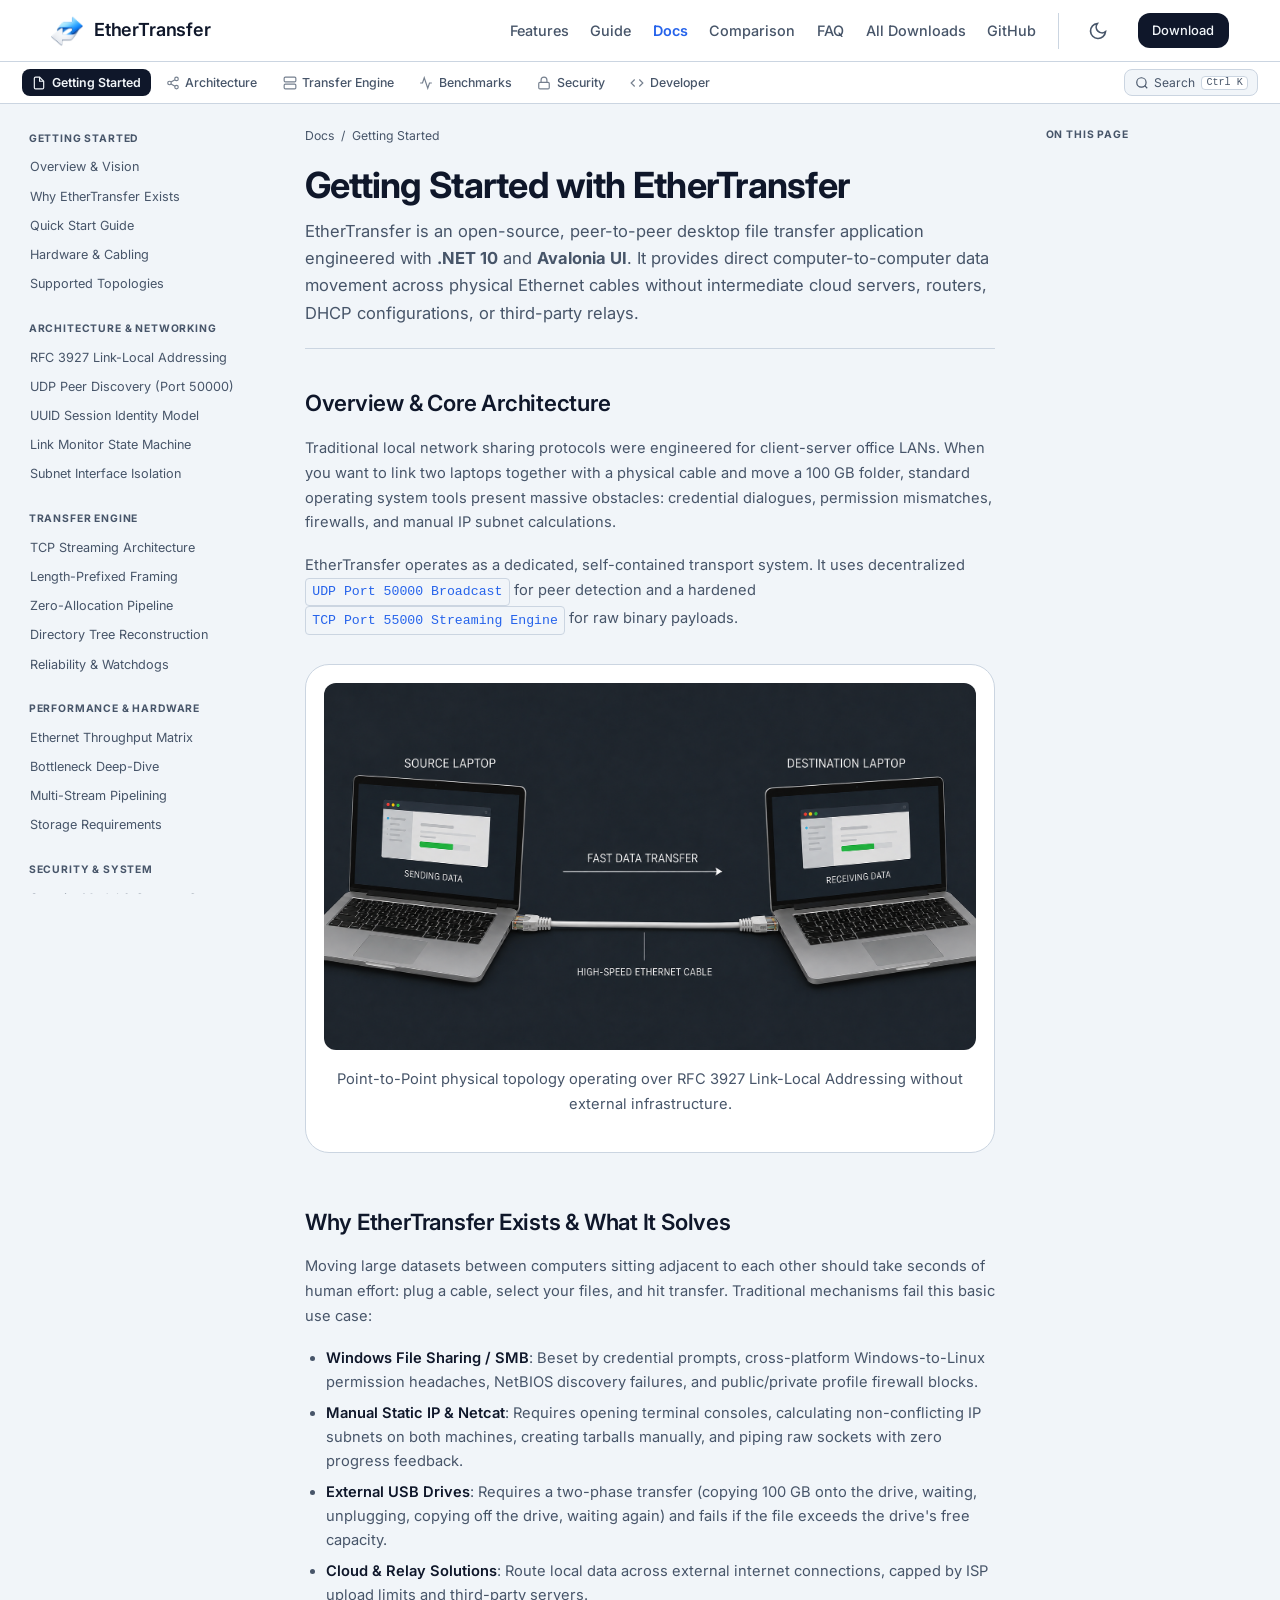
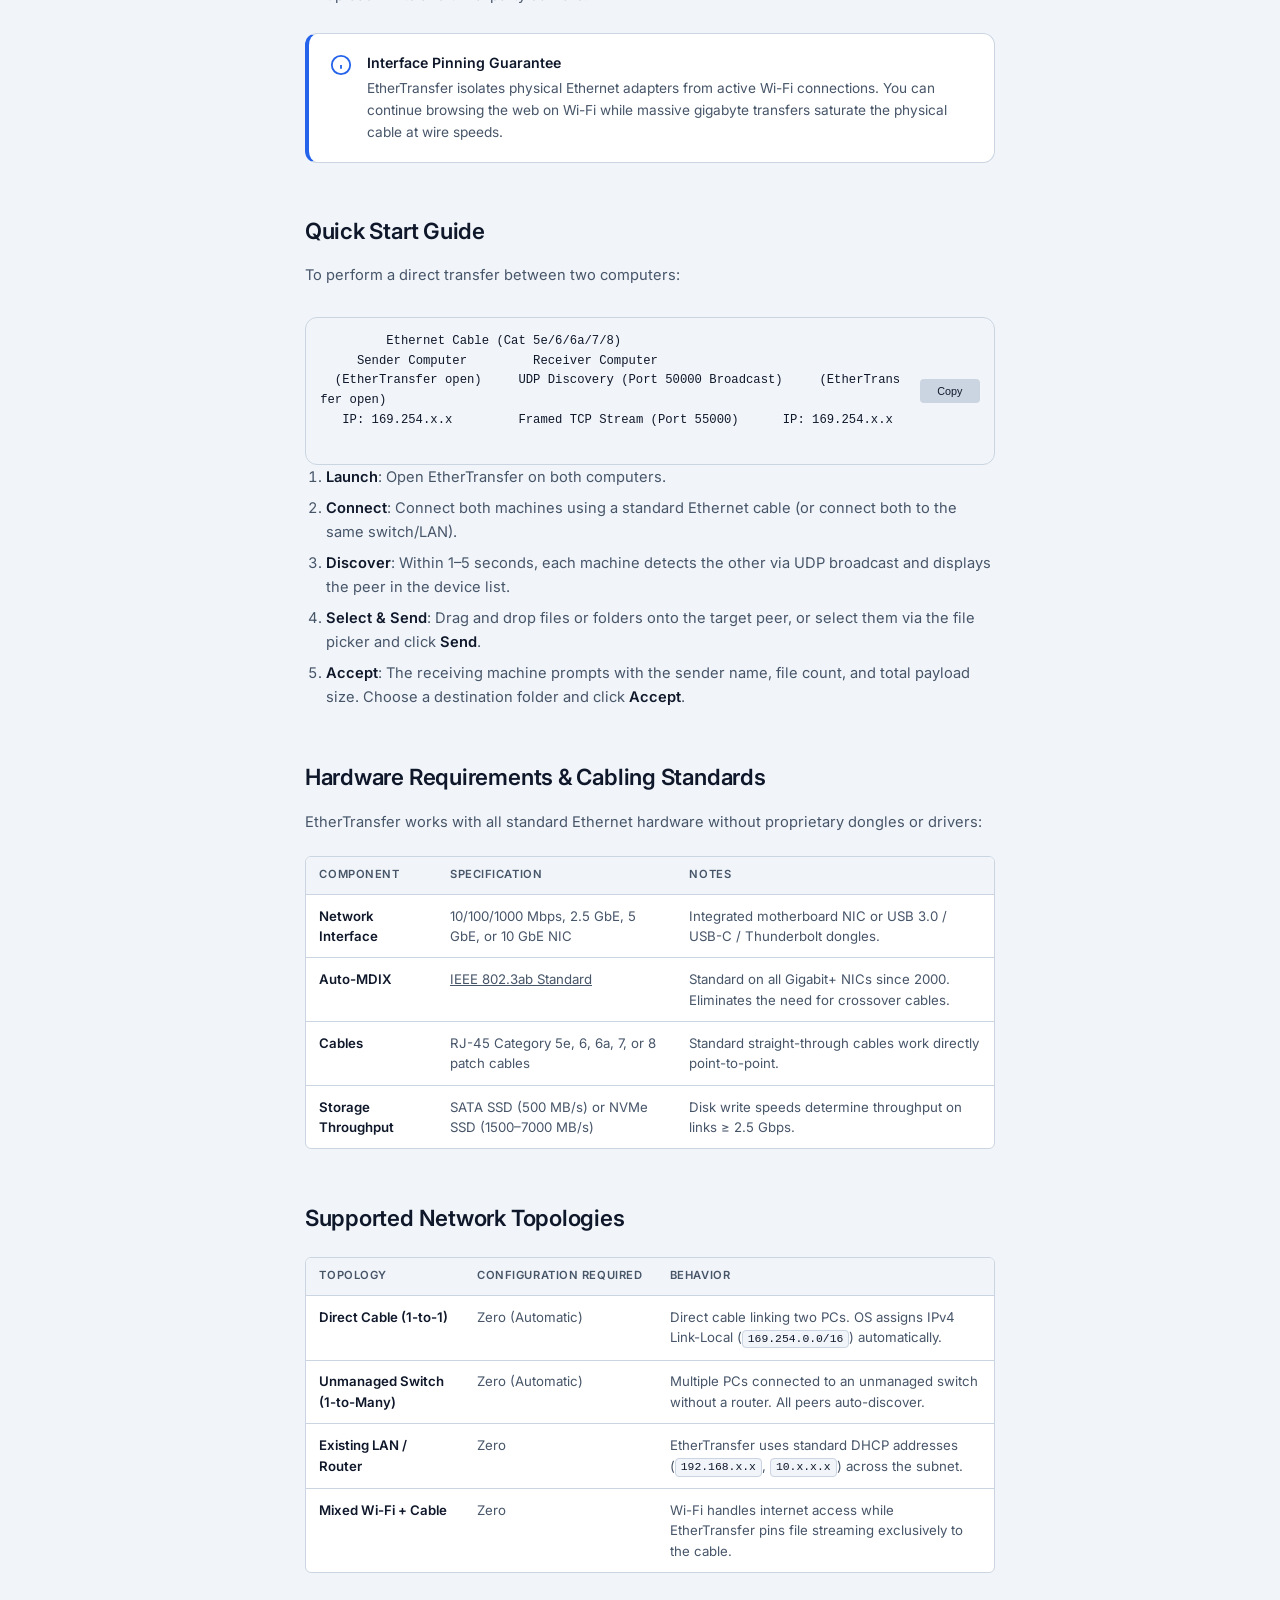
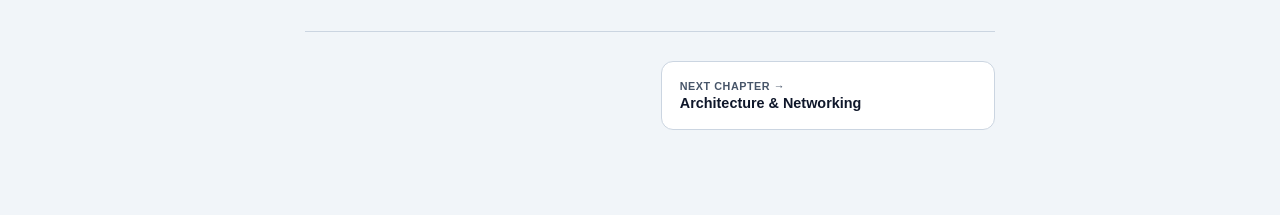
==== website/docs.html @ 1d21db15 "docs migration" ====
<!DOCTYPE html>
<html lang="en" data-theme="light">
<head>
    <meta charset="UTF-8">
    <meta name="viewport" content="width=device-width, initial-scale=1.0">
    <title>EtherTransfer Documentation | Direct Ethernet File Transfer Architecture & Guides</title>
    <meta name="description" content="Technical documentation for EtherTransfer: RFC 3927 link-local networking, UDP discovery protocol, TCP framing engine, performance benchmarks, and developer guides.">
    <meta name="keywords" content="EtherTransfer docs, ethernet transfer protocol, RFC 3927 link-local, udp discovery port 50000, tcp streaming port 55000, 10GbE transfer benchmarks, C# network programming">
    <meta name="author" content="Divy Viradiya (DS Labs)">
    <link rel="canonical" href="https://divyviradiya2.github.io/ethertransfer/docs.html">

    <meta property="og:type" content="article">
    <meta property="og:url" content="https://divyviradiya2.github.io/ethertransfer/docs.html">
    <meta property="og:title" content="EtherTransfer Technical Documentation">
    <meta property="og:description" content="In-depth technical architecture, protocol framing, hardware requirements, and developer specifications for direct peer-to-peer Ethernet file transfer.">
    <meta property="og:image" content="https://divyviradiya2.github.io/ethertransfer/assets/logo.png">

    <link rel="icon" type="image/png" href="assets/logo.png">
    <link rel="preconnect" href="https://fonts.googleapis.com">
    <link rel="preconnect" href="https://fonts.gstatic.com" crossorigin>
    <link href="https://fonts.googleapis.com/css2?family=Inter:wght@400;500;600;700&display=swap" rel="stylesheet">
    <link rel="stylesheet" href="styles.css">
    <link rel="stylesheet" href="docs.css">
</head>
<body>

    <!-- Main Navigation Bar (Identical to Website) -->
    <header class="top-nav">
        <div class="nav-container">
            <div class="brand">
                <a href="index.html" style="display: flex; align-items: center; gap: 0.75rem; text-decoration: none; color: var(--text-main);">
                    <img src="assets/logo.png" alt="Logo" class="logo">
                    <span class="brand-name">EtherTransfer</span>
                </a>
            </div>
            <div class="nav-controls">
                <div class="nav-links">
                    <a href="index.html#features" class="nav-link">Features</a>
                    <a href="index.html#guide" class="nav-link">Guide</a>
                    <a href="docs.html" class="nav-link" style="color: var(--accent); font-weight: 600;">Docs</a>
                    <a href="index.html#comparison" class="nav-link">Comparison</a>
                    <a href="index.html#faq" class="nav-link">FAQ</a>
                    <a href="index.html#downloads" class="nav-link">All Downloads</a>
                    <a href="https://github.com/divyviradiya2/ethertransfer" target="_blank" rel="noopener noreferrer" class="nav-link">GitHub</a>
                </div>
                <div class="nav-actions">
                    <button id="theme-toggle" class="theme-toggle" aria-label="Toggle Theme">
                        <svg class="sun-icon" viewBox="0 0 24 24" width="20" height="20" stroke="currentColor" stroke-width="2" fill="none"><circle cx="12" cy="12" r="5"></circle><line x1="12" y1="1" x2="12" y2="3"></line><line x1="12" y1="21" x2="12" y2="23"></line><line x1="4.22" y1="4.22" x2="5.64" y2="5.64"></line><line x1="18.36" y1="18.36" x2="19.78" y2="19.78"></line><line x1="1" y1="12" x2="3" y2="12"></line><line x1="21" y1="12" x2="23" y2="12"></line><line x1="4.22" y1="19.78" x2="5.64" y2="18.36"></line><line x1="18.36" y1="5.64" x2="19.78" y2="4.22"></line></svg>
                        <svg class="moon-icon" viewBox="0 0 24 24" width="20" height="20" stroke="currentColor" stroke-width="2" fill="none"><path d="M21 12.79A9 9 0 1 1 11.21 3 7 7 0 0 0 21 12.79z"></path></svg>
                    </button>
                    <a href="index.html#downloads" class="btn-primary small-btn">Download</a>
                    <button id="mobile-menu-btn" class="mobile-menu-btn" aria-label="Toggle navigation menu" aria-expanded="false">
                        <span class="hamburger-bar"></span>
                        <span class="hamburger-bar"></span>
                        <span class="hamburger-bar"></span>
                    </button>
                </div>
            </div>
        </div>
    </header>

    <!-- Mobile Navigation Drawer -->
    <div id="mobile-nav-drawer" class="mobile-nav-drawer" aria-hidden="true">
        <div class="mobile-nav-backdrop" id="mobile-nav-backdrop"></div>
        <div class="mobile-nav-panel">
            <nav class="mobile-nav-links">
                <a href="index.html#features" class="mobile-nav-link">
                    <span>Features</span>
                    <svg viewBox="0 0 24 24" width="18" height="18" stroke="currentColor" stroke-width="2" fill="none"><polyline points="9 18 15 12 9 6"></polyline></svg>
                </a>
                <a href="index.html#guide" class="mobile-nav-link">
                    <span>Guide</span>
                    <svg viewBox="0 0 24 24" width="18" height="18" stroke="currentColor" stroke-width="2" fill="none"><polyline points="9 18 15 12 9 6"></polyline></svg>
                </a>
                <a href="docs.html" class="mobile-nav-link" style="color: var(--accent); font-weight: 600;">
                    <span>Documentation</span>
                    <svg viewBox="0 0 24 24" width="18" height="18" stroke="currentColor" stroke-width="2" fill="none"><polyline points="9 18 15 12 9 6"></polyline></svg>
                </a>
                <a href="index.html#comparison" class="mobile-nav-link">
                    <span>Speed Comparison</span>
                    <svg viewBox="0 0 24 24" width="18" height="18" stroke="currentColor" stroke-width="2" fill="none"><polyline points="9 18 15 12 9 6"></polyline></svg>
                </a>
                <a href="index.html#faq" class="mobile-nav-link">
                    <span>FAQ</span>
                    <svg viewBox="0 0 24 24" width="18" height="18" stroke="currentColor" stroke-width="2" fill="none"><polyline points="9 18 15 12 9 6"></polyline></svg>
                </a>
                <a href="index.html#downloads" class="mobile-nav-link">
                    <span>All Downloads</span>
                    <svg viewBox="0 0 24 24" width="18" height="18" stroke="currentColor" stroke-width="2" fill="none"><polyline points="9 18 15 12 9 6"></polyline></svg>
                </a>
                <a href="https://github.com/divyviradiya2/ethertransfer" target="_blank" rel="noopener noreferrer" class="mobile-nav-link external">
                    <span>GitHub Repository</span>
                    <svg viewBox="0 0 24 24" width="18" height="18" stroke="currentColor" stroke-width="2" fill="none"><path d="M18 13v6a2 2 0 0 1-2 2H5a2 2 0 0 1-2-2V8a2 2 0 0 1 2-2h6"></path><polyline points="15 3 21 3 21 9"></polyline><line x1="10" y1="14" x2="21" y2="3"></line></svg>
                </a>
            </nav>
            <div class="mobile-nav-actions">
                <a href="index.html#downloads" class="btn-primary mobile-cta-btn">Get EtherTransfer</a>
            </div>
        </div>
    </div>

    <!-- Documentation Sub-Navigation / Category Tabs -->
    <nav class="docs-subnav" aria-label="Documentation Categories">
        <div class="docs-subnav-container">
            <div class="docs-category-tabs-wrapper">
                <div class="docs-category-tabs">
                    <button class="docs-cat-tab active" data-category="getting-started">
                        <svg viewBox="0 0 24 24" stroke="currentColor" stroke-width="2" fill="none"><path d="M13 2H6a2 2 0 0 0-2 2v16a2 2 0 0 0 2 2h12a2 2 0 0 0 2-2V9z"></path><polyline points="13 2 13 9 20 9"></polyline></svg>
                        <span>Getting Started</span>
                    </button>
                    <button class="docs-cat-tab" data-category="architecture-networking">
                        <svg viewBox="0 0 24 24" stroke="currentColor" stroke-width="2" fill="none"><circle cx="18" cy="5" r="3"></circle><circle cx="6" cy="12" r="3"></circle><circle cx="18" cy="19" r="3"></circle><line x1="8.59" y1="13.51" x2="15.42" y2="17.49"></line><line x1="15.41" y1="6.51" x2="8.59" y2="10.49"></line></svg>
                        <span>Architecture</span>
                    </button>
                    <button class="docs-cat-tab" data-category="transfer-engine">
                        <svg viewBox="0 0 24 24" stroke="currentColor" stroke-width="2" fill="none"><rect x="2" y="2" width="20" height="8" rx="2" ry="2"></rect><rect x="2" y="14" width="20" height="8" rx="2" ry="2"></rect><line x1="6" y1="6" x2="6.01" y2="6"></line><line x1="6" y1="18" x2="6.01" y2="18"></line></svg>
                        <span>Transfer Engine</span>
                    </button>
                    <button class="docs-cat-tab" data-category="performance-benchmarks">
                        <svg viewBox="0 0 24 24" stroke="currentColor" stroke-width="2" fill="none"><polyline points="22 12 18 12 15 21 9 3 6 12 2 12"></polyline></svg>
                        <span>Benchmarks</span>
                    </button>
                    <button class="docs-cat-tab" data-category="security-sandboxing">
                        <svg viewBox="0 0 24 24" stroke="currentColor" stroke-width="2" fill="none"><rect x="3" y="11" width="18" height="11" rx="2" ry="2"></rect><path d="M7 11V7a5 5 0 0 1 10 0v4"></path></svg>
                        <span>Security</span>
                    </button>
                    <button class="docs-cat-tab" data-category="developer-guide">
                        <svg viewBox="0 0 24 24" stroke="currentColor" stroke-width="2" fill="none"><polyline points="16 18 22 12 16 6"></polyline><polyline points="8 6 2 12 8 18"></polyline></svg>
                        <span>Developer</span>
                    </button>
                </div>
            </div>
            <button class="docs-subnav-search-btn" id="subnavSearchBtn" aria-label="Search documentation">
                <svg viewBox="0 0 24 24" width="14" height="14" stroke="currentColor" stroke-width="2" fill="none"><circle cx="11" cy="11" r="8"></circle><line x1="21" y1="21" x2="16.65" y2="16.65"></line></svg>
                <span class="search-btn-label">Search</span>
                <kbd class="search-btn-kbd">Ctrl K</kbd>
            </button>
        </div>
    </nav>

    <!-- Documentation Main Layout -->
    <div class="docs-layout-wrapper">

        <!-- Left Sticky Sidebar Navigation -->
        <aside class="docs-sidebar-nav" id="docsSidebarNav" aria-label="Table of Contents">
            
            <div class="sidebar-category-block" data-category="getting-started">
                <div class="sidebar-category-title">Getting Started</div>
                <a href="#overview" class="sidebar-doc-link">Overview & Vision</a>
                <a href="#why-ethertransfer" class="sidebar-doc-link">Why EtherTransfer Exists</a>
                <a href="#quickstart" class="sidebar-doc-link">Quick Start Guide</a>
                <a href="#hardware-requirements" class="sidebar-doc-link">Hardware & Cabling</a>
                <a href="#supported-topologies" class="sidebar-doc-link">Supported Topologies</a>
            </div>

            <div class="sidebar-category-block" data-category="architecture-networking">
                <div class="sidebar-category-title">Architecture & Networking</div>
                <a href="#link-local-negotiation" class="sidebar-doc-link">RFC 3927 Link-Local Addressing</a>
                <a href="#udp-discovery" class="sidebar-doc-link">UDP Peer Discovery (Port 50000)</a>
                <a href="#session-identity" class="sidebar-doc-link">UUID Session Identity Model</a>
                <a href="#link-monitor" class="sidebar-doc-link">Link Monitor State Machine</a>
                <a href="#interface-isolation" class="sidebar-doc-link">Subnet Interface Isolation</a>
            </div>

            <div class="sidebar-category-block" data-category="transfer-engine">
                <div class="sidebar-category-title">Transfer Engine</div>
                <a href="#tcp-streaming-protocol" class="sidebar-doc-link">TCP Streaming Architecture</a>
                <a href="#framing-serialization" class="sidebar-doc-link">Length-Prefixed Framing</a>
                <a href="#memory-pipeline" class="sidebar-doc-link">Zero-Allocation Pipeline</a>
                <a href="#directory-serialization" class="sidebar-doc-link">Directory Tree Reconstruction</a>
                <a href="#reliability-watchdogs" class="sidebar-doc-link">Reliability & Watchdogs</a>
            </div>

            <div class="sidebar-category-block" data-category="performance-benchmarks">
                <div class="sidebar-category-title">Performance & Hardware</div>
                <a href="#speed-matrix" class="sidebar-doc-link">Ethernet Throughput Matrix</a>
                <a href="#bottlenecks-analysis" class="sidebar-doc-link">Bottleneck Deep-Dive</a>
                <a href="#multi-stream-pipelining" class="sidebar-doc-link">Multi-Stream Pipelining</a>
                <a href="#storage-prerequisites" class="sidebar-doc-link">Storage Requirements</a>
            </div>

            <div class="sidebar-category-block" data-category="security-sandboxing">
                <div class="sidebar-category-title">Security & System</div>
                <a href="#security-model" class="sidebar-doc-link">Security Model & Consent Gate</a>
                <a href="#path-sanitizer" class="sidebar-doc-link">Sandboxing & Path Sanitization</a>
                <a href="#firewall-configuration" class="sidebar-doc-link">Firewall Rules & Sockets</a>
                <a href="#system-modifications-transparency" class="sidebar-doc-link">OS Modifications Audit</a>
                <a href="#portable-mode" class="sidebar-doc-link">Portable Mode & Settings</a>
            </div>

            <div class="sidebar-category-block" data-category="developer-guide">
                <div class="sidebar-category-title">Developer Guide</div>
                <a href="#solution-architecture" class="sidebar-doc-link">Solution Architecture (6 Projects)</a>
                <a href="#building-running" class="sidebar-doc-link">Building from Source</a>
                <a href="#running-tests" class="sidebar-doc-link">Running Test Suites</a>
                <a href="#packaging-publishing" class="sidebar-doc-link">Publishing Single-File Builds</a>
                <a href="#code-standards" class="sidebar-doc-link">Code Guidelines & Standards</a>
                <a href="#troubleshooting-matrix" class="sidebar-doc-link">Troubleshooting Matrix</a>
            </div>

        </aside>

        <!-- Main Article Content Area -->
        <main class="docs-article">

            <!-- ================= PANE 1: GETTING STARTED ================= -->
            <div class="docs-category-pane active" id="pane-getting-started" data-category-title="Getting Started">
                
                <div class="docs-breadcrumb-trail">
                    <a href="index.html">Docs</a>
                    <span>/</span>
                    <span>Getting Started</span>
                </div>

                <h1>Getting Started with EtherTransfer</h1>
                <p class="docs-article-lead">
                    EtherTransfer is an open-source, peer-to-peer desktop file transfer application engineered with <strong>.NET 10</strong> and <strong>Avalonia UI</strong>. It provides direct computer-to-computer data movement across physical Ethernet cables without intermediate cloud servers, routers, DHCP configurations, or third-party relays.
                </p>

                <!-- 1.1 Overview & Vision -->
                <section class="docs-chapter-section">
                    <h2 id="overview">Overview & Core Architecture</h2>
                    <p>
                        Traditional local network sharing protocols were engineered for client-server office LANs. When you want to link two laptops together with a physical cable and move a 100 GB folder, standard operating system tools present massive obstacles: credential dialogues, permission mismatches, firewalls, and manual IP subnet calculations.
                    </p>
                    <p>
                        EtherTransfer operates as a dedicated, self-contained transport system. It uses decentralized <a href="#udp-discovery" class="source-route-link">UDP Port 50000 Broadcast</a> for peer detection and a hardened <a href="#tcp-streaming-protocol" class="source-route-link">TCP Port 55000 Streaming Engine</a> for raw binary payloads.
                    </p>

                    <div class="docs-diagram-box">
                        <img src="assets/network_diagram.jpg" alt="EtherTransfer Direct Point-to-Point Topology">
                        <p class="docs-diagram-caption">Point-to-Point physical topology operating over RFC 3927 Link-Local Addressing without external infrastructure.</p>
                    </div>
                </section>

                <!-- 1.2 Why EtherTransfer Exists -->
                <section class="docs-chapter-section">
                    <h2 id="why-ethertransfer">Why EtherTransfer Exists & What It Solves</h2>
                    <p>
                        Moving large datasets between computers sitting adjacent to each other should take seconds of human effort: plug a cable, select your files, and hit transfer. Traditional mechanisms fail this basic use case:
                    </p>

                    <ul>
                        <li><strong>Windows File Sharing / SMB</strong>: Beset by credential prompts, cross-platform Windows-to-Linux permission headaches, NetBIOS discovery failures, and public/private profile firewall blocks.</li>
                        <li><strong>Manual Static IP & Netcat</strong>: Requires opening terminal consoles, calculating non-conflicting IP subnets on both machines, creating tarballs manually, and piping raw sockets with zero progress feedback.</li>
                        <li><strong>External USB Drives</strong>: Requires a two-phase transfer (copying 100 GB onto the drive, waiting, unplugging, copying off the drive, waiting again) and fails if the file exceeds the drive's free capacity.</li>
                        <li><strong>Cloud & Relay Solutions</strong>: Route local data across external internet connections, capped by ISP upload limits and third-party servers.</li>
                    </ul>

                    <div class="docs-callout">
                        <div class="docs-callout-icon">
                            <svg viewBox="0 0 24 24" width="22" height="22" stroke="currentColor" stroke-width="2" fill="none"><circle cx="12" cy="12" r="10"></circle><line x1="12" y1="16" x2="12" y2="12"></line><line x1="12" y1="8" x2="12.01" y2="8"></line></svg>
                        </div>
                        <div class="docs-callout-content">
                            <div class="docs-callout-title">Interface Pinning Guarantee</div>
                            <p>EtherTransfer isolates physical Ethernet adapters from active Wi-Fi connections. You can continue browsing the web on Wi-Fi while massive gigabyte transfers saturate the physical cable at wire speeds.</p>
                        </div>
                    </div>
                </section>

                <!-- 1.3 Quick Start Guide -->
                <section class="docs-chapter-section">
                    <h2 id="quickstart">Quick Start Guide</h2>
                    <p>
                        To perform a direct transfer between two computers:
                    </p>

                    <div class="code-box">
                        <pre><code>         Ethernet Cable (Cat 5e/6/6a/7/8)        
     Sender Computer         Receiver Computer    
  (EtherTransfer open)     UDP Discovery (Port 50000 Broadcast)     (EtherTransfer open)   
   IP: 169.254.x.x         Framed TCP Stream (Port 55000)      IP: 169.254.x.x       
                                                 </code></pre>
                        <button class="copy-btn" type="button">Copy</button>
                    </div>

                    <ol>
                        <li><strong>Launch</strong>: Open EtherTransfer on both computers.</li>
                        <li><strong>Connect</strong>: Connect both machines using a standard Ethernet cable (or connect both to the same switch/LAN).</li>
                        <li><strong>Discover</strong>: Within 1–5 seconds, each machine detects the other via UDP broadcast and displays the peer in the device list.</li>
                        <li><strong>Select & Send</strong>: Drag and drop files or folders onto the target peer, or select them via the file picker and click <strong>Send</strong>.</li>
                        <li><strong>Accept</strong>: The receiving machine prompts with the sender name, file count, and total payload size. Choose a destination folder and click <strong>Accept</strong>.</li>
                    </ol>
                </section>

                <!-- 1.4 Hardware & Cabling -->
                <section class="docs-chapter-section">
                    <h2 id="hardware-requirements">Hardware Requirements & Cabling Standards</h2>
                    <p>
                        EtherTransfer works with all standard Ethernet hardware without proprietary dongles or drivers:
                    </p>

                    <div class="docs-table-container">
                        <table class="docs-matrix-table">
                            <thead>
                                <tr>
                                    <th>Component</th>
                                    <th>Specification</th>
                                    <th>Notes</th>
                                </tr>
                            </thead>
                            <tbody>
                                <tr>
                                    <td><strong>Network Interface</strong></td>
                                    <td>10/100/1000 Mbps, 2.5 GbE, 5 GbE, or 10 GbE NIC</td>
                                    <td>Integrated motherboard NIC or USB 3.0 / USB-C / Thunderbolt dongles.</td>
                                </tr>
                                <tr>
                                    <td><strong>Auto-MDIX</strong></td>
                                    <td><a href="https://standards.ieee.org/" target="_blank" class="text-link">IEEE 802.3ab Standard</a></td>
                                    <td>Standard on all Gigabit+ NICs since 2000. Eliminates the need for crossover cables.</td>
                                </tr>
                                <tr>
                                    <td><strong>Cables</strong></td>
                                    <td>RJ-45 Category 5e, 6, 6a, 7, or 8 patch cables</td>
                                    <td>Standard straight-through cables work directly point-to-point.</td>
                                </tr>
                                <tr>
                                    <td><strong>Storage Throughput</strong></td>
                                    <td>SATA SSD (500 MB/s) or NVMe SSD (1500–7000 MB/s)</td>
                                    <td>Disk write speeds determine throughput on links &ge; 2.5 Gbps.</td>
                                </tr>
                            </tbody>
                        </table>
                    </div>
                </section>

                <!-- 1.5 Supported Topologies -->
                <section class="docs-chapter-section">
                    <h2 id="supported-topologies">Supported Network Topologies</h2>
                    
                    <div class="docs-table-container">
                        <table class="docs-matrix-table">
                            <thead>
                                <tr>
                                    <th>Topology</th>
                                    <th>Configuration Required</th>
                                    <th>Behavior</th>
                                </tr>
                            </thead>
                            <tbody>
                                <tr>
                                    <td><strong>Direct Cable (1-to-1)</strong></td>
                                    <td>Zero (Automatic)</td>
                                    <td>Direct cable linking two PCs. OS assigns IPv4 Link-Local (<code>169.254.0.0/16</code>) automatically.</td>
                                </tr>
                                <tr>
                                    <td><strong>Unmanaged Switch (1-to-Many)</strong></td>
                                    <td>Zero (Automatic)</td>
                                    <td>Multiple PCs connected to an unmanaged switch without a router. All peers auto-discover.</td>
                                </tr>
                                <tr>
                                    <td><strong>Existing LAN / Router</strong></td>
                                    <td>Zero</td>
                                    <td>EtherTransfer uses standard DHCP addresses (<code>192.168.x.x</code>, <code>10.x.x.x</code>) across the subnet.</td>
                                </tr>
                                <tr>
                                    <td><strong>Mixed Wi-Fi + Cable</strong></td>
                                    <td>Zero</td>
                                    <td>Wi-Fi handles internet access while EtherTransfer pins file streaming exclusively to the cable.</td>
                                </tr>
                            </tbody>
                        </table>
                    </div>
                </section>

                <div class="docs-page-stepper">
                    <div></div>
                    <button class="docs-stepper-btn next" data-target-category="architecture-networking">
                        <span class="stepper-label">Next Chapter &rarr;</span>
                        <span class="stepper-title">Architecture & Networking</span>
                    </button>
                </div>

            </div>

            <!-- ================= PANE 2: ARCHITECTURE & NETWORKING ================= -->
            <div class="docs-category-pane" id="pane-architecture-networking" data-category-title="Architecture & Networking">
                
                <div class="docs-breadcrumb-trail">
                    <a href="index.html">Docs</a>
                    <span>/</span>
                    <span>Architecture & Networking</span>
                </div>

                <h1>Architecture & Networking</h1>
                <p class="docs-article-lead">
                    EtherTransfer combines zero-configuration link-local addressing, subnet-isolated UDP broadcast discovery, and an active physical link state machine to deliver seamless connectivity.
                </p>

                <!-- 2.1 RFC 3927 Link-Local Addressing -->
                <section class="docs-chapter-section">
                    <h2 id="link-local-negotiation">RFC 3927 Link-Local IPv4 Negotiation</h2>
                    <p>
                        When two computers connect directly with an Ethernet cable without a DHCP server, they negotiate addresses in the IPv4 Link-Local range <code>169.254.1.0</code> through <code>169.254.254.255</code> with subnet mask <code>255.255.0.0</code> as defined in <a href="https://datatracker.ietf.org/doc/html/rfc3927" target="_blank" class="text-link">RFC 3927</a>.
                    </p>
                    <ul>
                        <li><strong>Windows</strong>: Native Automatic Private IP Addressing (APIPA) assigns an IP address within 2–6 seconds.</li>
                        <li><strong>Linux</strong>: NetworkManager historically does not enable link-local negotiation automatically on unmanaged ports. EtherTransfer includes an active state machine in <a href="https://github.com/divyviradiya2/ethertransfer/blob/main/EtherTransfer.Network/NetworkInterfaces/EthernetLinkMonitor.cs" target="_blank" class="source-route-link">EthernetLinkMonitor.cs</a> that automatically executes <code>nmcli device modify &lt;iface&gt; ipv4.method link-local</code> when a physical carrier is detected, and restores prior settings on exit.</li>
                    </ul>
                </section>

                <!-- 2.2 UDP Discovery Protocol -->
                <section class="docs-chapter-section">
                    <h2 id="udp-discovery">UDP Peer Discovery Protocol (Port 50000)</h2>
                    <p>
                        Decentralized peer discovery is managed by <a href="https://github.com/divyviradiya2/ethertransfer/blob/main/EtherTransfer.Network/UdpDiscovery/DiscoveryService.cs" target="_blank" class="source-route-link">DiscoveryService.cs</a> using UDP broadcasts on port <strong>50000</strong>:
                    </p>

                    <div class="code-box">
                        <pre><code>{
  "Type": "HELLO",
  "Id": "EtherTransferApp-V1",
  "SessionId": "c4b8e21a-7b3f-4e89-9a12-8f6a91d2345e",
  "ComputerName": "Workstation-Desktop",
  "TcpPort": 55000,
  "OS": "Windows",
  "SequenceNumber": 42
}</code></pre>
                        <button class="copy-btn" type="button">Copy</button>
                    </div>

                    <h3>Discovery Dynamics & Lifecycle</h3>
                    <ul>
                        <li><strong>Startup Burst</strong>: On launch, the client transmits discovery packets at staggered intervals: 250ms, 500ms, and 1000ms.</li>
                        <li><strong>Steady-State Heartbeat</strong>: Transmits a <code>HELLO</code> packet every <strong>2000ms</strong>.</li>
                        <li><strong>Stale Peer Eviction</strong>: Peers silent for <strong>45 seconds</strong> or whose IP address disappears from active Ethernet subnets are purged from memory.</li>
                        <li><strong>Graceful Teardown</strong>: Upon application closure, a burst of 3 <code>BYE</code> packets is broadcast to immediately unregister from peer lists.</li>
                    </ul>
                </section>

                <!-- 2.3 UUID Session Identity Model -->
                <section class="docs-chapter-section">
                    <h2 id="session-identity">UUID Session Identity Model</h2>
                    <p>
                        Devices are tracked by a dynamic UUID <code>SessionId</code> generated at startup, rather than a physical IP address.
                    </p>
                    <p>
                        <strong>Rationale:</strong> During link-local negotiation, an operating system may assign a temporary IP and renegotiate seconds later. By indexing peers by <code>SessionId</code>, IP shifts update the existing peer record in-place without generating duplicate "ghost devices" in the user interface.
                    </p>
                </section>

                <!-- 2.4 Link Monitor State Machine -->
                <section class="docs-chapter-section">
                    <h2 id="link-monitor">Physical Link Monitor State Machine</h2>
                    <p>
                        The network layer runs a deterministic state machine defined in <a href="https://github.com/divyviradiya2/ethertransfer/blob/main/EtherTransfer.Network/NetworkInterfaces/EthernetLinkMonitor.cs" target="_blank" class="source-route-link">EthernetLinkMonitor.cs</a>:
                    </p>

                    <div class="docs-table-container">
                        <table class="docs-matrix-table">
                            <thead>
                                <tr>
                                    <th>State</th>
                                    <th>Condition</th>
                                    <th>System Actions</th>
                                </tr>
                            </thead>
                            <tbody>
                                <tr>
                                    <td><code>NoCable</code></td>
                                    <td>No physical Ethernet carrier detected.</td>
                                    <td>Discovery paused; status bar displays disconnected state.</td>
                                </tr>
                                <tr>
                                    <td><code>Configuring</code></td>
                                    <td>Carrier UP, but no IPv4 address assigned yet.</td>
                                    <td>On Linux, triggers <code>nmcli device modify</code> to invoke link-local mode.</td>
                                </tr>
                                <tr>
                                    <td><code>Ready</code></td>
                                    <td>Carrier UP and valid IPv4 address assigned.</td>
                                    <td>Spawns UDP broadcast loops and starts TCP listeners.</td>
                                </tr>
                                <tr>
                                    <td><code>ConfigError</code></td>
                                    <td>IPv4 assignment timed out or failed.</td>
                                    <td>Prompts user to verify interface state or click Retry.</td>
                                </tr>
                            </tbody>
                        </table>
                    </div>
                </section>

                <!-- 2.5 Subnet Interface Isolation -->
                <section class="docs-chapter-section">
                    <h2 id="interface-isolation">Subnet Interface Isolation</h2>
                    <p>
                        To prevent file transfer traffic from accidentally routing across slower Wi-Fi networks, <a href="https://github.com/divyviradiya2/ethertransfer/blob/main/EtherTransfer.Network/NetworkInterfaces/NetworkHelper.cs" target="_blank" class="source-route-link">NetworkHelper.cs</a> inspects network interfaces and enforces active subnet matching:
                    </p>
                    <div class="code-box">
                        <pre><code>public static bool IsIpInActiveSubnets(string ipAddress)
{
    var activeSubnets = GetActiveEthernetSubnets();
    return activeSubnets.Any(subnet => subnet.Contains(IPAddress.Parse(ipAddress)));
}</code></pre>
                        <button class="copy-btn" type="button">Copy</button>
                    </div>
                </section>

                <div class="docs-page-stepper">
                    <button class="docs-stepper-btn" data-target-category="getting-started">
                        <span class="stepper-label">&larr; Previous</span>
                        <span class="stepper-title">Getting Started</span>
                    </button>
                    <button class="docs-stepper-btn next" data-target-category="transfer-engine">
                        <span class="stepper-label">Next Chapter &rarr;</span>
                        <span class="stepper-title">Transfer Engine</span>
                    </button>
                </div>

            </div>

            <!-- ================= PANE 3: TRANSFER ENGINE & PROTOCOLS ================= -->
            <div class="docs-category-pane" id="pane-transfer-engine" data-category-title="Transfer Engine & Protocols">
                
                <div class="docs-breadcrumb-trail">
                    <a href="index.html">Docs</a>
                    <span>/</span>
                    <span>Transfer Engine & Protocols</span>
                </div>

                <h1>Transfer Engine & Streaming Architecture</h1>
                <p class="docs-article-lead">
                    EtherTransfer implements a high-throughput length-prefixed TCP streaming protocol on port 55000 utilizing zero-allocation buffer pooling and deterministic watchdog timeouts.
                </p>

                <!-- 3.1 TCP Streaming Protocol -->
                <section class="docs-chapter-section">
                    <h2 id="tcp-streaming-protocol">TCP Streaming Architecture (Port 55000)</h2>
                    <p>
                        Transfer sessions operate over a dedicated TCP stream with socket keep-alives enabled. The transfer handshake and execution sequence:
                    </p>

                    <div class="code-box">
                        <pre><code>Sender                                                                Receiver
                                                                        
   1. TCP Handshake (Port 55000) 
   2. TRANSFER_REQUEST [TotalFiles, TotalSize, RootElements] 
                                                                         [Prompt User]
   3. TRANSFER_RESPONSE [Accepted: true/false, Reason] 
                                                                        
      === For each file in payload ===                                  
   4. FILE_BEGIN 
   5. FileItemMetadata [RelativePath, RootName, Size] 
   6. Binary Payload Stream (1 MB sequential chunks)  [Write to Disk]
                                                                        
      === End of transmission ===                                       
   7. TRANSFER_END  [Finalize Result]
                                                                        </code></pre>
                        <button class="copy-btn" type="button">Copy</button>
                    </div>
                </section>

                <!-- 3.2 Framing & Serialization -->
                <section class="docs-chapter-section">
                    <h2 id="framing-serialization">Length-Prefixed Framing & DoS Protection</h2>
                    <p>
                        All metadata messages in <a href="https://github.com/divyviradiya2/ethertransfer/blob/main/EtherTransfer.Transfer/ProtocolHelper.cs" target="_blank" class="source-route-link">ProtocolHelper.cs</a> are serialized with a <strong>4-byte little-endian length prefix</strong> (Int32) followed by UTF-8 encoded JSON:
                    </p>
                    <div class="code-box">
                        <pre><code>[ 4-Byte Payload Length (LE Int32) ] [ UTF-8 JSON Metadata Body ] [ Binary File Data Chunks... ]</code></pre>
                        <button class="copy-btn" type="button">Copy</button>
                    </div>
                    <div class="docs-callout security">
                        <div class="docs-callout-icon">
                            <svg viewBox="0 0 24 24" width="22" height="22" stroke="currentColor" stroke-width="2" fill="none"><rect x="3" y="11" width="18" height="11" rx="2" ry="2"></rect><path d="M7 11V7a5 5 0 0 1 10 0v4"></path></svg>
                        </div>
                        <div class="docs-callout-content">
                            <div class="docs-callout-title">10 MB Sanity Allocation Guard</div>
                            <p>To prevent memory exhaustion denial-of-service attacks, the receiver strictly enforces a 10 MB maximum header size. Any length prefix exceeding 10 MB causes immediate socket termination.</p>
                        </div>
                    </div>
                </section>

                <!-- 3.3 Zero-Allocation Pipeline -->
                <section class="docs-chapter-section">
                    <h2 id="memory-pipeline">Zero-Allocation Memory Pipeline (ArrayPool)</h2>
                    <p>
                        Instead of allocating new <code>byte[]</code> arrays per chunk, <a href="https://github.com/divyviradiya2/ethertransfer/blob/main/EtherTransfer.Transfer/TransferSender.cs" target="_blank" class="source-route-link">TransferSender.cs</a> and <a href="https://github.com/divyviradiya2/ethertransfer/blob/main/EtherTransfer.Transfer/TransferReceiver.cs" target="_blank" class="source-route-link">TransferReceiver.cs</a> rent <strong>1 MB buffers</strong> from <code>System.Buffers.ArrayPool&lt;byte&gt;.Shared</code>:
                    </p>
                    <div class="code-box">
                        <pre><code>byte[] buffer = ArrayPool&lt;byte&gt;.Shared.Rent(1024 * 1024); // 1 MB buffer
try
{
    while (remainingBytes > 0)
    {
        int bytesToRead = (int)Math.Min(buffer.Length, remainingBytes);
        int bytesRead = await fileStream.ReadAsync(buffer.AsMemory(0, bytesToRead), cancellationToken);
        await networkStream.WriteAsync(buffer.AsMemory(0, bytesRead), cancellationToken);
        remainingBytes -= bytesRead;
    }
}
finally
{
    ArrayPool&lt;byte&gt;.Shared.Return(buffer);
}</code></pre>
                        <button class="copy-btn" type="button">Copy</button>
                    </div>
                    <p>
                        This ensures process working set memory remains under <strong>100 MB</strong> even when streaming 500 GB+ datasets.
                    </p>
                </section>

                <!-- 3.4 Directory Serialization -->
                <section class="docs-chapter-section">
                    <h2 id="directory-serialization">Deep Directory Hierarchy Reconstruction</h2>
                    <p>
                        EtherTransfer recursively traverses folders using <code>Directory.EnumerateFiles</code> with <code>IgnoreInaccessible = true</code>.
                    </p>
                    <ul>
                        <li><strong>No Archive Overhead</strong>: Folders are streamed natively on-the-fly without requiring intermediate <code>.zip</code> or <code>.tar</code> creation.</li>
                        <li><strong>Path Normalization</strong>: Relative directory paths are transmitted with forward-slash delimiters and sanitized on the receiving platform to maintain cross-platform structure integrity.</li>
                    </ul>
                </section>

                <!-- 3.5 Reliability & Watchdogs -->
                <section class="docs-chapter-section">
                    <h2 id="reliability-watchdogs">Reliability & Watchdog Timeouts</h2>
                    <p>
                        Direct point-to-point links do not always trigger an OS socket abort when a cable is severed. EtherTransfer protects against hangs using active timeouts:
                    </p>
                    <ul>
                        <li><strong>Metadata Operations</strong>: Strict 2-second timeout watchdog.</li>
                        <li><strong>Payload Chunks</strong>: 5-second watchdog per 1 MB chunk. If a chunk fails to transfer within 5 seconds over a physical cable, the connection is aborted cleanly.</li>
                        <li><strong>Atomic Rollback</strong>: Incomplete files are deleted upon transfer cancellation or network disconnect. Completely transferred items in multi-file sessions are preserved.</li>
                    </ul>
                </section>

                <div class="docs-page-stepper">
                    <button class="docs-stepper-btn" data-target-category="architecture-networking">
                        <span class="stepper-label">&larr; Previous</span>
                        <span class="stepper-title">Architecture & Networking</span>
                    </button>
                    <button class="docs-stepper-btn next" data-target-category="performance-benchmarks">
                        <span class="stepper-label">Next Chapter &rarr;</span>
                        <span class="stepper-title">Performance & Hardware</span>
                    </button>
                </div>

            </div>

            <!-- ================= PANE 4: PERFORMANCE & HARDWARE ================= -->
            <div class="docs-category-pane" id="pane-performance-benchmarks" data-category-title="Performance & Hardware">
                
                <div class="docs-breadcrumb-trail">
                    <a href="index.html">Docs</a>
                    <span>/</span>
                    <span>Performance & Hardware</span>
                </div>

                <h1>Performance & Link Speed Benchmarks</h1>
                <p class="docs-article-lead">
                    Detailed technical throughput matrices, multi-gigabit bottleneck analysis, and storage hardware prerequisites across all Ethernet tiers.
                </p>

                <!-- 4.1 Speed Matrix -->
                <section class="docs-chapter-section">
                    <h2 id="speed-matrix">Comprehensive Ethernet Throughput Matrix</h2>
                    
                    <div class="docs-table-container">
                        <table class="docs-matrix-table">
                            <thead>
                                <tr>
                                    <th>Ethernet Tier</th>
                                    <th>Line Rate</th>
                                    <th>TCP Theoretical Max</th>
                                    <th>Single-Stream Speed</th>
                                    <th>Multi-Stream / Pipeline</th>
                                    <th>Storage Requirement</th>
                                </tr>
                            </thead>
                            <tbody>
                                <tr>
                                    <td><strong>1 GbE (Gigabit)</strong></td>
                                    <td>125.0 MB/s</td>
                                    <td>~118.5 MB/s</td>
                                    <td><strong>110 – 115 MB/s</strong></td>
                                    <td><strong>115 MB/s</strong> (Line Saturated)</td>
                                    <td>Fast HDD / SATA SSD</td>
                                </tr>
                                <tr>
                                    <td><strong>2.5 GbE</strong></td>
                                    <td>312.5 MB/s</td>
                                    <td>~296.0 MB/s</td>
                                    <td><strong>270 – 285 MB/s</strong></td>
                                    <td><strong>285 – 295 MB/s</strong></td>
                                    <td>SATA III SSD (&ge;500 MB/s)</td>
                                </tr>
                                <tr>
                                    <td><strong>5 GbE</strong></td>
                                    <td>625.0 MB/s</td>
                                    <td>~592.0 MB/s</td>
                                    <td><strong>450 – 540 MB/s</strong></td>
                                    <td><strong>560 – 590 MB/s</strong></td>
                                    <td>PCIe Gen 3 NVMe SSD</td>
                                </tr>
                                <tr>
                                    <td><strong>10 GbE (MTU 1500)</strong></td>
                                    <td>1250.0 MB/s</td>
                                    <td>~1184.0 MB/s</td>
                                    <td><strong>450 – 850 MB/s</strong></td>
                                    <td><strong>1,100 – 1,150 MB/s</strong></td>
                                    <td>PCIe Gen 3/4 NVMe SSD</td>
                                </tr>
                                <tr>
                                    <td><strong>10 GbE (Jumbo 9000)</strong></td>
                                    <td>1250.0 MB/s</td>
                                    <td>~1235.0 MB/s</td>
                                    <td><strong>850 – 1,100 MB/s</strong></td>
                                    <td><strong>1,180 – 1,220 MB/s</strong></td>
                                    <td>PCIe Gen 4 NVMe SSD</td>
                                </tr>
                            </tbody>
                        </table>
                    </div>
                </section>

                <!-- 4.2 Bottlenecks Analysis -->
                <section class="docs-chapter-section">
                    <h2 id="bottlenecks-analysis">Technical Bottlenecks Analysis</h2>
                    
                    <h3>1. Why Single-Stream Plain TCP Caps at ~850 MB/s on 10 GbE</h3>
                    <p>
                        On standard 1500-byte MTU, transferring at 10 Gbps generates approximately <strong>800,000 packets per second</strong>. A single TCP connection processes socket interrupts and ACKs on a single CPU core, creating an interrupt handling bottleneck before the network hardware is saturated.
                    </p>
                    <p>
                        Additionally, synchronous I/O loops (read disk &rarr; write socket) introduce alternating idle states where the network waits on storage and storage waits on socket buffer flushes.
                    </p>
                </section>

                <!-- 4.3 Multi-Stream Pipelining -->
                <section class="docs-chapter-section">
                    <h2 id="multi-stream-pipelining">Multi-Stream Pipelining & Optimization</h2>
                    <p>
                        To reach maximum throughput (1,150+ MB/s) on 10 GbE links:
                    </p>
                    <ul>
                        <li><strong>Multi-Stream TCP (4–8 Sockets)</strong>: Distributes packet processing across multiple CPU cores.</li>
                        <li><strong>Asynchronous Channels (<code>System.Threading.Channels</code>)</strong>: Decouples disk reading from network transmission, allowing simultaneous 100% duty cycles on both NVMe storage and network PHY.</li>
                        <li><strong>Socket Tuning</strong>: Disabling Nagle's algorithm (<code>NoDelay = true</code>) and configuring 4 MB socket buffer windows prevents window stalls across high bandwidth-delay product links.</li>
                    </ul>
                </section>

                <!-- 4.4 Storage Prerequisites -->
                <section class="docs-chapter-section">
                    <h2 id="storage-prerequisites">Storage Hardware Prerequisites</h2>
                    <ul>
                        <li><strong>1 GbE (115 MB/s)</strong>: Standard SATA SSD or 7200 RPM mechanical HDD.</li>
                        <li><strong>2.5 GbE (285 MB/s)</strong>: Quality SATA III SSD (Samsung 870 EVO, Crucial MX500) or NVMe SSD.</li>
                        <li><strong>5 GbE (570 MB/s)</strong>: PCIe Gen 3 NVMe SSD (SATA SSDs cap at ~550 MB/s).</li>
                        <li><strong>10 GbE (1,150 MB/s)</strong>: PCIe Gen 3 &times;4 or Gen 4 NVMe SSD with sustained sequential write performance outside of SLC write cache.</li>
                    </ul>
                </section>

                <div class="docs-page-stepper">
                    <button class="docs-stepper-btn" data-target-category="transfer-engine">
                        <span class="stepper-label">&larr; Previous</span>
                        <span class="stepper-title">Transfer Engine</span>
                    </button>
                    <button class="docs-stepper-btn next" data-target-category="security-sandboxing">
                        <span class="stepper-label">Next Chapter &rarr;</span>
                        <span class="stepper-title">Security & System</span>
                    </button>
                </div>

            </div>

            <!-- ================= PANE 5: SECURITY & SYSTEM ================= -->
            <div class="docs-category-pane" id="pane-security-sandboxing" data-category-title="Security & System">
                
                <div class="docs-breadcrumb-trail">
                    <a href="index.html">Docs</a>
                    <span>/</span>
                    <span>Security & System Modifications</span>
                </div>

                <h1>Security Model & System Modifications</h1>
                <p class="docs-article-lead">
                    Complete transparency into EtherTransfer's security boundaries, path sanitization algorithms, firewall rules, and operating system modifications.
                </p>

                <!-- 5.1 Security Model -->
                <section class="docs-chapter-section">
                    <h2 id="security-model">Security Model & Consent Gate</h2>
                    
                    <div class="docs-table-container">
                        <table class="docs-matrix-table">
                            <thead>
                                <tr>
                                    <th>Security Property</th>
                                    <th>State</th>
                                    <th>Technical Implementation</th>
                                </tr>
                            </thead>
                            <tbody>
                                <tr>
                                    <td><strong>Transport Encryption</strong></td>
                                    <td>Plaintext Binary</td>
                                    <td>Designed for direct cables or private unmanaged switches. No TLS overhead.</td>
                                </tr>
                                <tr>
                                    <td><strong>Authentication</strong></td>
                                    <td>Broadcast Discovery</td>
                                    <td>Any instance on the Layer 2 domain appears in peer list.</td>
                                </tr>
                                <tr>
                                    <td><strong>Authorization Gate</strong></td>
                                    <td>Manual UI Consent</td>
                                    <td>Receivers must explicitly click <strong>Accept</strong> to allow incoming files.</td>
                                </tr>
                                <tr>
                                    <td><strong>Path Sandboxing</strong></td>
                                    <td>Strictly Enforced</td>
                                    <td>Path traversal (<code>../</code>) and absolute root paths are blocked.</td>
                                </tr>
                                <tr>
                                    <td><strong>Collision Safety</strong></td>
                                    <td>Auto-Renaming</td>
                                    <td>Appends incrementing counters (e.g. <code>data (1).bin</code>) to prevent overwrites.</td>
                                </tr>
                            </tbody>
                        </table>
                    </div>
                </section>

                <!-- 5.2 Sandboxing & Path Sanitization -->
                <section class="docs-chapter-section">
                    <h2 id="path-sanitizer">Sandboxing & Path Sanitization (<a href="https://github.com/divyviradiya2/ethertransfer/blob/main/EtherTransfer.Transfer/PathSanitizer.cs" target="_blank" class="text-link">PathSanitizer.cs</a>)</h2>
                    <p>
                        Untrusted path strings from the network are strictly sanitized before any file handles are created:
                    </p>
                    <ul>
                        <li><strong>Directory Traversal</strong>: Strips <code>../</code> and <code>..\</code> sequences to keep files contained in the selected destination folder.</li>
                        <li><strong>Windows Reserved Names</strong>: Reserved device identifiers (<code>CON</code>, <code>PRN</code>, <code>AUX</code>, <code>NUL</code>, <code>COM1-9</code>, <code>LPT1-9</code>) are automatically prefixed with an underscore (e.g., <code>_CON.txt</code>).</li>
                        <li><strong>Control Characters</strong>: Null bytes (<code> </code>) and illegal filesystem characters are stripped.</li>
                    </ul>
                </section>

                <!-- 5.3 Firewall Configuration -->
                <section class="docs-chapter-section">
                    <h2 id="firewall-configuration">Firewall Configuration & Sockets</h2>
                    <p>
                        EtherTransfer requires access to two specific local network ports:
                    </p>
                    <ul>
                        <li><strong>UDP Port 50000</strong>: Inbound & Outbound discovery broadcasts.</li>
                        <li><strong>TCP Port 55000</strong>: Inbound streaming file transfer listener.</li>
                    </ul>

                    <div class="docs-os-switcher">
                        <div class="docs-os-tabs">
                            <button class="docs-os-tab-btn active" data-os="windows">Windows</button>
                            <button class="docs-os-tab-btn" data-os="linux">Linux</button>
                        </div>
                        <div class="docs-os-pane active" data-os="windows">
                            <p style="margin-bottom: 0.75rem;">The Windows installer registers an inbound rule via <code>netsh</code> automatically:</p>
                            <div class="code-box">
                                <pre><code>netsh advfirewall firewall add rule name="EtherTransfer" dir=in action=allow program="%ProgramFiles%\EtherTransfer\EtherTransfer.exe" enable=yes profile=private,public</code></pre>
                                <button class="copy-btn" type="button">Copy</button>
                            </div>
                        </div>
                        <div class="docs-os-pane" data-os="linux">
                            <p style="margin-bottom: 0.75rem;">The Linux installer detects the active firewall manager and adds port rules:</p>
                            <div class="code-box">
                                <pre><code># For UFW (Ubuntu / Debian)
sudo ufw allow 50000/udp && sudo ufw allow 55000/tcp

# For Firewalld (Fedora / RHEL / CentOS)
sudo firewall-cmd --permanent --add-port=50000/udp --add-port=55000/tcp
sudo firewall-cmd --reload</code></pre>
                                <button class="copy-btn" type="button">Copy</button>
                            </div>
                        </div>
                    </div>
                </section>

                <!-- 5.4 System Modifications Audit -->
                <section class="docs-chapter-section">
                    <h2 id="system-modifications-transparency">OS Modifications Audit & Transparency</h2>
                    <p>
                        We maintain complete transparency regarding changes made by installers:
                    </p>
                    <ul>
                        <li><strong>Windows Installer (<a href="https://github.com/divyviradiya2/ethertransfer/blob/main/EtherTransfer.iss" target="_blank" class="source-route-link">EtherTransfer.iss</a>)</strong>: Installs binaries to <code>C:\Program Files\EtherTransfer</code>, adds start menu shortcuts, and registers the firewall whitelist rule. Uninstallation cleanly removes all binaries and deletes the firewall rule.</li>
                        <li><strong>Linux Installer (<a href="https://github.com/divyviradiya2/ethertransfer/blob/main/install_linux.sh" target="_blank" class="source-route-link">install_linux.sh</a>)</strong>: Installs to <code>/opt/ethertransfer</code>, registers <code>/usr/share/applications/ethertransfer.desktop</code>, symlinks to <code>/usr/local/bin/ethertransfer</code>, opens firewall ports, and installs <code>network-manager</code> if missing.</li>
                        <li><strong>Zero Telemetry Guarantee</strong>: EtherTransfer contains zero tracking services, telemetry agents, or background analytics hooks. Absolutely no data leaves your local machine.</li>
                    </ul>
                </section>

                <!-- 5.5 Portable Mode -->
                <section class="docs-chapter-section">
                    <h2 id="portable-mode">Portable Mode & Settings Storage</h2>
                    <p>
                        Portable releases are self-contained single-file executables with the .NET runtime bundled directly inside.
                    </p>
                    <ul>
                        <li><strong>Settings Storage (Windows)</strong>: <code>%AppData%\EtherTransfer\settings.json</code></li>
                        <li><strong>Settings Storage (Linux)</strong>: <code>~/.config/EtherTransfer/settings.json</code></li>
                    </ul>
                    <p>
                        Custom device identities persist across sessions even if the portable executable is moved between directories or launched from a USB drive.
                    </p>
                </section>

                <div class="docs-page-stepper">
                    <button class="docs-stepper-btn" data-target-category="performance-benchmarks">
                        <span class="stepper-label">&larr; Previous</span>
                        <span class="stepper-title">Performance & Hardware</span>
                    </button>
                    <button class="docs-stepper-btn next" data-target-category="developer-guide">
                        <span class="stepper-label">Next Chapter &rarr;</span>
                        <span class="stepper-title">Developer Guide</span>
                    </button>
                </div>

            </div>

            <!-- ================= PANE 6: DEVELOPER GUIDE ================= -->
            <div class="docs-category-pane" id="pane-developer-guide" data-category-title="Developer Guide">
                
                <div class="docs-breadcrumb-trail">
                    <a href="index.html">Docs</a>
                    <span>/</span>
                    <span>Developer Guide</span>
                </div>

                <h1>Developer & Contributing Guide</h1>
                <p class="docs-article-lead">
                    Complete solution architecture breakdown, build instructions, test suites, and publishing workflows for contributors.
                </p>

                <!-- 6.1 Solution Architecture -->
                <section class="docs-chapter-section">
                    <h2 id="solution-architecture">Solution Architecture (6 Projects)</h2>
                    <p>
                        The EtherTransfer solution is organized into 6 focused projects:
                    </p>

                    <div class="docs-table-container">
                        <table class="docs-matrix-table">
                            <thead>
                                <tr>
                                    <th>Project</th>
                                    <th>Responsibility</th>
                                    <th>Key Classes & Links</th>
                                </tr>
                            </thead>
                            <tbody>
                                <tr>
                                    <td><strong><a href="https://github.com/divyviradiya2/ethertransfer/tree/main/EtherTransfer.Core" target="_blank" class="source-route-link">EtherTransfer.Core</a></strong></td>
                                    <td>Data contracts, protocol schemas, network constants, and settings manager.</td>
                                    <td><a href="https://github.com/divyviradiya2/ethertransfer/blob/main/EtherTransfer.Core/Models/TransferProtocol.cs" target="_blank" class="text-link">TransferProtocol.cs</a>, <a href="https://github.com/divyviradiya2/ethertransfer/blob/main/EtherTransfer.Core/SettingsManager.cs" target="_blank" class="text-link">SettingsManager.cs</a></td>
                                </tr>
                                <tr>
                                    <td><strong><a href="https://github.com/divyviradiya2/ethertransfer/tree/main/EtherTransfer.Network" target="_blank" class="source-route-link">EtherTransfer.Network</a></strong></td>
                                    <td>UDP discovery, TCP server hosting, adapter classification, and link state detector.</td>
                                    <td><a href="https://github.com/divyviradiya2/ethertransfer/blob/main/EtherTransfer.Network/UdpDiscovery/DiscoveryService.cs" target="_blank" class="text-link">DiscoveryService.cs</a>, <a href="https://github.com/divyviradiya2/ethertransfer/blob/main/EtherTransfer.Network/NetworkInterfaces/EthernetLinkMonitor.cs" target="_blank" class="text-link">EthernetLinkMonitor.cs</a></td>
                                </tr>
                                <tr>
                                    <td><strong><a href="https://github.com/divyviradiya2/ethertransfer/tree/main/EtherTransfer.Transfer" target="_blank" class="source-route-link">EtherTransfer.Transfer</a></strong></td>
                                    <td>File scanning, binary stream transmission, 4-byte LE framing, and path sanitization.</td>
                                    <td><a href="https://github.com/divyviradiya2/ethertransfer/blob/main/EtherTransfer.Transfer/TransferSender.cs" target="_blank" class="text-link">TransferSender.cs</a>, <a href="https://github.com/divyviradiya2/ethertransfer/blob/main/EtherTransfer.Transfer/PathSanitizer.cs" target="_blank" class="text-link">PathSanitizer.cs</a></td>
                                </tr>
                                <tr>
                                    <td><strong><a href="https://github.com/divyviradiya2/ethertransfer/tree/main/EtherTransfer.Services" target="_blank" class="source-route-link">EtherTransfer.Services</a></strong></td>
                                    <td>Application orchestration layer tying network discovery and transfer state to UI.</td>
                                    <td><a href="https://github.com/divyviradiya2/ethertransfer/blob/main/EtherTransfer.Services/DeviceManager/DeviceService.cs" target="_blank" class="text-link">DeviceService.cs</a>, <a href="https://github.com/divyviradiya2/ethertransfer/blob/main/EtherTransfer.Services/FirewallHelper.cs" target="_blank" class="text-link">FirewallHelper.cs</a></td>
                                </tr>
                                <tr>
                                    <td><strong><a href="https://github.com/divyviradiya2/ethertransfer/tree/main/EtherTransfer.UI" target="_blank" class="source-route-link">EtherTransfer.UI</a></strong></td>
                                    <td>Cross-platform Avalonia UI (MVVM) desktop client and viewmodels.</td>
                                    <td><code>MainWindow.axaml</code>, <code>MainViewModel.cs</code></td>
                                </tr>
                                <tr>
                                    <td><strong><a href="https://github.com/divyviradiya2/ethertransfer/tree/main/EtherTransfer.Tests" target="_blank" class="source-route-link">EtherTransfer.Tests</a></strong></td>
                                    <td>Automated test suites for protocol framing, path traversal security, and cancellations.</td>
                                    <td><a href="https://github.com/divyviradiya2/ethertransfer/blob/main/EtherTransfer.Tests/PathSanitizerTests.cs" target="_blank" class="text-link">PathSanitizerTests.cs</a>, <code>ProtocolFramingTests.cs</code></td>
                                </tr>
                            </tbody>
                        </table>
                    </div>
                </section>

                <!-- 6.2 Building from Source -->
                <section class="docs-chapter-section">
                    <h2 id="building-running">Building from Source</h2>
                    <p>
                        Prerequisites: <a href="https://dotnet.microsoft.com/download/dotnet/10.0" target="_blank" class="text-link">.NET 10 SDK</a> (version 10.0 or later) and Git.
                    </p>

                    <div class="code-box">
                        <pre><code># 1. Clone the repository
git clone https://github.com/divyviradiya2/ethertransfer.git
cd ethertransfer

# 2. Build the solution
dotnet build

# 3. Launch the desktop application
dotnet run --project EtherTransfer.UI</code></pre>
                        <button class="copy-btn" type="button">Copy</button>
                    </div>
                </section>

                <!-- 6.3 Running Tests -->
                <section class="docs-chapter-section">
                    <h2 id="running-tests">Running Automated Test Suites</h2>
                    <p>
                        EtherTransfer includes comprehensive unit and integration tests covering path sanitization, protocol framing, device discovery, and cancellation tokens:
                    </p>

                    <div class="code-box">
                        <pre><code># Run all test fixtures
dotnet test

# Run specific path sanitization security tests
dotnet test --filter "FullyQualifiedName~PathSanitizerTests"</code></pre>
                        <button class="copy-btn" type="button">Copy</button>
                    </div>
                </section>

                <!-- 6.4 Publishing Releases -->
                <section class="docs-chapter-section">
                    <h2 id="packaging-publishing">Publishing Single-File Executables & Installers</h2>

                    <div class="code-box">
                        <pre><code># Windows x64 (Self-contained, Single-File)
dotnet publish EtherTransfer.UI -c Release -r win-x64 --self-contained true -p:PublishSingleFile=true -o publish/win-x64

# Windows x86 (32-bit Compatibility)
dotnet publish EtherTransfer.UI -c Release -r win-x86 --self-contained true -p:PublishSingleFile=true -o publish/win-x86

# Linux x64 (Self-contained, Single-File)
dotnet publish EtherTransfer.UI -c Release -r linux-x64 --self-contained true -p:PublishSingleFile=true -o publish/linux-x64</code></pre>
                        <button class="copy-btn" type="button">Copy</button>
                    </div>

                    <p>
                        To compile the Windows installer with Inno Setup:
                    </p>
                    <div class="code-box">
                        <pre><code># Compile 64-bit installer
iscc EtherTransfer.iss

# Compile 32-bit installer
iscc EtherTransfer_x86.iss</code></pre>
                        <button class="copy-btn" type="button">Copy</button>
                    </div>
                </section>

                <!-- 6.5 Code Standards -->
                <section class="docs-chapter-section">
                    <h2 id="code-standards">Code Guidelines & Standards</h2>
                    <ul>
                        <li><strong>Asynchronous Discipline</strong>: Always propagate <code>CancellationToken</code>s through all network and file I/O operations.</li>
                        <li><strong>No Swallowed Exceptions</strong>: Do not use empty <code>catch</code> blocks; log or bubble errors with structured context.</li>
                        <li><strong>Memory Efficiency</strong>: Rent buffers from <code>ArrayPool&lt;byte&gt;.Shared</code> rather than repeatedly allocating byte arrays in loops.</li>
                        <li><strong>UI Responsiveness</strong>: Never block the UI thread with synchronous disk or socket calls; dispatch updates via <code>Dispatcher.UIThread.Post()</code>.</li>
                    </ul>
                </section>

                <!-- 6.6 Troubleshooting & Comparison -->
                <section class="docs-chapter-section">
                    <h2 id="troubleshooting-matrix">Troubleshooting Matrix</h2>
                    
                    <div class="docs-table-container">
                        <table class="docs-matrix-table">
                            <thead>
                                <tr>
                                    <th>Symptom</th>
                                    <th>Root Cause</th>
                                    <th>Resolution</th>
                                </tr>
                            </thead>
                            <tbody>
                                <tr>
                                    <td>Peer not detected in list</td>
                                    <td>Firewall blocking Port 50000 (UDP) or 55000 (TCP)</td>
                                    <td>Verify firewall rules in Windows Defender / UFW / Firewalld. Disconnect corporate VPNs.</td>
                                </tr>
                                <tr>
                                    <td>Linux link stuck in <code>Configuring</code></td>
                                    <td>NetworkManager not handling link-local assignment</td>
                                    <td>Ensure NetworkManager is active (<code>systemctl status NetworkManager</code>) and click Retry.</td>
                                </tr>
                                <tr>
                                    <td>Transfer rate caps at ~35 MB/s</td>
                                    <td>USB-to-Ethernet adapter connected to USB 2.0 port</td>
                                    <td>Plug adapter into a USB 3.0 (SuperSpeed blue/type-c) port.</td>
                                </tr>
                                <tr>
                                    <td>Speed drops after 10–20 GB</td>
                                    <td>SSD SLC write cache exhaustion</td>
                                    <td>Normal behavior for DRAM-less TLC/QLC SSDs once write cache fills.</td>
                                </tr>
                            </tbody>
                        </table>
                    </div>
                </section>

                <div class="docs-page-stepper">
                    <button class="docs-stepper-btn" data-target-category="security-sandboxing">
                        <span class="stepper-label">&larr; Previous</span>
                        <span class="stepper-title">Security & System</span>
                    </button>
                    <a href="https://github.com/divyviradiya2/ethertransfer" target="_blank" rel="noopener noreferrer" class="docs-stepper-btn next">
                        <span class="stepper-label">Open Source &rarr;</span>
                        <span class="stepper-title">GitHub Repository</span>
                    </a>
                </div>

            </div>

        </main>

        <!-- Right Sticky Table of Contents -->
        <aside class="docs-toc-sidebar" aria-label="Page Table of Contents">
            <div class="toc-heading">On This Page</div>
            <ul class="toc-nav-list" id="tocNavList">
                <!-- Dynamically populated by docs.js -->
            </ul>
        </aside>

    </div>

    <!-- Mobile Chapter Sidebar Toggle Floating Button -->
    <button class="mobile-docs-sidebar-toggle" id="mobileDocsSidebarToggle" aria-label="Open Chapter Sidebar">
        <svg viewBox="0 0 24 24" width="24" height="24" stroke="currentColor" stroke-width="2" fill="none"><line x1="3" y1="12" x2="21" y2="12"></line><line x1="3" y1="6" x2="21" y2="6"></line><line x1="3" y1="18" x2="21" y2="18"></line></svg>
    </button>

    <!-- Search Overlay Dialog -->
    <div class="docs-search-overlay" id="searchOverlay" role="dialog" aria-modal="true" aria-label="Search Documentation">
        <div class="docs-search-dialog">
            <div class="search-dialog-header">
                <svg viewBox="0 0 24 24" width="18" height="18" stroke="currentColor" stroke-width="2" fill="none"><circle cx="11" cy="11" r="8"></circle><line x1="21" y1="21" x2="16.65" y2="16.65"></line></svg>
                <input type="search" id="searchInputField" placeholder="Search documentation chapters..." autocomplete="off">
                <button id="searchCloseBtn" aria-label="Close search dialog">&times;</button>
            </div>
            <div class="search-dialog-results" id="searchResultsContainer">
                <div class="search-no-results">
                    <p>Type keywords to search across all documentation chapters...</p>
                </div>
            </div>
        </div>
    </div>

    <script src="docs.js"></script>
</body>
</html>
---- website/styles.css ----
:root {

    --bg-base: #f1f5f9;
    --bg-panel: #ffffff;
    --text-main: #0f172a;
    --text-muted: #475569;
    --border-color: #cbd5e1;
    --accent: #2563eb;

    --font-sans: 'Inter', system-ui, sans-serif;

    --radius-md: 12px;
    --radius-lg: 24px;

    --nav-height: 62px;
}

[data-theme="dark"] {
    --bg-base: #0a0a0a;
    --bg-panel: #171717;
    --text-main: #ededed;
    --text-muted: #a3a3a3;
    --border-color: #262626;
    --accent: #007aff;
}

* {
    margin: 0;
    padding: 0;
    box-sizing: border-box;
}

body {
    background-color: var(--bg-base);
    color: var(--text-main);
    font-family: var(--font-sans);
    line-height: 1.6;
    -webkit-font-smoothing: antialiased;
    transition: background-color 0.2s, color 0.2s;
    padding-top: var(--nav-height);
}

h1 {
    font-size: clamp(2.5rem, 3.5vw, 3.5rem);
    font-weight: 700;
    line-height: 1.15;
    letter-spacing: -0.02em;
    margin-bottom: 1.25rem;
    text-wrap: balance;
}

h2 {
    font-size: 2rem;
    font-weight: 600;
    margin-bottom: 2rem;
    letter-spacing: -0.01em;
}

h3 {
    font-size: 1.25rem;
    font-weight: 600;
    margin-bottom: 0.75rem;
}

p {
    color: var(--text-muted);
    font-size: 1.05rem;
}

.site-wrapper {
    max-width: 1300px;
    margin: 0 auto;
    padding: 2rem 4vw;
}

.top-nav {
    position: fixed;
    top: 0;
    left: 0;
    right: 0;
    width: 100%;
    height: var(--nav-height);
    z-index: 1000;
    background-color: var(--bg-panel);
    border-bottom: 1px solid var(--border-color);
    transition: background-color 0.2s, border-color 0.2s;
    -webkit-transform: translateZ(0);
    transform: translateZ(0);
}

.nav-container {
    max-width: 1300px;
    height: 100%;
    margin: 0 auto;
    padding: 0 4vw;
    display: flex;
    justify-content: space-between;
    align-items: center;
}

.brand {
    display: flex;
    align-items: center;
    gap: 0.75rem;
}

.logo {
    width: 32px;
    height: 32px;
}

.brand-name {
    font-weight: 600;
    font-size: 1.25rem;
    letter-spacing: -0.01em;
}

.nav-controls {
    display: flex;
    align-items: center;
}

.nav-links {
    display: flex;
    gap: 1.5rem;
}

.nav-actions {
    display: flex;
    align-items: center;
    gap: 1.5rem;
    padding-left: 1.5rem;
    margin-left: 1.5rem;
    border-left: 1px solid var(--border-color);
}

.btn-primary.small-btn {
    padding: 0.5rem 1rem;
    font-size: 0.9rem;
}

html {
    scroll-behavior: smooth;
    font-size: 90%;
    scroll-padding-top: calc(var(--nav-height) + 15px);
}

[data-theme="dark"] .invert-on-dark {
    filter: invert(1);
}

.theme-toggle {
    background: none;
    border: none;
    color: var(--text-muted);
    cursor: pointer;
    display: flex;
    align-items: center;
    padding: 8px;
    border-radius: 50%;
    transition: background-color 0.2s;
}

.theme-toggle:hover {
    color: var(--text-main);
    background-color: var(--border-color);
}

.sun-icon { display: none; }
[data-theme="dark"] .moon-icon { display: none; }
[data-theme="dark"] .sun-icon { display: block !important; }

.nav-link {
    color: var(--text-muted);
    text-decoration: none;
    font-weight: 500;
    font-size: 1rem;
    transition: color 0.2s;
}

.nav-link:hover {
    color: var(--text-main);
}

.mobile-menu-btn {
    display: none;
    flex-direction: column;
    justify-content: center;
    align-items: center;
    gap: 4px;
    width: 36px;
    height: 36px;
    background: transparent;
    border: 1px solid var(--border-color);
    border-radius: 8px;
    cursor: pointer;
    padding: 6px;
    color: var(--text-main);
    transition: background-color 0.2s, border-color 0.2s;
    z-index: 101;
}

.mobile-menu-btn:hover, .mobile-menu-btn:focus-visible {
    background-color: var(--border-color);
}

.hamburger-bar {
    display: block;
    width: 18px;
    height: 2px;
    background-color: currentColor;
    border-radius: 2px;
    transition: transform 0.25s ease, opacity 0.25s ease;
    transform-origin: center;
}

.mobile-menu-btn[aria-expanded="true"] .hamburger-bar:nth-child(1) {
    transform: translateY(6px) rotate(45deg);
}

.mobile-menu-btn[aria-expanded="true"] .hamburger-bar:nth-child(2) {
    opacity: 0;
    transform: scaleX(0);
}

.mobile-menu-btn[aria-expanded="true"] .hamburger-bar:nth-child(3) {
    transform: translateY(-6px) rotate(-45deg);
}

.mobile-nav-drawer {
    display: none;
    position: fixed;
    top: var(--nav-height);
    left: 0;
    right: 0;
    bottom: 0;
    z-index: 999;
    pointer-events: none;
    opacity: 0;
    visibility: hidden;
    transition: opacity 0.25s ease, visibility 0.25s ease;
}

.mobile-nav-drawer.is-open {
    opacity: 1;
    visibility: visible;
    pointer-events: auto;
}

.mobile-nav-backdrop {
    position: absolute;
    inset: 0;
    background-color: rgba(0, 0, 0, 0.45);
    backdrop-filter: blur(8px);
    -webkit-backdrop-filter: blur(8px);
}

.mobile-nav-panel {
    position: relative;
    background-color: var(--bg-panel);
    border-bottom: 1px solid var(--border-color);
    padding: 1.25rem 1.5rem;
    display: flex;
    flex-direction: column;
    gap: 1.25rem;
    box-shadow: 0 20px 30px rgba(0, 0, 0, 0.15);
    transform: translateY(-15px);
    transition: transform 0.25s ease;
    max-height: calc(100vh - var(--nav-height));
    max-height: calc(100dvh - var(--nav-height));
    overflow-y: auto;
}

.mobile-nav-drawer.is-open .mobile-nav-panel {
    transform: translateY(0);
}

.mobile-nav-links {
    display: flex;
    flex-direction: column;
    gap: 0.35rem;
}

.mobile-nav-link {
    display: flex;
    align-items: center;
    justify-content: space-between;
    padding: 0.75rem 0.85rem;
    border-radius: var(--radius-md);
    color: var(--text-main);
    text-decoration: none;
    font-size: 1.05rem;
    font-weight: 500;
    background-color: transparent;
    transition: background-color 0.2s, color 0.2s;
}

.mobile-nav-link svg {
    color: var(--text-muted);
    transition: transform 0.2s, color 0.2s;
}

.mobile-nav-link:hover, .mobile-nav-link:active {
    background-color: var(--bg-base);
    color: var(--accent);
}

.mobile-nav-link:hover svg, .mobile-nav-link:active svg {
    color: var(--accent);
    transform: translateX(3px);
}

.mobile-nav-actions {
    padding-top: 0.5rem;
    border-top: 1px solid var(--border-color);
}

.mobile-cta-btn {
    display: flex;
    width: 100%;
    text-align: center;
    justify-content: center;
    padding: 0.85rem 1.25rem;
    font-size: 1rem;
    font-weight: 600;
    text-decoration: none;
}

.hero-section {
    display: grid;
    grid-template-columns: 1fr 1fr;
    gap: 4rem;
    align-items: center;
    padding: 4rem 0 8rem;
}

.hero-subtitle {
    font-size: 1.25rem;
    max-width: 540px;
    margin-bottom: 2.5rem;
}

.action-row {
    display: flex;
    align-items: center;
    gap: 1.5rem;
    flex-wrap: wrap;
}

.btn-primary {
    display: inline-flex;
    align-items: center;
    justify-content: center;
    background-color: var(--text-main);
    color: var(--bg-base);
    padding: 1rem 2rem;
    text-decoration: none;
    font-weight: 500;
    border-radius: var(--radius-md);
    font-size: 1.1rem;
    transition: transform 0.2s, box-shadow 0.2s;
    white-space: nowrap;
}

.btn-primary:hover {
    transform: translateY(-2px);
    box-shadow: 0 10px 25px -5px rgba(0, 0, 0, 0.1);
}

.btn-secondary {
    display: inline-flex;
    align-items: center;
    justify-content: center;
    background-color: transparent;
    color: var(--text-main);
    border: 1px solid var(--border-color);
    padding: 1rem 2rem;
    text-decoration: none;
    font-weight: 500;
    border-radius: var(--radius-md);
    font-size: 1.1rem;
    transition: background-color 0.2s, transform 0.2s;
    white-space: nowrap;
}

.btn-secondary:hover {
    background-color: var(--border-color);
    transform: translateY(-2px);
}

.os-text {
    font-size: 0.95rem;
    color: var(--text-muted);
}

.hero-visual {
    width: 100%;
}

.concept-diagram {
    background-color: var(--bg-panel);
    border: 1px solid var(--border-color);
    border-radius: var(--radius-lg);
    padding: 3rem 2rem;
    box-shadow: 0 25px 50px -12px rgba(0, 0, 0, 0.08);
    display: flex;
    align-items: center;
    justify-content: center;
    gap: 2rem;

    transform: translateZ(0);
}

.concept-pc {
    display: flex;
    flex-direction: column;
    align-items: center;
    position: relative;
    z-index: 2;
}

.pc-monitor {
    width: 160px;
    height: 110px;
    border: 6px solid #334155;
    border-radius: 8px 8px 0 0;
    background-color: var(--bg-base);
    padding: 4px;
    position: relative;
}

[data-theme="dark"] .pc-monitor {
    border-color: #475569;
}

.mock-screen {
    width: 100%;
    height: 100%;
    background-color: var(--bg-panel);
    border: 1px solid var(--border-color);
    border-radius: 2px;
    display: flex;
    flex-direction: column;
    padding: 4px;
    gap: 4px;
}

.mock-toolbar {
    width: 100%;
    height: 8px;
    background-color: var(--border-color);
    border-radius: 2px;
}

.mock-files {
    display: flex;
    flex-wrap: wrap;
    gap: 4px;
    flex-grow: 1;
}

.m-file {
    width: 20px;
    height: 16px;
    background-color: var(--accent);
    border-radius: 2px;
    opacity: 0.8;
}

.mock-progress {
    width: 100%;
    height: 6px;
    background-color: var(--border-color);
    border-radius: 3px;
    overflow: hidden;
    margin-top: auto;
}

.m-bar {
    width: 60%;
    height: 100%;
    background-color: var(--accent);

    animation: loadBar 2s infinite ease-in-out;
    transform-origin: left;
    will-change: transform;
}

@keyframes loadBar {
    0% { transform: scaleX(0.1); }
    50% { transform: scaleX(0.8); }
    100% { transform: scaleX(0.1); }
}

.pc-base {
    width: 60px;
    height: 12px;
    background-color: #334155;
    border-radius: 0 0 6px 6px;
    margin-bottom: 1rem;
}

[data-theme="dark"] .pc-base {
    background-color: #475569;
}

.pc-label {
    font-weight: 600;
    font-size: 0.9rem;
    color: var(--text-main);
}

.concept-link {
    display: flex;
    flex-direction: column;
    align-items: center;
    flex-grow: 1;
    max-width: 300px;
    position: relative;
    z-index: 1;
}

.link-info {
    font-size: 0.8rem;
    font-weight: 500;
    color: var(--text-muted);
    margin-bottom: 0.8rem;
    text-transform: uppercase;
    letter-spacing: 1px;
    white-space: nowrap;
}

.cable-track {
    align-self: stretch;
    height: 32px;
    position: relative;
    display: flex;
    align-items: center;
    overflow: hidden;
    margin: 0 -2rem 0.8rem -2rem;
}

.cable-wire {
    position: absolute;
    width: 100%;
    height: 8px;
    background-color: var(--border-color);
    border-radius: 0;
    top: 50%;
    transform: translateY(-50%);
}

.data-packet {
    position: absolute;
    top: 50%;
    margin-top: -12px;
    width: 24px;
    height: 24px;
    background-color: var(--bg-panel);
    color: var(--accent);
    display: flex;
    align-items: center;
    justify-content: center;
    border-radius: 4px;
    z-index: 2;
    box-shadow: -4px 0 0 4px var(--bg-panel), 4px 0 0 4px var(--bg-panel);

    transform: translate3d(-50px, 0, 0);
    animation: shootPacket 2s infinite linear;
    will-change: transform;
}

.data-packet svg {
    display: block;
}

.p1 { animation-delay: 0s; }
.p2 { animation-delay: 0.6s; }
.p3 { animation-delay: 1.2s; }

@keyframes shootPacket {
    0% { transform: translate3d(-50px, 0, 0); }
    100% { transform: translate3d(450px, 0, 0); }
}

.link-speed {
    font-size: 0.85rem;
    font-weight: 600;
    color: var(--accent);
    background-color: var(--bg-base);
    padding: 0.2rem 0.8rem;
    border-radius: 12px;
    border: 1px solid var(--accent);
}

.connection-path {
    flex: 1;
    position: relative;
    height: 24px;
    display: flex;
    align-items: center;
    justify-content: center;
    min-width: 150px;
}

.cable {
    position: absolute;
    top: 50%;
    transform: translateY(-50%);
    left: 10px;
    right: 10px;
    height: 4px;
    background-color: var(--border-color);
    border-radius: 2px;
}

.connector {
    position: absolute;
    top: 50%;
    transform: translateY(-50%);
    width: 10px;
    height: 14px;
    background-color: var(--text-muted);
    border-radius: 2px;
    z-index: 1;
}

.connector::after {
    content: '';
    position: absolute;
    top: 50%;
    transform: translateY(-50%);
    width: 4px;
    height: 6px;
    background-color: var(--bg-panel);
}

.connector.left { left: 0; border-top-left-radius: 0; border-bottom-left-radius: 0; }
.connector.left::after { right: 2px; }

.connector.right { right: 0; border-top-right-radius: 0; border-bottom-right-radius: 0; }
.connector.right::after { left: 2px; }

.connection-label {
    background-color: var(--bg-panel);
    padding: 0.25rem 0.75rem;
    position: relative;
    z-index: 2;
    font-size: 0.85rem;
    font-weight: 500;
    color: var(--accent);
    border-radius: 100px;
    border: 1px solid var(--border-color);
}

.packet {
    position: absolute;
    top: 50%;
    transform: translateY(-50%) scale(0.5);
    left: 12px;
    width: 8px;
    height: 8px;
    background-color: var(--accent);
    border-radius: 50%;
    animation: flow 1.5s infinite linear;
    z-index: 2;
}

.packet.p2 { animation-delay: 0.5s; }
.packet.p3 { animation-delay: 1.0s; }

@keyframes flow {
    0% { left: 12px; opacity: 0; transform: translateY(-50%) scale(0.5); }
    10% { opacity: 1; transform: translateY(-50%) scale(1); }
    90% { opacity: 1; transform: translateY(-50%) scale(1); }
    100% { left: calc(100% - 20px); opacity: 0; transform: translateY(-50%) scale(0.5); }
}

.features-section {
    padding: 6rem 0;
}

.features-list {
    display: flex;
    flex-direction: column;
    border-top: 1px solid var(--border-color);
}

.feature-row {
    display: grid;
    grid-template-columns: 300px 1fr;
    gap: 4rem;
    padding: 3rem 0;
}

.feature-row:not(:last-child) {
    border-bottom: 1px solid var(--border-color);
}

.feature-label {
    display: flex;
    align-items: center;
    gap: 1rem;
}

.f-icon {
    width: 32px;
    height: 32px;
    display: flex;
    align-items: center;
    justify-content: center;
    color: var(--text-main);
    background-color: var(--bg-panel);
    border: 1px solid var(--border-color);
    border-radius: 6px;
}

.feature-label h3 {
    margin-bottom: 0;
    font-size: 1.1rem;
}

.feature-desc p {
    font-size: 1.05rem;
    max-width: 700px;
}

.usage-section {
    padding: 6rem 0;
    border-top: 1px solid var(--border-color);
}

.visual-steps {
    display: flex;
    flex-direction: column;
    gap: 4rem;
    margin-top: 3rem;
}

.visual-step {
    display: grid;
    grid-template-columns: 1fr 1fr;
    gap: 4rem;
    align-items: center;
}

.visual-step.reverse {
    direction: rtl;
}

.visual-step.reverse .step-text {
    direction: ltr;
}

.visual-step.reverse .step-visual {
    direction: ltr;
}

.step-badge {
    display: inline-block;
    padding: 0.25rem 0.75rem;
    background-color: var(--text-main);
    color: var(--bg-base);
    font-weight: 600;
    font-size: 0.85rem;
    border-radius: 100px;
    margin-bottom: 1rem;
}

.visual-box {
    background-color: var(--bg-panel);
    border: 1px solid var(--border-color);
    border-radius: var(--radius-lg);
    height: 240px;
    display: flex;
    align-items: center;
    justify-content: center;
    box-shadow: 0 10px 30px -10px rgba(0, 0, 0, 0.05);
    padding: 2rem;
    position: relative;
    overflow: hidden;
}

.diagram {
    display: flex;
    align-items: center;
    justify-content: space-between;
    width: 100%;
}

.node-icon {
    width: 80px;
    height: 80px;
    background-color: var(--bg-base);
    border: 1px solid var(--border-color);
    border-radius: var(--radius-md);
    display: flex;
    align-items: center;
    justify-content: center;
    color: var(--text-main);
    position: relative;
    z-index: 2;
}

.v-stroke {
    stroke: var(--text-muted);
}

.ui-mockup {
    background-color: var(--bg-base);
    border: 1px solid var(--border-color);
    border-radius: 6px;
    box-shadow: 0 10px 25px rgba(0,0,0,0.1);
    display: flex;
    flex-direction: column;
    overflow: hidden;
    width: 100%;
    font-family: var(--font-sans);
}

.ui-mockup.main-window { height: 180px; }
.ui-mockup.dialog { width: 280px; height: auto; }

.ui-header {
    height: 24px;
    background-color: var(--bg-panel);
    border-bottom: 1px solid var(--border-color);
    display: flex;
    align-items: center;
    padding: 0 8px;
    position: relative;
}

.ui-dots { display: flex; gap: 4px; }
.ui-dots .dot { width: 8px; height: 8px; border-radius: 50%; background-color: var(--border-color); }

.ui-title {
    position: absolute;
    left: 50%;
    transform: translateX(-50%);
    font-size: 0.65rem;
    font-weight: 500;
    color: var(--text-muted);
}

.ui-body {
    flex: 1;
    display: flex;
}

.ui-body.split {
    flex-direction: row;
}

.ui-sidebar {
    width: 35%;
    border-right: 1px solid var(--border-color);
    padding: 8px;
    display: flex;
    flex-direction: column;
    gap: 8px;
}

.ui-sidebar-title, .ui-main-title {
    font-size: 0.65rem;
    font-weight: 600;
    color: var(--text-muted);
}

.ui-device-item {
    display: flex;
    gap: 6px;
    padding: 6px;
    background-color: var(--bg-panel);
    border: 1px solid var(--border-color);
    border-radius: 4px;
}

.device-icon { width: 16px; height: 16px; border-radius: 50%; background-color: var(--border-color); }
.d-name { font-size: 0.65rem; font-weight: 600; color: var(--text-main); }
.d-ip { font-size: 0.55rem; color: var(--text-muted); }

.ui-main {
    flex: 1;
    padding: 8px;
    display: flex;
    flex-direction: column;
    gap: 8px;
}

.ui-main-header {
    display: flex;
    justify-content: space-between;
    align-items: center;
}

.ui-btn-group { display: flex; gap: 4px; }

.ui-btn {
    padding: 4px 8px;
    background-color: var(--bg-panel);
    border: 1px solid var(--border-color);
    border-radius: 3px;
    font-size: 0.6rem;
    font-weight: 500;
    color: var(--text-main);
    text-align: center;
}

.ui-btn.primary { background-color: var(--accent); color: #fff; border-color: var(--accent); }
.ui-btn.danger { background-color: #ef4444; color: #fff; border-color: #ef4444; }
.ui-btn.full { width: 100%; padding: 6px; }

.ui-file-area {
    flex: 1;
    background-color: var(--bg-panel);
    border: 1px solid var(--border-color);
    border-radius: 4px;
    padding: 4px;
    display: flex;
    flex-direction: column;
    gap: 2px;
}

.ui-file-item {
    font-size: 0.65rem;
    color: var(--text-main);
    padding: 2px 4px;
}

.dialog-body {
    flex-direction: column;
    align-items: center;
    padding: 16px;
    gap: 12px;
    text-align: center;
}

.d-title { font-size: 0.85rem; font-weight: 600; color: var(--text-main); }
.d-desc { font-size: 0.7rem; color: var(--text-muted); margin-bottom: 4px;}

.d-save-row {
    display: flex;
    width: 100%;
    gap: 6px;
}

.d-save-input {
    flex: 1;
    background-color: var(--bg-panel);
    border: 1px solid var(--border-color);
    border-radius: 3px;
    font-size: 0.6rem;
    padding: 4px;
    text-align: left;
    color: var(--text-muted);
}

.d-actions {
    display: flex;
    gap: 12px;
    width: 100%;
    justify-content: center;
    margin-top: 4px;
}

.d-progress-bar {
    width: 100%;
    height: 4px;
    background-color: var(--border-color);
    border-radius: 2px;
    overflow: hidden;
}

.d-progress-fill {
    width: 12%;
    height: 100%;
    background-color: var(--accent);
    animation: prog 2s infinite ease-out;
}

.d-stats {
    display: flex;
    justify-content: space-between;
    width: 100%;
    font-size: 0.55rem;
    color: var(--text-muted);
}

.d-accent { color: var(--accent); font-weight: 600; }

@keyframes prog {
    0% { width: 0%; }
    100% { width: 100%; }
}
.mt-2 { margin-top: 8px; }

.downloads-section {
    padding: 6rem 0;
    border-top: 1px solid var(--border-color);
}

.downloads-header {
    text-align: center;
    margin-bottom: 4rem;
}

.downloads-header h2 { margin-bottom: 0.5rem; }

.downloads-grid {
    display: grid;
    grid-template-columns: 1fr 1fr;
    gap: 3rem;
}

.download-card {
    background-color: var(--bg-panel);
    border: 1px solid var(--border-color);
    border-radius: var(--radius-lg);
    padding: 3rem;
    box-shadow: 0 10px 30px -10px rgba(0, 0, 0, 0.05);
    display: flex;
    flex-direction: column;
}

.os-icon {
    width: 64px;
    height: 64px;
    background-color: var(--bg-base);
    border: 1px solid var(--border-color);
    border-radius: var(--radius-md);
    display: flex;
    align-items: center;
    justify-content: center;
    color: var(--text-main);
    margin-bottom: 1.5rem;
}

.dl-actions {
    margin-top: auto;
    padding-top: 2rem;
    display: flex;
    gap: 1rem;
    flex-wrap: wrap;
}

.dl-btn {
    display: flex;
    align-items: center;
    gap: 0.5rem;
}

.dl-btn-alt {
    padding: 1rem 1.5rem;
    font-size: 1rem;
    font-weight: 500;
    display: flex;
    align-items: center;
    justify-content: center;
    cursor: pointer;
    text-decoration: none;
}

.dl-btn-alt:hover {
    background-color: var(--border-color);
}

.code-box {
    margin-top: auto;
    background-color: var(--bg-base);
    border: 1px solid var(--border-color);
    border-radius: var(--radius-md);
    padding: 1rem;
    display: flex;
    justify-content: space-between;
    align-items: center;
    gap: 1rem;
    margin-top: 2rem;
}

.code-box code {
    color: var(--text-main);
    font-family: monospace;
    font-size: 0.85rem;
    white-space: pre-wrap;
    word-break: break-all;
}

.copy-btn {
    background-color: var(--border-color);
    color: var(--text-main);
    border: none;
    border-radius: 4px;
    padding: 6px 12px;
    font-size: 0.75rem;
    cursor: pointer;
    transition: background-color 0.2s;
    font-weight: 500;
    min-width: 60px;
}

.copy-btn:hover { background-color: #d1d5db; }
[data-theme="dark"] .copy-btn:hover { background-color: #333333; }

.section-header {
    text-align: center;
    margin-bottom: 3.5rem;
}

.section-header h2 {
    margin-bottom: 0.5rem;
}

.section-header p {
    max-width: 650px;
    margin: 0 auto;
}

.comparison-section {
    padding: 6rem 0;
    border-top: 1px solid var(--border-color);
}

.comparison-table-wrapper {
    background-color: var(--bg-panel);
    border: 1px solid var(--border-color);
    border-radius: var(--radius-lg);
    overflow-x: auto;
    box-shadow: 0 4px 20px -4px rgba(0, 0, 0, 0.05);
}

.comparison-table {
    width: 100%;
    border-collapse: collapse;
    text-align: left;
    font-size: 0.92rem;
    line-height: 1.5;
}

.comparison-table th {
    padding: 1.1rem 1.4rem;
    font-weight: 600;
    font-size: 0.8rem;
    color: var(--text-main);
    background-color: var(--bg-base);
    border-bottom: 1px solid var(--border-color);
    letter-spacing: 0.04em;
    text-transform: uppercase;
    white-space: nowrap;
}

.comparison-table td {
    padding: 1.15rem 1.4rem;
    color: var(--text-muted);
    border-bottom: 1px solid var(--border-color);
    vertical-align: middle;
    transition: background-color 0.15s ease;
}

.comparison-table tbody tr {
    transition: background-color 0.15s ease;
}

.comparison-table tbody tr:hover {
    background-color: rgba(125, 125, 125, 0.03);
}

.comparison-table tbody tr:last-child td {
    border-bottom: none;
}

.comparison-table .highlight-row {
    background-color: rgba(37, 99, 235, 0.035);
}

[data-theme="dark"] .comparison-table .highlight-row {
    background-color: rgba(59, 130, 246, 0.06);
}

.comparison-table .highlight-row td {
    color: var(--text-main);
}

.table-method strong {
    color: var(--text-main);
    font-size: 0.98rem;
    font-weight: 600;
}

.comparison-table .speed-val {
    font-variant-numeric: tabular-nums;
    font-weight: 500;
    color: var(--text-main);
    white-space: nowrap;
}

.faq-section {
    padding: 6rem 0;
    border-top: 1px solid var(--border-color);
}

.faq-accordion {
    max-width: 840px;
    margin: 0 auto;
    display: flex;
    flex-direction: column;
    gap: 1rem;
}

.faq-item {
    background-color: var(--bg-panel);
    border: 1px solid var(--border-color);
    border-radius: var(--radius-md);
    overflow: hidden;
    transition: border-color 0.2s, box-shadow 0.2s;
}

.faq-item:hover {
    border-color: var(--text-muted);
}

.faq-question {
    width: 100%;
    padding: 1.25rem 1.5rem;
    display: flex;
    align-items: center;
    justify-content: space-between;
    gap: 1rem;
    background: none;
    border: none;
    cursor: pointer;
    font-family: var(--font-sans);
    font-size: 1.05rem;
    font-weight: 600;
    color: var(--text-main);
    text-align: left;
    transition: color 0.2s;
}

.faq-question:hover {
    color: var(--accent);
}

.faq-chevron {
    flex-shrink: 0;
    color: var(--text-muted);
    transition: transform 0.3s cubic-bezier(0.16, 1, 0.3, 1), color 0.2s;
}

.faq-question[aria-expanded="true"] .faq-chevron {
    transform: rotate(180deg);
    color: var(--accent);
}

.faq-answer {
    max-height: 0;
    overflow: hidden;
    transition: max-height 0.3s cubic-bezier(0.16, 1, 0.3, 1);
}

.faq-answer p {
    padding: 0 1.5rem 1.25rem;
    font-size: 0.98rem;
    line-height: 1.65;
    color: var(--text-muted);
}

.privacy-modal {
    border: 1px solid var(--border-color);
    border-radius: var(--radius-lg);
    background-color: var(--bg-panel);
    color: var(--text-main);
    max-width: 600px;
    width: 90%;
    max-height: 85vh;
    overflow-y: auto;
    padding: 0;
    box-shadow: 0 25px 50px -12px rgba(0, 0, 0, 0.25);
    margin: auto;
}

.privacy-modal::backdrop {
    background-color: rgba(0, 0, 0, 0.5);
    backdrop-filter: blur(2px);
}

.modal-header {
    display: flex;
    justify-content: space-between;
    align-items: center;
    padding: 1.5rem 2rem;
    border-bottom: 1px solid var(--border-color);
}

.modal-header h3 {
    margin: 0;
    font-size: 1.25rem;
}

.close-modal {
    background: none;
    border: none;
    font-size: 1.5rem;
    cursor: pointer;
    color: var(--text-muted);
    padding: 0;
    display: flex;
    align-items: center;
    justify-content: center;
}

.close-modal:hover {
    color: var(--text-main);
}

.modal-body {
    padding: 2rem;
}

.modal-body h4 {
    margin-top: 1.5rem;
    margin-bottom: 0.5rem;
    font-size: 1.05rem;
}

.modal-body h4:first-child {
    margin-top: 1rem;
}

.modal-body p {
    margin: 0;
    color: var(--text-muted);
    font-size: 0.95rem;
    line-height: 1.6;
}

.modal-body code {
    background-color: var(--bg-base);
    padding: 0.2rem 0.4rem;
    border-radius: 4px;
    font-size: 0.85em;
    font-family: monospace;
    border: 1px solid var(--border-color);
}

.footer {
    padding: 4rem 0 2rem;
    border-top: 1px solid var(--border-color);
}

.footer-content {
    display: flex;
    justify-content: space-between;
    align-items: flex-start;
}

.footer-left {
    display: flex;
    flex-direction: column;
    gap: 0.5rem;
}

.copyright {
    font-size: 0.85rem;
    color: var(--text-muted);
}

.text-link {
    color: var(--text-muted);
    text-decoration: underline;
    transition: color 0.2s;
}

.text-link:hover {
    color: var(--text-main);
}

.footer-links {
    display: flex;
    gap: 2rem;
}

.footer-links a {
    color: var(--text-muted);
    text-decoration: none;
    font-weight: 500;
    font-size: 0.95rem;
    transition: color 0.2s;
}

.footer-links a:hover {
    color: var(--text-main);
}

@keyframes shootPacketVertical {
    0% {
        transform: translate3d(0, -25px, 0);
        opacity: 0;
    }
    15% {
        opacity: 1;
    }
    85% {
        opacity: 1;
    }
    100% {
        transform: translate3d(0, 115px, 0);
        opacity: 0;
    }
}

.site-wrapper {
    overflow-x: clip;
    width: 100%;
}

@media (max-width: 1024px) {
    .site-wrapper {
        padding: 1.5rem 4vw;
    }

    .hero-section {
        grid-template-columns: 1fr;
        text-align: center;
        gap: 3rem;
        padding: 3rem 0 6rem;
    }

    .hero-subtitle {
        margin: 0 auto 2.5rem;
    }

    .action-row {
        justify-content: center;
    }

    .feature-row {
        grid-template-columns: 240px 1fr;
        gap: 2.5rem;
    }
}

@media (max-width: 900px) {
    .visual-step,
    .visual-step.reverse {
        grid-template-columns: 1fr;
        direction: ltr;
        gap: 2rem;
    }

    .downloads-grid {
        grid-template-columns: 1fr;
        gap: 2.5rem;
    }
}

@media (max-width: 768px) {

    .top-nav {
        position: fixed;
        top: 0;
        left: 0;
        right: 0;
        width: 100%;
        height: var(--nav-height);
        z-index: 1000;
        background-color: var(--bg-panel);
        border-bottom-color: var(--border-color);
        -webkit-transform: translateZ(0);
        transform: translateZ(0);
    }

    .nav-container {
        padding: 0 4vw;
        height: 100%;
    }

    .nav-links {
        display: none !important;
    }

    .nav-actions {
        margin-left: 0;
        padding-left: 0;
        border-left: none;
        gap: 0.75rem;
    }

    .nav-actions .btn-primary.small-btn {
        display: none;
    }

    .mobile-menu-btn {
        display: flex;
    }

    .mobile-nav-drawer {
        display: block;
    }

    .hero-section {
        padding: 2rem 0 4.5rem;
        gap: 2.5rem;
    }

    h1 {
        font-size: clamp(2rem, 6.5vw, 2.75rem);
        margin-bottom: 1rem;
        line-height: 1.2;
    }

    .hero-subtitle {
        font-size: 1.1rem;
        margin-bottom: 2rem;
        max-width: 100%;
    }

    .concept-diagram {
        flex-direction: column;
        padding: 2.25rem 1.5rem;
        gap: 0;
        box-shadow: 0 15px 35px -10px rgba(0, 0, 0, 0.08);
    }

    .concept-pc .pc-monitor {
        width: 140px;
        height: 95px;
    }

    .concept-pc .pc-base {
        width: 52px;
        height: 10px;
        margin-bottom: 0.25rem;
    }

    .concept-pc .pc-label {
        font-size: 0.82rem;
    }

    .concept-link {
        transform: none !important;
        margin: 0.25rem 0;
        max-width: 100%;
        width: 100%;
        height: 96px;
        position: relative;
        display: flex;
        align-items: center;
        justify-content: center;
    }

    .link-info {
        position: relative;
        z-index: 5;
        font-size: 0.72rem;
        font-weight: 600;
        text-transform: uppercase;
        letter-spacing: 0.5px;
        color: var(--accent);
        background-color: var(--bg-panel);
        border: 1px solid var(--border-color);
        border-radius: 100px;
        padding: 0.3rem 0.85rem;
        box-shadow: 0 2px 10px rgba(0, 0, 0, 0.06);
        margin: 0;
    }

    .cable-track {
        position: absolute;
        top: 0;
        bottom: 0;
        left: 50%;
        transform: translateX(-50%);
        width: 36px;
        height: 100%;
        margin: 0;
        display: flex;
        align-items: center;
        justify-content: center;
        overflow: hidden;
        z-index: 1;
    }

    .cable-wire {
        position: absolute;
        width: 6px;
        height: 100%;
        top: 0;
        bottom: 0;
        left: 50%;
        transform: translateX(-50%);
        background-color: var(--border-color);
        border-radius: 3px;
    }

    .data-packet {
        position: absolute;
        left: 50%;
        top: 0;
        margin-top: 0;
        margin-left: -12px;
        z-index: 2;
        transform: translate3d(0, -25px, 0);
        animation: shootPacketVertical 2.2s infinite linear;
        box-shadow: 0 -3px 0 3px var(--bg-panel), 0 3px 0 3px var(--bg-panel);
    }

    .features-section {
        padding: 4.5rem 0;
    }

    .features-section h2 {
        font-size: 1.75rem;
        margin-bottom: 1.5rem;
    }

    .feature-row {
        grid-template-columns: 1fr;
        gap: 0.75rem;
        padding: 2rem 0;
    }

    .feature-label {
        gap: 0.75rem;
    }

    .feature-label h3 {
        font-size: 1.15rem;
    }

    .feature-desc p {
        font-size: 1rem;
        line-height: 1.6;
        max-width: 100%;
    }

    .usage-section {
        padding: 4.5rem 0;
    }

    .usage-section h2 {
        font-size: 1.75rem;
        margin-bottom: 1.5rem;
    }

    .visual-steps {
        gap: 3rem;
        margin-top: 2rem;
    }

    .visual-step,
    .visual-step.reverse {
        grid-template-columns: 1fr;
        direction: ltr;
        gap: 1.5rem;
    }

    .visual-box {
        height: auto;
        min-height: 220px;
        padding: 1.5rem 1.25rem;
        border-radius: var(--radius-md);
    }

    .diagram {
        width: 100%;
        gap: 0.5rem;
    }

    .node-icon {
        width: 62px;
        height: 62px;
        flex-shrink: 0;
    }

    .node-icon svg {
        width: 32px;
        height: 32px;
    }

    .connection-path {
        min-width: 60px;
        flex: 1;
    }

    .connection-label {
        font-size: 0.72rem;
        padding: 0.2rem 0.5rem;
        white-space: nowrap;
    }

    .downloads-section {
        padding: 4.5rem 0;
    }

    .downloads-header {
        margin-bottom: 2.5rem;
    }

    .downloads-header h2 {
        font-size: 1.75rem;
    }

    .download-card {
        padding: 2.25rem 1.75rem;
        border-radius: var(--radius-md);
    }

    .os-icon {
        width: 54px;
        height: 54px;
        margin-bottom: 1.25rem;
    }

    .os-icon .os-asset {
        width: 28px;
        height: 28px;
    }

    .dl-actions {
        padding-top: 1.5rem;
        gap: 0.85rem;
    }

    .comparison-section,
    .faq-section {
        padding: 4.5rem 0;
    }

    .section-header {
        margin-bottom: 2.5rem;
    }

    .section-header h2 {
        font-size: 1.75rem;
    }

    .comparison-table th,
    .comparison-table td {
        padding: 1rem;
        font-size: 0.85rem;
    }

    .faq-question {
        padding: 1.15rem 1.25rem;
        font-size: 1rem;
    }

    .faq-answer p {
        padding: 0 1.25rem 1.15rem;
        font-size: 0.92rem;
    }

    .footer {
        padding: 3.5rem 0 2rem;
    }

    .footer-content {
        flex-direction: column;
        gap: 2.25rem;
    }

    .footer-links {
        display: grid;
        grid-template-columns: 1fr 1fr;
        gap: 1.25rem 1.5rem;
        width: 100%;
    }
}

@media (max-width: 520px) {
    .site-wrapper {
        padding: 1.25rem 4vw;
    }

    h1 {
        font-size: clamp(1.85rem, 7.5vw, 2.35rem);
    }

    .action-row {
        flex-direction: column;
        width: 100%;
        gap: 0.75rem;
    }

    .action-row .btn-primary,
    .action-row .btn-secondary {
        width: 100%;
        text-align: center;
        padding: 0.9rem 1.25rem;
        font-size: 1rem;
    }

    .concept-diagram {
        padding: 1.75rem 1rem;
        gap: 0;
    }

    .concept-pc .pc-monitor {
        width: 125px;
        height: 85px;
    }

    .concept-pc .pc-base {
        width: 46px;
        height: 9px;
        margin-bottom: 0.25rem;
    }

    .concept-link {
        height: 86px;
        margin: 0.25rem 0;
    }

    .link-info {
        font-size: 0.68rem;
        padding: 0.25rem 0.75rem;
    }

    .visual-box {
        padding: 1.25rem 0.75rem;
    }

    .node-icon {
        width: 48px;
        height: 48px;
    }

    .node-icon svg {
        width: 24px;
        height: 24px;
    }

    .connection-label {
        font-size: 0.65rem;
        padding: 0.15rem 0.4rem;
    }

    .ui-mockup.main-window {
        height: 210px;
    }

    .ui-sidebar {
        width: 44%;
        padding: 6px;
    }

    .ui-main {
        padding: 6px;
    }

    .ui-sidebar-title,
    .ui-main-title {
        font-size: 0.6rem;
    }

    .ui-device-item {
        padding: 4px;
        gap: 4px;
    }

    .device-icon {
        width: 12px;
        height: 12px;
    }

    .d-name {
        font-size: 0.6rem;
    }

    .d-ip {
        font-size: 0.5rem;
    }

    .ui-btn {
        padding: 3px 6px;
        font-size: 0.55rem;
    }

    .ui-file-item {
        font-size: 0.6rem;
        padding: 2px;
    }

    .ui-mockup.dialog {
        width: 100%;
        max-width: 260px;
    }

    .dialog-body {
        padding: 12px 10px;
        gap: 8px;
    }

    .d-title {
        font-size: 0.8rem;
    }

    .d-desc {
        font-size: 0.65rem;
    }

    .download-card {
        padding: 1.5rem 1.25rem;
    }

    .dl-actions {
        flex-direction: column;
        width: 100%;
        gap: 0.75rem;
    }

    .dl-btn,
    .dl-btn-alt {
        width: 100%;
        justify-content: center;
        padding: 0.85rem 1.25rem;
        font-size: 0.95rem;
    }

    .code-box {
        flex-direction: column;
        align-items: stretch;
        gap: 0.75rem;
        margin-top: 1.5rem;
        padding: 0.85rem;
    }

    .code-box code {
        font-size: 0.76rem;
        word-break: break-all;
    }

    .copy-btn {
        width: 100%;
        padding: 8px;
        font-size: 0.85rem;
    }

    .privacy-modal {
        width: 94%;
        max-height: 88vh;
        border-radius: var(--radius-md);
    }

    .modal-header {
        padding: 1.15rem 1.25rem;
    }

    .modal-header h3 {
        font-size: 1.1rem;
    }

    .modal-body {
        padding: 1.25rem;
    }

    .modal-body h4 {
        margin-top: 1.25rem;
        font-size: 1rem;
    }

    .modal-body p {
        font-size: 0.9rem;
    }

    .footer-links {
        grid-template-columns: 1fr;
        gap: 0.9rem;
    }
}

@media (max-width: 360px) {
    .site-wrapper {
        padding: 1rem 3vw;
    }

    .brand-name {
        font-size: 1.1rem;
    }

    .concept-pc .pc-monitor {
        width: 110px;
        height: 75px;
    }

    .concept-pc .pc-base {
        width: 40px;
        height: 8px;
    }

    .concept-link {
        height: 76px;
    }

    .link-info {
        font-size: 0.62rem;
        padding: 0.2rem 0.65rem;
    }

    .node-icon {
        width: 42px;
        height: 42px;
    }

    .connection-label {
        font-size: 0.6rem;
    }

    .download-card {
        padding: 1.25rem 1rem;
    }
}
---- website/docs.css ----
/* Precise Scroll Margin for all Anchor Targets */
html {
    scroll-padding-top: calc(var(--nav-height) + 56px) !important;
}

h1[id], h2[id], h3[id], h4[id], section[id], div[id], [id] {
    scroll-margin-top: calc(var(--nav-height) + 56px) !important;
}
/* EtherTransfer Documentation Portal Styles - Harmonized with styles.css */

/* Top Navigation Bar Responsive Adjustments */
@media (max-width: 1100px) {
    .top-nav .nav-links {
        gap: 1rem;
    }
    .top-nav .nav-link {
        font-size: 0.92rem;
    }
    .top-nav .nav-actions {
        gap: 1rem;
        padding-left: 1rem;
        margin-left: 1rem;
    }
}

@media (max-width: 980px) {
    .top-nav .nav-links {
        display: none;
    }
    .top-nav .small-btn {
        display: none;
    }
    .top-nav .mobile-menu-btn {
        display: flex;
    }
    .mobile-nav-drawer {
        display: block;
    }
}

/* Sub-header Category Navigation Bar */
.docs-subnav {
    position: sticky;
    top: var(--nav-height);
    background-color: var(--bg-panel);
    border-bottom: 1px solid var(--border-color);
    z-index: 99;
    transition: background-color 0.2s, border-color 0.2s;
    width: 100%;
}

.docs-subnav-container {
    max-width: 1400px;
    margin: 0 auto;
    padding: 0.35rem 1.5rem;
    display: flex;
    align-items: center;
    justify-content: space-between;
    gap: 0.75rem;
    width: 100%;
    box-sizing: border-box;
}

.docs-category-tabs-wrapper {
    flex: 1;
    min-width: 0;
    position: relative;
    display: flex;
    align-items: center;
    overflow: hidden;
}

.docs-category-tabs {
    display: flex;
    align-items: center;
    gap: 0.3rem;
    overflow-x: auto;
    scrollbar-width: none;
    -ms-overflow-style: none;
    padding: 0.15rem 0;
    width: 100%;
    scroll-behavior: smooth;
    -webkit-overflow-scrolling: touch;
}

.docs-category-tabs::-webkit-scrollbar {
    display: none;
}

.docs-cat-tab {
    display: inline-flex;
    align-items: center;
    gap: 0.4rem;
    padding: 0.35rem 0.65rem;
    border-radius: 8px;
    background-color: transparent;
    border: 1px solid transparent;
    color: var(--text-muted);
    font-size: 0.86rem;
    font-weight: 500;
    cursor: pointer;
    white-space: nowrap;
    text-decoration: none;
    transition: all 0.15s ease;
    font-family: var(--font-sans);
    flex-shrink: 0;
}

.docs-cat-tab svg {
    width: 14px;
    height: 14px;
    flex-shrink: 0;
    opacity: 0.75;
}

.docs-cat-tab:hover {
    background-color: var(--bg-base);
    color: var(--text-main);
}

.docs-cat-tab:hover svg {
    opacity: 1;
}

.docs-cat-tab.active {
    background-color: var(--text-main);
    color: var(--bg-base);
    font-weight: 600;
}

.docs-cat-tab.active svg {
    opacity: 1;
    color: var(--bg-base);
}

.docs-subnav-search-btn {
    display: inline-flex;
    align-items: center;
    gap: 0.4rem;
    padding: 0.35rem 0.65rem;
    background-color: var(--bg-base);
    border: 1px solid var(--border-color);
    border-radius: 8px;
    color: var(--text-muted);
    font-size: 0.84rem;
    cursor: pointer;
    transition: all 0.15s ease;
    white-space: nowrap;
    font-family: var(--font-sans);
    flex-shrink: 0;
}

.docs-subnav-search-btn svg {
    width: 14px;
    height: 14px;
    flex-shrink: 0;
}

.docs-subnav-search-btn:hover {
    border-color: var(--text-muted);
    color: var(--text-main);
}

.docs-subnav-search-btn kbd {
    background-color: var(--bg-panel);
    border: 1px solid var(--border-color);
    border-radius: 4px;
    padding: 0.05rem 0.3rem;
    font-size: 0.7rem;
    font-family: monospace;
}

@media (max-width: 720px) {
    .search-btn-kbd {
        display: none;
    }
}

@media (max-width: 480px) {
    .search-btn-label {
        display: none;
    }
    .docs-subnav-search-btn {
        padding: 0.35rem 0.45rem;
    }
}

/* Documentation Main Layout */
.docs-layout-wrapper {
    max-width: 1400px;
    margin: 0 auto;
    padding: 1.5rem 1.5rem 6rem;
    display: flex;
    gap: 3rem;
    min-height: calc(100vh - var(--nav-height) - 52px);
    box-sizing: border-box;
}

/* Left Sticky Sidebar */
.docs-sidebar-nav {
    width: 240px;
    flex-shrink: 0;
    position: sticky;
    top: calc(var(--nav-height) + 50px);
    height: calc(100vh - var(--nav-height) - 70px);
    overflow-y: auto;
    padding-right: 0.75rem;
    scrollbar-width: thin;
    scrollbar-color: var(--border-color) transparent;
}

.sidebar-category-block {
    margin-bottom: 1.25rem;
}

.sidebar-category-title {
    font-size: 0.72rem;
    font-weight: 700;
    text-transform: uppercase;
    letter-spacing: 0.08em;
    color: var(--text-muted);
    padding: 0.25rem 0.5rem;
    margin-bottom: 0.25rem;
    display: flex;
    align-items: center;
    justify-content: space-between;
}

.sidebar-doc-link {
    display: block;
    padding: 0.35rem 0.6rem;
    border-radius: 6px;
    color: var(--text-muted);
    font-size: 0.88rem;
    text-decoration: none;
    line-height: 1.4;
    transition: all 0.15s ease;
    margin-bottom: 0.1rem;
}

.sidebar-doc-link:hover {
    background-color: var(--border-color);
    color: var(--text-main);
}

.sidebar-doc-link.active {
    background-color: var(--border-color);
    color: var(--accent);
    font-weight: 600;
}

/* Main Documentation Article Content */
.docs-article {
    flex: 1;
    min-width: 0;
    max-width: 820px;
}

.docs-category-pane {
    display: none;
}

.docs-category-pane.active {
    display: block;
    animation: fadeInPane 0.2s ease-in-out;
}

@keyframes fadeInPane {
    from { opacity: 0; transform: translateY(6px); }
    to { opacity: 1; transform: translateY(0); }
}

.docs-breadcrumb-trail {
    display: flex;
    align-items: center;
    gap: 0.5rem;
    font-size: 0.85rem;
    color: var(--text-muted);
    margin-bottom: 1.25rem;
}

.docs-breadcrumb-trail a {
    color: var(--text-muted);
    text-decoration: none;
    transition: color 0.2s;
}

.docs-breadcrumb-trail a:hover {
    color: var(--accent);
}

.docs-article h1 {
    font-size: clamp(2rem, 3vw, 2.5rem);
    font-weight: 700;
    line-height: 1.2;
    letter-spacing: -0.02em;
    margin-bottom: 0.75rem;
    color: var(--text-main);
}

.docs-article-lead {
    font-size: 1.15rem;
    line-height: 1.65;
    color: var(--text-muted);
    margin-bottom: 2.25rem;
    padding-bottom: 1.5rem;
    border-bottom: 1px solid var(--border-color);
}

.docs-chapter-section {
    margin-bottom: 3.5rem;
    scroll-margin-top: calc(var(--nav-height) + 56px) !important;
}

.docs-chapter-section h2 {
    font-size: 1.55rem;
    font-weight: 600;
    letter-spacing: -0.01em;
    margin-top: 2.5rem;
    margin-bottom: 1rem;
    color: var(--text-main);
    display: flex;
    align-items: center;
    gap: 0.5rem;
}

.docs-chapter-section h3 {
    font-size: 1.2rem;
    font-weight: 600;
    margin-top: 1.75rem;
    margin-bottom: 0.65rem;
    color: var(--text-main);
}

.docs-chapter-section h4 {
    font-size: 1.05rem;
    font-weight: 600;
    margin-top: 1.25rem;
    margin-bottom: 0.5rem;
    color: var(--text-main);
}

.docs-chapter-section p {
    font-size: 1.02rem;
    line-height: 1.7;
    color: var(--text-muted);
    margin-bottom: 1.2rem;
}

.docs-chapter-section ul, .docs-chapter-section ol {
    margin-bottom: 1.25rem;
    padding-left: 1.5rem;
    color: var(--text-muted);
}

.docs-chapter-section li {
    font-size: 1.02rem;
    line-height: 1.65;
    margin-bottom: 0.45rem;
}

.docs-chapter-section strong {
    color: var(--text-main);
    font-weight: 600;
}

/* Route Links to Code / RFCs */
.source-route-link {
    display: inline-flex;
    align-items: center;
    gap: 0.3rem;
    color: var(--accent);
    text-decoration: none;
    font-weight: 500;
    font-family: monospace;
    font-size: 0.9em;
    background-color: var(--bg-base);
    padding: 0.15rem 0.45rem;
    border-radius: 4px;
    border: 1px solid var(--border-color);
    transition: all 0.15s ease;
}

.source-route-link:hover {
    background-color: var(--border-color);
    color: var(--text-main);
}

/* Callouts / Admonitions */
.docs-callout {
    background-color: var(--bg-panel);
    border: 1px solid var(--border-color);
    border-left: 4px solid var(--accent);
    border-radius: var(--radius-md);
    padding: 1.25rem 1.5rem;
    margin: 1.75rem 0;
    display: flex;
    gap: 1rem;
    align-items: flex-start;
}

.docs-callout.warning {
    border-left-color: #f59e0b;
}

.docs-callout.security {
    border-left-color: #ef4444;
}

.docs-callout-icon {
    flex-shrink: 0;
    color: var(--accent);
    margin-top: 0.15rem;
}

.docs-callout.warning .docs-callout-icon {
    color: #f59e0b;
}

.docs-callout.security .docs-callout-icon {
    color: #ef4444;
}

.docs-callout-content {
    flex: 1;
}

.docs-callout-title {
    font-weight: 600;
    font-size: 0.98rem;
    color: var(--text-main);
    margin-bottom: 0.25rem;
}

.docs-callout p {
    font-size: 0.95rem;
    line-height: 1.6;
    margin-bottom: 0;
    color: var(--text-muted);
}

/* Multi-OS Switcher */
.docs-os-switcher {
    border: 1px solid var(--border-color);
    border-radius: var(--radius-md);
    overflow: hidden;
    margin: 1.5rem 0;
    background-color: var(--bg-panel);
}

.docs-os-tabs {
    display: flex;
    background-color: var(--bg-base);
    border-bottom: 1px solid var(--border-color);
    padding: 0.35rem 0.5rem;
    gap: 0.35rem;
}

.docs-os-tab-btn {
    display: inline-flex;
    align-items: center;
    gap: 0.4rem;
    padding: 0.4rem 0.85rem;
    background: transparent;
    border: none;
    border-radius: 6px;
    font-size: 0.88rem;
    font-weight: 500;
    color: var(--text-muted);
    cursor: pointer;
    transition: all 0.15s ease;
    font-family: var(--font-sans);
}

.docs-os-tab-btn:hover {
    color: var(--text-main);
}

.docs-os-tab-btn.active {
    background-color: var(--bg-panel);
    color: var(--text-main);
    font-weight: 600;
    box-shadow: 0 1px 3px rgba(0, 0, 0, 0.08);
}

.docs-os-pane {
    display: none;
    padding: 1.25rem;
}

.docs-os-pane.active {
    display: block;
}

/* Documentation Tables - Minimal & Developer-Centric */
.docs-table-container {
    width: 100%;
    overflow-x: auto;
    margin: 1.5rem 0 2rem;
    border: 1px solid var(--border-color);
    border-radius: 6px;
    background-color: var(--bg-panel);
}

.docs-matrix-table {
    width: 100%;
    border-collapse: collapse;
    font-size: 0.92rem;
    text-align: left;
}

.docs-matrix-table th {
    background-color: var(--bg-base);
    padding: 0.65rem 0.95rem;
    font-size: 0.78rem;
    font-weight: 600;
    color: var(--text-muted);
    text-transform: uppercase;
    letter-spacing: 0.05em;
    border-bottom: 1px solid var(--border-color);
    white-space: nowrap;
}

.docs-matrix-table td {
    padding: 0.75rem 0.95rem;
    border-bottom: 1px solid var(--border-color);
    color: var(--text-muted);
    vertical-align: top;
    line-height: 1.55;
}

.docs-matrix-table td strong {
    color: var(--text-main);
    font-weight: 600;
}

.docs-matrix-table td code {
    font-family: monospace;
    font-size: 0.86em;
    background-color: var(--bg-base);
    padding: 0.15rem 0.35rem;
    border-radius: 4px;
    border: 1px solid var(--border-color);
    color: var(--text-main);
}

.docs-matrix-table tr:last-child td {
    border-bottom: none;
}

.docs-matrix-table tr:hover td {
    background-color: var(--bg-base);
}

/* Diagrams */
.docs-diagram-box {
    margin: 2rem 0;
    background-color: var(--bg-panel);
    border: 1px solid var(--border-color);
    border-radius: var(--radius-lg);
    padding: 1.25rem;
    text-align: center;
}

.docs-diagram-box img {
    max-width: 100%;
    height: auto;
    border-radius: var(--radius-md);
}

.docs-diagram-caption {
    font-size: 0.88rem;
    color: var(--text-muted);
    margin-top: 0.75rem;
}

/* Right Sticky Table of Contents (TOC) */
.docs-toc-sidebar {
    width: 220px;
    flex-shrink: 0;
    position: sticky;
    top: calc(var(--nav-height) + 50px);
    height: calc(100vh - var(--nav-height) - 70px);
    overflow-y: auto;
    padding-left: 0.5rem;
}

.toc-heading {
    font-size: 0.72rem;
    font-weight: 700;
    text-transform: uppercase;
    letter-spacing: 0.08em;
    color: var(--text-muted);
    margin-bottom: 0.75rem;
}

.toc-nav-list {
    list-style: none;
    padding: 0;
    border-left: 1px solid var(--border-color);
}

.toc-nav-link {
    display: block;
    padding: 0.35rem 0 0.35rem 0.85rem;
    font-size: 0.86rem;
    color: var(--text-muted);
    text-decoration: none;
    line-height: 1.4;
    transition: all 0.15s ease;
    border-left: 2px solid transparent;
    margin-left: -1px;
}

.toc-nav-link:hover {
    color: var(--text-main);
}

.toc-nav-link.active {
    color: var(--accent);
    font-weight: 600;
    border-left-color: var(--accent);
}

.toc-nav-link.sub-item {
    padding-left: 1.4rem;
    font-size: 0.8rem;
}

/* Next / Prev Stepper */
.docs-page-stepper {
    display: grid;
    grid-template-columns: 1fr 1fr;
    gap: 1.5rem;
    margin-top: 4rem;
    padding-top: 2rem;
    border-top: 1px solid var(--border-color);
}

.docs-stepper-btn {
    display: flex;
    flex-direction: column;
    padding: 1.25rem;
    background-color: var(--bg-panel);
    border: 1px solid var(--border-color);
    border-radius: var(--radius-md);
    text-decoration: none;
    cursor: pointer;
    transition: all 0.2s ease;
}

.docs-stepper-btn:hover {
    border-color: var(--text-muted);
    transform: translateY(-2px);
}

.docs-stepper-btn.next {
    text-align: right;
}

.stepper-label {
    font-size: 0.75rem;
    font-weight: 600;
    text-transform: uppercase;
    letter-spacing: 0.05em;
    color: var(--text-muted);
    margin-bottom: 0.25rem;
}

.stepper-title {
    font-size: 1rem;
    font-weight: 600;
    color: var(--text-main);
}

/* Search Modal Overlay */
.docs-search-overlay {
    position: fixed;
    inset: 0;
    background-color: rgba(0, 0, 0, 0.5);
    backdrop-filter: blur(4px);
    z-index: 1000;
    display: none;
    align-items: flex-start;
    justify-content: center;
    padding: 12vh 1.5rem 2rem;
}

.docs-search-overlay.active {
    display: flex;
}

.docs-search-dialog {
    width: 100%;
    max-width: 620px;
    background-color: var(--bg-panel);
    border: 1px solid var(--border-color);
    border-radius: var(--radius-lg);
    box-shadow: 0 25px 50px -12px rgba(0, 0, 0, 0.25);
    overflow: hidden;
}

.search-dialog-header {
    display: flex;
    align-items: center;
    padding: 1rem 1.25rem;
    border-bottom: 1px solid var(--border-color);
    gap: 0.75rem;
}

.search-dialog-header input {
    flex: 1;
    border: none;
    background: transparent;
    font-size: 1.1rem;
    font-family: var(--font-sans);
    color: var(--text-main);
    outline: none;
}

.search-dialog-header button {
    background: none;
    border: none;
    color: var(--text-muted);
    font-size: 1.4rem;
    cursor: pointer;
    padding: 0.25rem;
}

.search-dialog-results {
    max-height: 400px;
    overflow-y: auto;
    padding: 0.75rem;
}

.search-hit-item {
    display: block;
    padding: 0.85rem 1rem;
    border-radius: var(--radius-md);
    text-decoration: none;
    transition: background-color 0.15s ease;
    border-bottom: 1px solid var(--border-color);
}

.search-hit-item:last-child {
    border-bottom: none;
}

.search-hit-item:hover {
    background-color: var(--bg-base);
}

.search-hit-category {
    font-size: 0.75rem;
    font-weight: 600;
    color: var(--accent);
    text-transform: uppercase;
    letter-spacing: 0.05em;
}

.search-hit-title {
    font-size: 1.02rem;
    font-weight: 600;
    color: var(--text-main);
    margin: 0.2rem 0;
}

.search-hit-snippet {
    font-size: 0.88rem;
    color: var(--text-muted);
    line-height: 1.5;
}

.search-no-results {
    padding: 3rem 1.5rem;
    text-align: center;
    color: var(--text-muted);
}

/* Mobile Sidebar Drawer Button */
.mobile-docs-sidebar-toggle {
    display: none;
    position: fixed;
    bottom: 1.5rem;
    right: 1.5rem;
    background-color: var(--text-main);
    color: var(--bg-base);
    border: none;
    border-radius: 50%;
    width: 52px;
    height: 52px;
    box-shadow: 0 10px 25px rgba(0, 0, 0, 0.2);
    cursor: pointer;
    z-index: 98;
    align-items: center;
    justify-content: center;
}

/* Responsive Media Queries */
@media (max-width: 1200px) {
    .docs-toc-sidebar {
        display: none;
    }
    .docs-layout-wrapper {
        gap: 2rem;
    }
}

@media (max-width: 900px) {
    .mobile-docs-sidebar-toggle {
        display: flex;
    }

    .docs-sidebar-nav {
        position: fixed;
        top: calc(var(--nav-height) + 46px);
        left: -300px;
        width: 280px;
        background-color: var(--bg-panel);
        z-index: 97;
        box-shadow: 4px 0 25px rgba(0, 0, 0, 0.15);
        padding: 1.5rem 1rem;
        transition: left 0.25s ease;
    }

    .docs-sidebar-nav.is-open {
        left: 0;
    }

    .docs-layout-wrapper {
        padding: 1.25rem 1.25rem 4rem;
    }

    .docs-page-stepper {
        grid-template-columns: 1fr;
    }

    .docs-stepper-btn.next {
        text-align: left;
    }
}
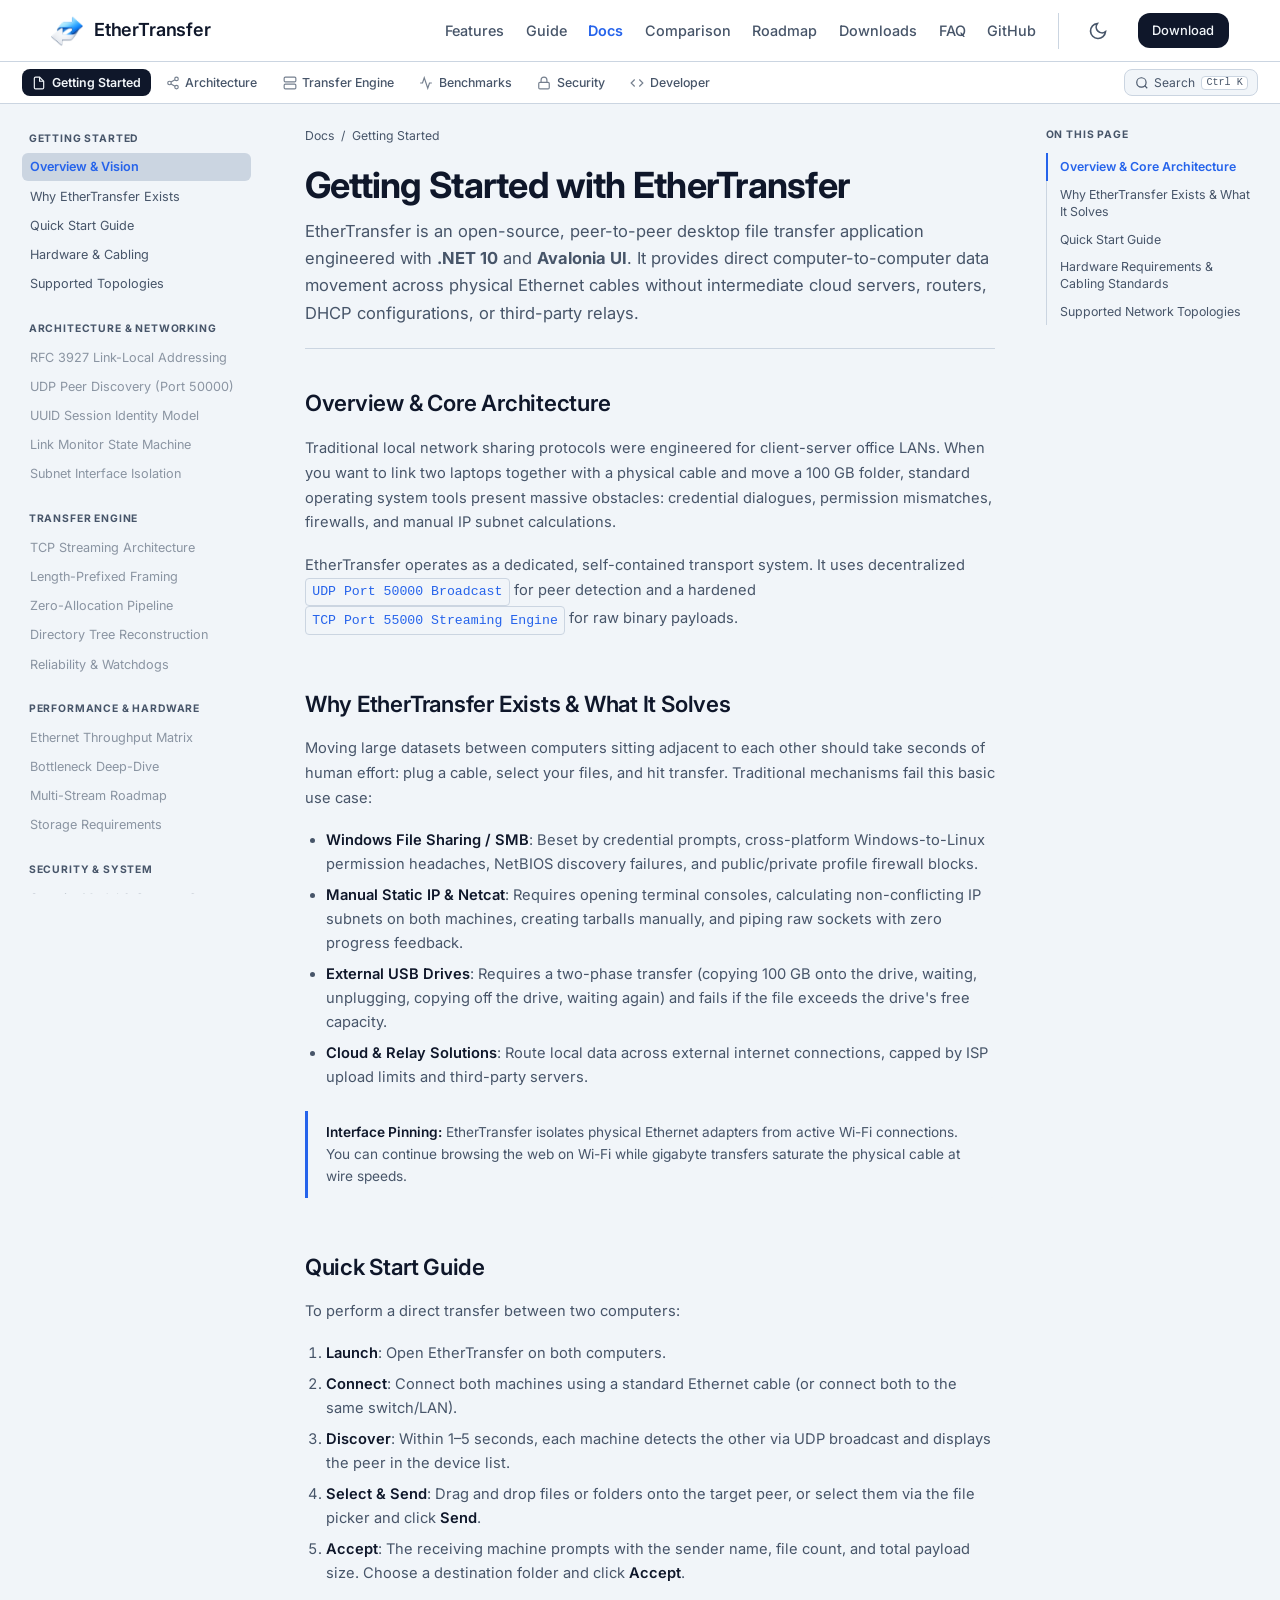
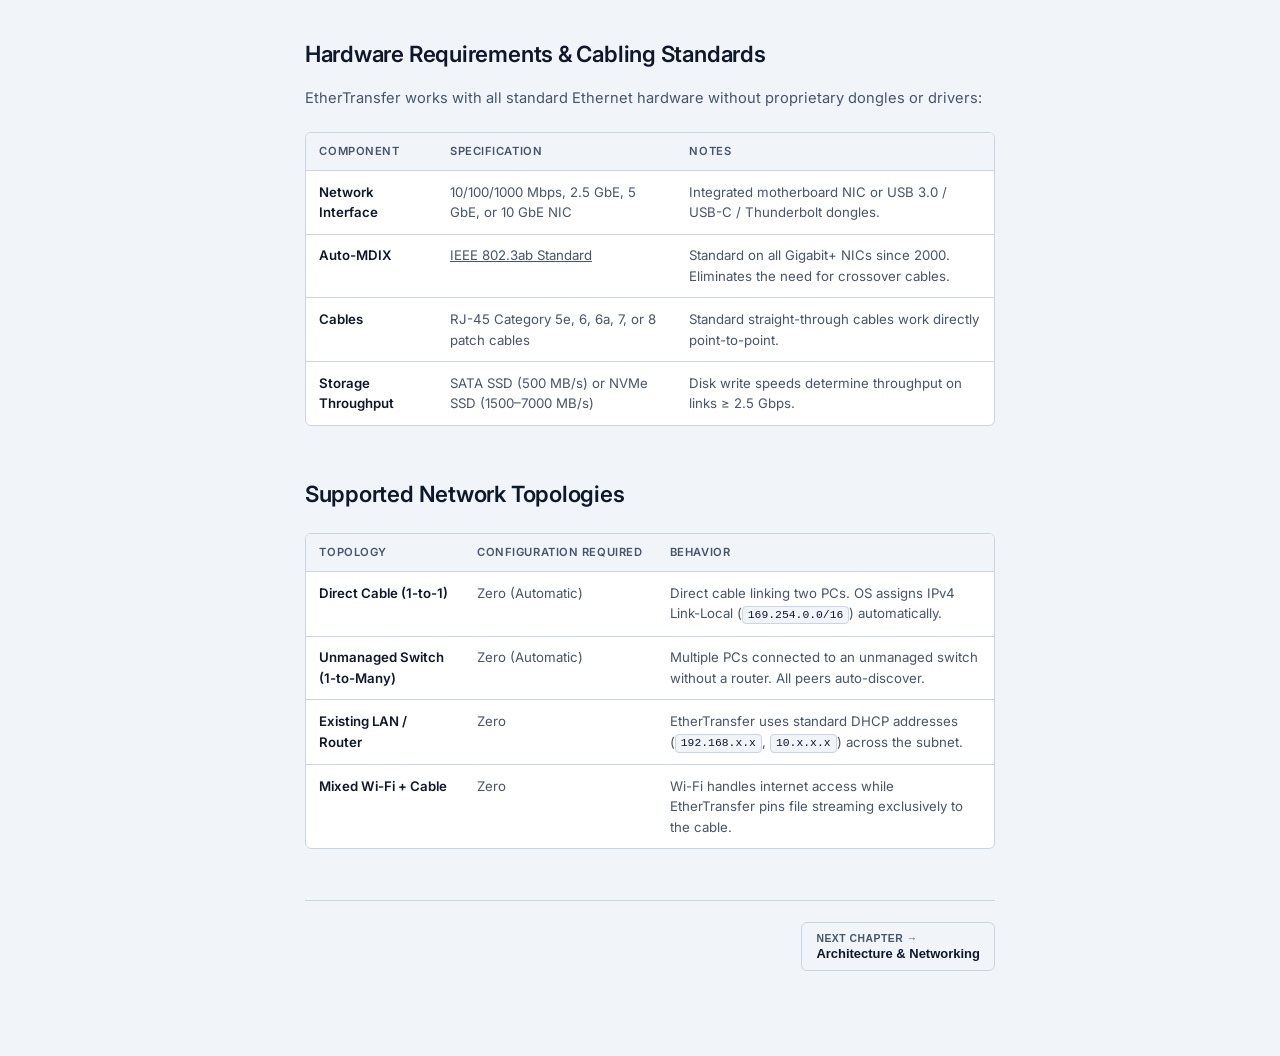
==== commit 7eb64a58: "docs truthness" ====
--- a/website/docs.html
+++ b/website/docs.html
@@ -39,8 +39,9 @@
                     <a href="index.html#guide" class="nav-link">Guide</a>
                     <a href="docs.html" class="nav-link" style="color: var(--accent); font-weight: 600;">Docs</a>
                     <a href="index.html#comparison" class="nav-link">Comparison</a>
+                    <a href="index.html#roadmap" class="nav-link">Roadmap</a>
+                    <a href="index.html#downloads" class="nav-link">Downloads</a>
                     <a href="index.html#faq" class="nav-link">FAQ</a>
-                    <a href="index.html#downloads" class="nav-link">All Downloads</a>
                     <a href="https://github.com/divyviradiya2/ethertransfer" target="_blank" rel="noopener noreferrer" class="nav-link">GitHub</a>
                 </div>
                 <div class="nav-actions">
@@ -80,12 +81,16 @@
                     <span>Speed Comparison</span>
                     <svg viewBox="0 0 24 24" width="18" height="18" stroke="currentColor" stroke-width="2" fill="none"><polyline points="9 18 15 12 9 6"></polyline></svg>
                 </a>
-                <a href="index.html#faq" class="mobile-nav-link">
-                    <span>FAQ</span>
+                <a href="index.html#roadmap" class="mobile-nav-link">
+                    <span>Roadmap</span>
                     <svg viewBox="0 0 24 24" width="18" height="18" stroke="currentColor" stroke-width="2" fill="none"><polyline points="9 18 15 12 9 6"></polyline></svg>
                 </a>
                 <a href="index.html#downloads" class="mobile-nav-link">
                     <span>All Downloads</span>
+                    <svg viewBox="0 0 24 24" width="18" height="18" stroke="currentColor" stroke-width="2" fill="none"><polyline points="9 18 15 12 9 6"></polyline></svg>
+                </a>
+                <a href="index.html#faq" class="mobile-nav-link">
+                    <span>FAQ</span>
                     <svg viewBox="0 0 24 24" width="18" height="18" stroke="currentColor" stroke-width="2" fill="none"><polyline points="9 18 15 12 9 6"></polyline></svg>
                 </a>
                 <a href="https://github.com/divyviradiya2/ethertransfer" target="_blank" rel="noopener noreferrer" class="mobile-nav-link external">
@@ -175,7 +180,7 @@
                 <div class="sidebar-category-title">Performance & Hardware</div>
                 <a href="#speed-matrix" class="sidebar-doc-link">Ethernet Throughput Matrix</a>
                 <a href="#bottlenecks-analysis" class="sidebar-doc-link">Bottleneck Deep-Dive</a>
-                <a href="#multi-stream-pipelining" class="sidebar-doc-link">Multi-Stream Pipelining</a>
+                <a href="#multi-stream-pipelining" class="sidebar-doc-link">Multi-Stream Roadmap</a>
                 <a href="#storage-prerequisites" class="sidebar-doc-link">Storage Requirements</a>
             </div>
 
@@ -227,10 +232,7 @@
                         EtherTransfer operates as a dedicated, self-contained transport system. It uses decentralized <a href="#udp-discovery" class="source-route-link">UDP Port 50000 Broadcast</a> for peer detection and a hardened <a href="#tcp-streaming-protocol" class="source-route-link">TCP Port 55000 Streaming Engine</a> for raw binary payloads.
                     </p>
 
-                    <div class="docs-diagram-box">
-                        <img src="assets/network_diagram.jpg" alt="EtherTransfer Direct Point-to-Point Topology">
-                        <p class="docs-diagram-caption">Point-to-Point physical topology operating over RFC 3927 Link-Local Addressing without external infrastructure.</p>
-                    </div>
+
                 </section>
 
                 <!-- 1.2 Why EtherTransfer Exists -->
@@ -247,15 +249,9 @@
                         <li><strong>Cloud & Relay Solutions</strong>: Route local data across external internet connections, capped by ISP upload limits and third-party servers.</li>
                     </ul>
 
-                    <div class="docs-callout">
-                        <div class="docs-callout-icon">
-                            <svg viewBox="0 0 24 24" width="22" height="22" stroke="currentColor" stroke-width="2" fill="none"><circle cx="12" cy="12" r="10"></circle><line x1="12" y1="16" x2="12" y2="12"></line><line x1="12" y1="8" x2="12.01" y2="8"></line></svg>
-                        </div>
-                        <div class="docs-callout-content">
-                            <div class="docs-callout-title">Interface Pinning Guarantee</div>
-                            <p>EtherTransfer isolates physical Ethernet adapters from active Wi-Fi connections. You can continue browsing the web on Wi-Fi while massive gigabyte transfers saturate the physical cable at wire speeds.</p>
-                        </div>
-                    </div>
+                    <blockquote class="docs-note">
+                        <strong>Interface Pinning:</strong> EtherTransfer isolates physical Ethernet adapters from active Wi-Fi connections. You can continue browsing the web on Wi-Fi while gigabyte transfers saturate the physical cable at wire speeds.
+                    </blockquote>
                 </section>
 
                 <!-- 1.3 Quick Start Guide -->
@@ -265,14 +261,7 @@
                         To perform a direct transfer between two computers:
                     </p>
 
-                    <div class="code-box">
-                        <pre><code>         Ethernet Cable (Cat 5e/6/6a/7/8)        
-     Sender Computer         Receiver Computer    
-  (EtherTransfer open)     UDP Discovery (Port 50000 Broadcast)     (EtherTransfer open)   
-   IP: 169.254.x.x         Framed TCP Stream (Port 55000)      IP: 169.254.x.x       
-                                                 </code></pre>
-                        <button class="copy-btn" type="button">Copy</button>
-                    </div>
+
 
                     <ol>
                         <li><strong>Launch</strong>: Open EtherTransfer on both computers.</li>
@@ -365,7 +354,6 @@
                 </section>
 
                 <div class="docs-page-stepper">
-                    <div></div>
                     <button class="docs-stepper-btn next" data-target-category="architecture-networking">
                         <span class="stepper-label">Next Chapter &rarr;</span>
                         <span class="stepper-title">Architecture & Networking</span>
@@ -396,7 +384,7 @@
                     </p>
                     <ul>
                         <li><strong>Windows</strong>: Native Automatic Private IP Addressing (APIPA) assigns an IP address within 2–6 seconds.</li>
-                        <li><strong>Linux</strong>: NetworkManager historically does not enable link-local negotiation automatically on unmanaged ports. EtherTransfer includes an active state machine in <a href="https://github.com/divyviradiya2/ethertransfer/blob/main/EtherTransfer.Network/NetworkInterfaces/EthernetLinkMonitor.cs" target="_blank" class="source-route-link">EthernetLinkMonitor.cs</a> that automatically executes <code>nmcli device modify &lt;iface&gt; ipv4.method link-local</code> when a physical carrier is detected, and restores prior settings on exit.</li>
+                        <li><strong>Linux</strong>: NetworkManager historically does not enable link-local negotiation automatically on unmanaged ports. EtherTransfer includes an active state machine in <a href="https://github.com/divyviradiya2/ethertransfer/blob/master/EtherTransfer.Network/NetworkInterfaces/EthernetLinkMonitor.cs" target="_blank" class="source-route-link">EthernetLinkMonitor.cs</a> that automatically executes <code>nmcli device modify &lt;iface&gt; ipv4.method link-local</code> when a physical carrier is detected, and restores prior settings on exit.</li>
                     </ul>
                 </section>
 
@@ -404,7 +392,7 @@
                 <section class="docs-chapter-section">
                     <h2 id="udp-discovery">UDP Peer Discovery Protocol (Port 50000)</h2>
                     <p>
-                        Decentralized peer discovery is managed by <a href="https://github.com/divyviradiya2/ethertransfer/blob/main/EtherTransfer.Network/UdpDiscovery/DiscoveryService.cs" target="_blank" class="source-route-link">DiscoveryService.cs</a> using UDP broadcasts on port <strong>50000</strong>:
+                        Decentralized peer discovery is managed by <a href="https://github.com/divyviradiya2/ethertransfer/blob/master/EtherTransfer.Network/UdpDiscovery/DiscoveryService.cs" target="_blank" class="source-route-link">DiscoveryService.cs</a> using UDP broadcasts on port <strong>50000</strong>:
                     </p>
 
                     <div class="code-box">
@@ -444,7 +432,7 @@
                 <section class="docs-chapter-section">
                     <h2 id="link-monitor">Physical Link Monitor State Machine</h2>
                     <p>
-                        The network layer runs a deterministic state machine defined in <a href="https://github.com/divyviradiya2/ethertransfer/blob/main/EtherTransfer.Network/NetworkInterfaces/EthernetLinkMonitor.cs" target="_blank" class="source-route-link">EthernetLinkMonitor.cs</a>:
+                        The network layer runs a deterministic state machine defined in <a href="https://github.com/divyviradiya2/ethertransfer/blob/master/EtherTransfer.Network/NetworkInterfaces/EthernetLinkMonitor.cs" target="_blank" class="source-route-link">EthernetLinkMonitor.cs</a>:
                     </p>
 
                     <div class="docs-table-container">
@@ -486,7 +474,7 @@
                 <section class="docs-chapter-section">
                     <h2 id="interface-isolation">Subnet Interface Isolation</h2>
                     <p>
-                        To prevent file transfer traffic from accidentally routing across slower Wi-Fi networks, <a href="https://github.com/divyviradiya2/ethertransfer/blob/main/EtherTransfer.Network/NetworkInterfaces/NetworkHelper.cs" target="_blank" class="source-route-link">NetworkHelper.cs</a> inspects network interfaces and enforces active subnet matching:
+                        To prevent file transfer traffic from accidentally routing across slower Wi-Fi networks, <a href="https://github.com/divyviradiya2/ethertransfer/blob/master/EtherTransfer.Network/NetworkInterfaces/NetworkHelper.cs" target="_blank" class="source-route-link">NetworkHelper.cs</a> inspects network interfaces and enforces active subnet matching:
                     </p>
                     <div class="code-box">
                         <pre><code>public static bool IsIpInActiveSubnets(string ipAddress)
@@ -556,28 +544,22 @@
                 <section class="docs-chapter-section">
                     <h2 id="framing-serialization">Length-Prefixed Framing & DoS Protection</h2>
                     <p>
-                        All metadata messages in <a href="https://github.com/divyviradiya2/ethertransfer/blob/main/EtherTransfer.Transfer/ProtocolHelper.cs" target="_blank" class="source-route-link">ProtocolHelper.cs</a> are serialized with a <strong>4-byte little-endian length prefix</strong> (Int32) followed by UTF-8 encoded JSON:
+                        All metadata messages in <a href="https://github.com/divyviradiya2/ethertransfer/blob/master/EtherTransfer.Transfer/ProtocolHelper.cs" target="_blank" class="source-route-link">ProtocolHelper.cs</a> are serialized with a <strong>4-byte little-endian length prefix</strong> (Int32) followed by UTF-8 encoded JSON:
                     </p>
                     <div class="code-box">
                         <pre><code>[ 4-Byte Payload Length (LE Int32) ] [ UTF-8 JSON Metadata Body ] [ Binary File Data Chunks... ]</code></pre>
                         <button class="copy-btn" type="button">Copy</button>
                     </div>
-                    <div class="docs-callout security">
-                        <div class="docs-callout-icon">
-                            <svg viewBox="0 0 24 24" width="22" height="22" stroke="currentColor" stroke-width="2" fill="none"><rect x="3" y="11" width="18" height="11" rx="2" ry="2"></rect><path d="M7 11V7a5 5 0 0 1 10 0v4"></path></svg>
-                        </div>
-                        <div class="docs-callout-content">
-                            <div class="docs-callout-title">10 MB Sanity Allocation Guard</div>
-                            <p>To prevent memory exhaustion denial-of-service attacks, the receiver strictly enforces a 10 MB maximum header size. Any length prefix exceeding 10 MB causes immediate socket termination.</p>
-                        </div>
-                    </div>
+                    <blockquote class="docs-note">
+                        <strong>Allocation Guard:</strong> To prevent memory exhaustion denial-of-service attacks, the receiver strictly enforces a 10 MB maximum header size. Any length prefix exceeding 10 MB causes immediate socket termination.
+                    </blockquote>
                 </section>
 
                 <!-- 3.3 Zero-Allocation Pipeline -->
                 <section class="docs-chapter-section">
                     <h2 id="memory-pipeline">Zero-Allocation Memory Pipeline (ArrayPool)</h2>
                     <p>
-                        Instead of allocating new <code>byte[]</code> arrays per chunk, <a href="https://github.com/divyviradiya2/ethertransfer/blob/main/EtherTransfer.Transfer/TransferSender.cs" target="_blank" class="source-route-link">TransferSender.cs</a> and <a href="https://github.com/divyviradiya2/ethertransfer/blob/main/EtherTransfer.Transfer/TransferReceiver.cs" target="_blank" class="source-route-link">TransferReceiver.cs</a> rent <strong>1 MB buffers</strong> from <code>System.Buffers.ArrayPool&lt;byte&gt;.Shared</code>:
+                        Instead of allocating new <code>byte[]</code> arrays per chunk, <a href="https://github.com/divyviradiya2/ethertransfer/blob/master/EtherTransfer.Transfer/TransferSender.cs" target="_blank" class="source-route-link">TransferSender.cs</a> and <a href="https://github.com/divyviradiya2/ethertransfer/blob/master/EtherTransfer.Transfer/TransferReceiver.cs" target="_blank" class="source-route-link">TransferReceiver.cs</a> rent <strong>1 MB buffers</strong> from <code>System.Buffers.ArrayPool&lt;byte&gt;.Shared</code>:
                     </p>
                     <div class="code-box">
                         <pre><code>byte[] buffer = ArrayPool&lt;byte&gt;.Shared.Rent(1024 * 1024); // 1 MB buffer
@@ -665,8 +647,8 @@
                                     <th>Ethernet Tier</th>
                                     <th>Line Rate</th>
                                     <th>TCP Theoretical Max</th>
-                                    <th>Single-Stream Speed</th>
-                                    <th>Multi-Stream / Pipeline</th>
+                                    <th>Single-Stream Speed (Current)</th>
+                                    <th>Multi-Stream (Planned Roadmap)</th>
                                     <th>Storage Requirement</th>
                                 </tr>
                             </thead>
@@ -700,15 +682,15 @@
                                     <td>1250.0 MB/s</td>
                                     <td>~1184.0 MB/s</td>
                                     <td><strong>450 – 850 MB/s</strong></td>
-                                    <td><strong>1,100 – 1,150 MB/s</strong></td>
+                                    <td><strong>1,100 – 1,150 MB/s</strong> (Roadmap)</td>
                                     <td>PCIe Gen 3/4 NVMe SSD</td>
                                 </tr>
                                 <tr>
                                     <td><strong>10 GbE (Jumbo 9000)</strong></td>
                                     <td>1250.0 MB/s</td>
                                     <td>~1235.0 MB/s</td>
-                                    <td><strong>850 – 1,100 MB/s</strong></td>
-                                    <td><strong>1,180 – 1,220 MB/s</strong></td>
+                                    <td><strong>850 – 1,050 MB/s</strong></td>
+                                    <td><strong>1,180 – 1,220 MB/s</strong> (Roadmap)</td>
                                     <td>PCIe Gen 4 NVMe SSD</td>
                                 </tr>
                             </tbody>
@@ -729,16 +711,16 @@
                     </p>
                 </section>
 
-                <!-- 4.3 Multi-Stream Pipelining -->
-                <section class="docs-chapter-section">
-                    <h2 id="multi-stream-pipelining">Multi-Stream Pipelining & Optimization</h2>
-                    <p>
-                        To reach maximum throughput (1,150+ MB/s) on 10 GbE links:
+                <!-- 4.3 Multi-Stream Pipelining Roadmap -->
+                <section class="docs-chapter-section">
+                    <h2 id="multi-stream-pipelining">Architecture Roadmap: Multi-Stream Pipelining (10 GbE)</h2>
+                    <p>
+                        EtherTransfer v0.1.1 transmits data over a high-performance single TCP stream (delivering <strong>110–115 MB/s on 1 GbE</strong>, <strong>270–285 MB/s on 2.5 GbE</strong>, and <strong>450–850 MB/s on 10 GbE</strong>). To achieve full 10 GbE line-rate saturation (1,150+ MB/s), the following multi-stream architecture is scheduled for milestone <strong>v0.3.0</strong> (see our interactive <a href="index.html#roadmap" class="text-link">Engineering Roadmap</a>):
                     </p>
                     <ul>
-                        <li><strong>Multi-Stream TCP (4–8 Sockets)</strong>: Distributes packet processing across multiple CPU cores.</li>
-                        <li><strong>Asynchronous Channels (<code>System.Threading.Channels</code>)</strong>: Decouples disk reading from network transmission, allowing simultaneous 100% duty cycles on both NVMe storage and network PHY.</li>
-                        <li><strong>Socket Tuning</strong>: Disabling Nagle's algorithm (<code>NoDelay = true</code>) and configuring 4 MB socket buffer windows prevents window stalls across high bandwidth-delay product links.</li>
+                        <li><strong>Multi-Socket Connection Pooling (4–8 Sockets)</strong>: Distribute payload packet processing across multiple CPU cores to eliminate single-core interrupt bottlenecks on standard 1500 MTU links.</li>
+                        <li><strong>Asynchronous Channels (<code>System.Threading.Channels</code>)</strong>: Decouple concurrent NVMe disk reading from network transmission loops, maintaining simultaneous 100% duty cycles on storage and network PHY.</li>
+                        <li><strong>High Bandwidth-Delay Window Tuning</strong>: Expand socket send/receive buffer windows to prevent TCP window stalls across high-throughput multi-gigabit connections.</li>
                     </ul>
                 </section>
 
@@ -826,7 +808,7 @@
 
                 <!-- 5.2 Sandboxing & Path Sanitization -->
                 <section class="docs-chapter-section">
-                    <h2 id="path-sanitizer">Sandboxing & Path Sanitization (<a href="https://github.com/divyviradiya2/ethertransfer/blob/main/EtherTransfer.Transfer/PathSanitizer.cs" target="_blank" class="text-link">PathSanitizer.cs</a>)</h2>
+                    <h2 id="path-sanitizer">Sandboxing & Path Sanitization (<a href="https://github.com/divyviradiya2/ethertransfer/blob/master/EtherTransfer.Transfer/PathSanitizer.cs" target="_blank" class="text-link">PathSanitizer.cs</a>)</h2>
                     <p>
                         Untrusted path strings from the network are strictly sanitized before any file handles are created:
                     </p>
@@ -882,8 +864,8 @@
                         We maintain complete transparency regarding changes made by installers:
                     </p>
                     <ul>
-                        <li><strong>Windows Installer (<a href="https://github.com/divyviradiya2/ethertransfer/blob/main/EtherTransfer.iss" target="_blank" class="source-route-link">EtherTransfer.iss</a>)</strong>: Installs binaries to <code>C:\Program Files\EtherTransfer</code>, adds start menu shortcuts, and registers the firewall whitelist rule. Uninstallation cleanly removes all binaries and deletes the firewall rule.</li>
-                        <li><strong>Linux Installer (<a href="https://github.com/divyviradiya2/ethertransfer/blob/main/install_linux.sh" target="_blank" class="source-route-link">install_linux.sh</a>)</strong>: Installs to <code>/opt/ethertransfer</code>, registers <code>/usr/share/applications/ethertransfer.desktop</code>, symlinks to <code>/usr/local/bin/ethertransfer</code>, opens firewall ports, and installs <code>network-manager</code> if missing.</li>
+                        <li><strong>Windows Installer (<a href="https://github.com/divyviradiya2/ethertransfer/blob/master/EtherTransfer.iss" target="_blank" class="source-route-link">EtherTransfer.iss</a>)</strong>: Installs binaries to <code>C:\Program Files\EtherTransfer</code>, adds start menu shortcuts, and registers the firewall whitelist rule. Uninstallation cleanly removes all binaries and deletes the firewall rule.</li>
+                        <li><strong>Linux Installer (<a href="https://github.com/divyviradiya2/ethertransfer/blob/master/install_linux.sh" target="_blank" class="source-route-link">install_linux.sh</a>)</strong>: Installs to <code>/opt/ethertransfer</code>, registers <code>/usr/share/applications/ethertransfer.desktop</code>, symlinks to <code>/usr/local/bin/ethertransfer</code>, opens firewall ports, and installs <code>network-manager</code> if missing.</li>
                         <li><strong>Zero Telemetry Guarantee</strong>: EtherTransfer contains zero tracking services, telemetry agents, or background analytics hooks. Absolutely no data leaves your local machine.</li>
                     </ul>
                 </section>
@@ -948,34 +930,34 @@
                             </thead>
                             <tbody>
                                 <tr>
-                                    <td><strong><a href="https://github.com/divyviradiya2/ethertransfer/tree/main/EtherTransfer.Core" target="_blank" class="source-route-link">EtherTransfer.Core</a></strong></td>
+                                    <td><strong><a href="https://github.com/divyviradiya2/ethertransfer/tree/master/EtherTransfer.Core" target="_blank" class="source-route-link">EtherTransfer.Core</a></strong></td>
                                     <td>Data contracts, protocol schemas, network constants, and settings manager.</td>
-                                    <td><a href="https://github.com/divyviradiya2/ethertransfer/blob/main/EtherTransfer.Core/Models/TransferProtocol.cs" target="_blank" class="text-link">TransferProtocol.cs</a>, <a href="https://github.com/divyviradiya2/ethertransfer/blob/main/EtherTransfer.Core/SettingsManager.cs" target="_blank" class="text-link">SettingsManager.cs</a></td>
-                                </tr>
-                                <tr>
-                                    <td><strong><a href="https://github.com/divyviradiya2/ethertransfer/tree/main/EtherTransfer.Network" target="_blank" class="source-route-link">EtherTransfer.Network</a></strong></td>
+                                    <td><a href="https://github.com/divyviradiya2/ethertransfer/blob/master/EtherTransfer.Core/Models/TransferProtocol.cs" target="_blank" class="text-link">TransferProtocol.cs</a>, <a href="https://github.com/divyviradiya2/ethertransfer/blob/master/EtherTransfer.Core/SettingsManager.cs" target="_blank" class="text-link">SettingsManager.cs</a></td>
+                                </tr>
+                                <tr>
+                                    <td><strong><a href="https://github.com/divyviradiya2/ethertransfer/tree/master/EtherTransfer.Network" target="_blank" class="source-route-link">EtherTransfer.Network</a></strong></td>
                                     <td>UDP discovery, TCP server hosting, adapter classification, and link state detector.</td>
-                                    <td><a href="https://github.com/divyviradiya2/ethertransfer/blob/main/EtherTransfer.Network/UdpDiscovery/DiscoveryService.cs" target="_blank" class="text-link">DiscoveryService.cs</a>, <a href="https://github.com/divyviradiya2/ethertransfer/blob/main/EtherTransfer.Network/NetworkInterfaces/EthernetLinkMonitor.cs" target="_blank" class="text-link">EthernetLinkMonitor.cs</a></td>
-                                </tr>
-                                <tr>
-                                    <td><strong><a href="https://github.com/divyviradiya2/ethertransfer/tree/main/EtherTransfer.Transfer" target="_blank" class="source-route-link">EtherTransfer.Transfer</a></strong></td>
+                                    <td><a href="https://github.com/divyviradiya2/ethertransfer/blob/master/EtherTransfer.Network/UdpDiscovery/DiscoveryService.cs" target="_blank" class="text-link">DiscoveryService.cs</a>, <a href="https://github.com/divyviradiya2/ethertransfer/blob/master/EtherTransfer.Network/NetworkInterfaces/EthernetLinkMonitor.cs" target="_blank" class="text-link">EthernetLinkMonitor.cs</a></td>
+                                </tr>
+                                <tr>
+                                    <td><strong><a href="https://github.com/divyviradiya2/ethertransfer/tree/master/EtherTransfer.Transfer" target="_blank" class="source-route-link">EtherTransfer.Transfer</a></strong></td>
                                     <td>File scanning, binary stream transmission, 4-byte LE framing, and path sanitization.</td>
-                                    <td><a href="https://github.com/divyviradiya2/ethertransfer/blob/main/EtherTransfer.Transfer/TransferSender.cs" target="_blank" class="text-link">TransferSender.cs</a>, <a href="https://github.com/divyviradiya2/ethertransfer/blob/main/EtherTransfer.Transfer/PathSanitizer.cs" target="_blank" class="text-link">PathSanitizer.cs</a></td>
-                                </tr>
-                                <tr>
-                                    <td><strong><a href="https://github.com/divyviradiya2/ethertransfer/tree/main/EtherTransfer.Services" target="_blank" class="source-route-link">EtherTransfer.Services</a></strong></td>
+                                    <td><a href="https://github.com/divyviradiya2/ethertransfer/blob/master/EtherTransfer.Transfer/TransferSender.cs" target="_blank" class="text-link">TransferSender.cs</a>, <a href="https://github.com/divyviradiya2/ethertransfer/blob/master/EtherTransfer.Transfer/PathSanitizer.cs" target="_blank" class="text-link">PathSanitizer.cs</a></td>
+                                </tr>
+                                <tr>
+                                    <td><strong><a href="https://github.com/divyviradiya2/ethertransfer/tree/master/EtherTransfer.Services" target="_blank" class="source-route-link">EtherTransfer.Services</a></strong></td>
                                     <td>Application orchestration layer tying network discovery and transfer state to UI.</td>
-                                    <td><a href="https://github.com/divyviradiya2/ethertransfer/blob/main/EtherTransfer.Services/DeviceManager/DeviceService.cs" target="_blank" class="text-link">DeviceService.cs</a>, <a href="https://github.com/divyviradiya2/ethertransfer/blob/main/EtherTransfer.Services/FirewallHelper.cs" target="_blank" class="text-link">FirewallHelper.cs</a></td>
-                                </tr>
-                                <tr>
-                                    <td><strong><a href="https://github.com/divyviradiya2/ethertransfer/tree/main/EtherTransfer.UI" target="_blank" class="source-route-link">EtherTransfer.UI</a></strong></td>
-                                    <td>Cross-platform Avalonia UI (MVVM) desktop client and viewmodels.</td>
-                                    <td><code>MainWindow.axaml</code>, <code>MainViewModel.cs</code></td>
-                                </tr>
-                                <tr>
-                                    <td><strong><a href="https://github.com/divyviradiya2/ethertransfer/tree/main/EtherTransfer.Tests" target="_blank" class="source-route-link">EtherTransfer.Tests</a></strong></td>
+                                    <td><a href="https://github.com/divyviradiya2/ethertransfer/blob/master/EtherTransfer.Services/DeviceManager/DeviceService.cs" target="_blank" class="text-link">DeviceService.cs</a>, <a href="https://github.com/divyviradiya2/ethertransfer/blob/master/EtherTransfer.Services/FirewallHelper.cs" target="_blank" class="text-link">FirewallHelper.cs</a></td>
+                                </tr>
+                                <tr>
+                                    <td><strong><a href="https://github.com/divyviradiya2/ethertransfer/tree/master/EtherTransfer.UI" target="_blank" class="source-route-link">EtherTransfer.UI</a></strong></td>
+                                    <td>Cross-platform Avalonia UI desktop client, dialogs, and code-behind models.</td>
+                                    <td><code>MainWindow.axaml.cs</code>, <code>TransferDialog.axaml.cs</code>, <code>DebugWindow.axaml.cs</code></td>
+                                </tr>
+                                <tr>
+                                    <td><strong><a href="https://github.com/divyviradiya2/ethertransfer/tree/master/EtherTransfer.Tests" target="_blank" class="source-route-link">EtherTransfer.Tests</a></strong></td>
                                     <td>Automated test suites for protocol framing, path traversal security, and cancellations.</td>
-                                    <td><a href="https://github.com/divyviradiya2/ethertransfer/blob/main/EtherTransfer.Tests/PathSanitizerTests.cs" target="_blank" class="text-link">PathSanitizerTests.cs</a>, <code>ProtocolFramingTests.cs</code></td>
+                                    <td><a href="https://github.com/divyviradiya2/ethertransfer/blob/master/EtherTransfer.Tests/PathSanitizerTests.cs" target="_blank" class="text-link">PathSanitizerTests.cs</a>, <code>ProtocolFramingTests.cs</code></td>
                                 </tr>
                             </tbody>
                         </table>
--- a/website/styles.css
+++ b/website/styles.css
@@ -1009,15 +1009,15 @@
 
 .downloads-grid {
     display: grid;
-    grid-template-columns: 1fr 1fr;
-    gap: 3rem;
+    grid-template-columns: repeat(3, 1fr);
+    gap: 2rem;
 }
 
 .download-card {
     background-color: var(--bg-panel);
     border: 1px solid var(--border-color);
     border-radius: var(--radius-lg);
-    padding: 3rem;
+    padding: 2.5rem 2rem;
     box-shadow: 0 10px 30px -10px rgba(0, 0, 0, 0.05);
     display: flex;
     flex-direction: column;
@@ -1194,6 +1194,195 @@
     white-space: nowrap;
 }
 
+/* ==========================================================================
+   Roadmap Section Styling (Line-based Journey Timeline)
+   ========================================================================== */
+.roadmap-section {
+    padding: 6rem 0;
+    border-top: 1px solid var(--border-color);
+}
+
+.roadmap-journey {
+    position: relative;
+    max-width: 860px;
+    margin: 3.5rem auto 0 auto;
+    padding-left: 2.75rem;
+}
+
+.roadmap-journey::before {
+    content: '';
+    position: absolute;
+    top: 12px;
+    bottom: 12px;
+    left: 11px;
+    width: 2px;
+    background: var(--border-color);
+}
+
+.journey-step {
+    position: relative;
+    padding-bottom: 3rem;
+    display: flex;
+    flex-direction: column;
+}
+
+.journey-step:last-child {
+    padding-bottom: 0;
+}
+
+.journey-node {
+    position: absolute;
+    left: -2.75rem;
+    top: 2px;
+    width: 24px;
+    height: 24px;
+    display: flex;
+    align-items: center;
+    justify-content: center;
+    z-index: 2;
+}
+
+.node-dot {
+    width: 22px;
+    height: 22px;
+    border-radius: 50%;
+    background-color: var(--bg-panel);
+    border: 2px solid var(--border-color);
+    display: flex;
+    align-items: center;
+    justify-content: center;
+    color: var(--text-muted);
+    transition: all 0.2s ease;
+}
+
+.step-completed .node-dot {
+    background-color: var(--text-main);
+    border-color: var(--text-main);
+    color: var(--bg-panel);
+}
+
+.step-active .node-dot {
+    background-color: var(--accent);
+    border-color: var(--accent);
+}
+
+.node-dot.active-dot::after {
+    content: '';
+    width: 8px;
+    height: 8px;
+    border-radius: 50%;
+    background-color: #ffffff;
+}
+
+.journey-content {
+    background-color: var(--bg-panel);
+    border: 1px solid var(--border-color);
+    border-radius: var(--radius-md);
+    padding: 1.75rem 2rem;
+    box-shadow: 0 4px 16px -4px rgba(0, 0, 0, 0.04);
+    transition: border-color 0.2s, box-shadow 0.2s;
+}
+
+.journey-content:hover {
+    border-color: var(--text-muted);
+}
+
+.step-active .journey-content {
+    border-color: var(--accent);
+    box-shadow: 0 6px 20px -4px rgba(37, 99, 235, 0.08);
+}
+
+[data-theme="dark"] .step-active .journey-content {
+    box-shadow: 0 6px 20px -4px rgba(0, 122, 255, 0.15);
+}
+
+.journey-header {
+    display: flex;
+    justify-content: space-between;
+    align-items: center;
+    flex-wrap: wrap;
+    gap: 0.75rem;
+    margin-bottom: 0.65rem;
+}
+
+.journey-title-wrap {
+    display: flex;
+    align-items: center;
+    gap: 0.75rem;
+}
+
+.journey-ver {
+    font-size: 1.2rem;
+    font-weight: 700;
+    letter-spacing: -0.01em;
+    color: var(--text-main);
+    font-variant-numeric: tabular-nums;
+}
+
+.journey-badge {
+    display: inline-block;
+    font-size: 0.72rem;
+    font-weight: 600;
+    text-transform: uppercase;
+    letter-spacing: 0.05em;
+    padding: 0.2rem 0.55rem;
+    border-radius: 4px;
+    border: 1px solid var(--border-color);
+    background-color: var(--bg-base);
+    color: var(--text-muted);
+}
+
+.journey-badge.badge-active {
+    color: var(--accent);
+    background-color: rgba(37, 99, 235, 0.06);
+    border-color: rgba(37, 99, 235, 0.25);
+}
+
+[data-theme="dark"] .journey-badge.badge-active {
+    background-color: rgba(0, 122, 255, 0.1);
+    border-color: rgba(0, 122, 255, 0.3);
+}
+
+.journey-quarter {
+    font-size: 0.82rem;
+    color: var(--text-muted);
+    font-weight: 500;
+}
+
+.journey-heading {
+    font-size: 1.15rem;
+    font-weight: 600;
+    color: var(--text-main);
+    margin-bottom: 0.4rem;
+}
+
+.journey-desc {
+    font-size: 0.95rem;
+    color: var(--text-muted);
+    line-height: 1.5;
+    margin-bottom: 1rem;
+}
+
+.journey-list {
+    list-style-type: disc;
+    padding-left: 1.25rem;
+    display: flex;
+    flex-direction: column;
+    gap: 0.45rem;
+    color: var(--text-muted);
+    font-size: 0.92rem;
+    line-height: 1.55;
+}
+
+.journey-list code {
+    font-size: 0.88em;
+    padding: 0.15em 0.35em;
+    background-color: var(--bg-base);
+    border: 1px solid var(--border-color);
+    border-radius: 4px;
+    font-family: monospace;
+}
+
 .faq-section {
     padding: 6rem 0;
     border-top: 1px solid var(--border-color);
@@ -1437,6 +1626,11 @@
     .feature-row {
         grid-template-columns: 240px 1fr;
         gap: 2.5rem;
+    }
+
+    .downloads-grid {
+        grid-template-columns: 1fr;
+        gap: 2rem;
     }
 }
 
@@ -1723,8 +1917,37 @@
     }
 
     .comparison-section,
+    .roadmap-section,
     .faq-section {
         padding: 4.5rem 0;
+    }
+
+    .roadmap-journey {
+        padding-left: 2.25rem;
+        margin-top: 2rem;
+    }
+
+    .roadmap-journey::before {
+        left: 9px;
+    }
+
+    .journey-node {
+        left: -2.25rem;
+    }
+
+    .node-dot {
+        width: 20px;
+        height: 20px;
+    }
+
+    .journey-content {
+        padding: 1.25rem 1.25rem;
+    }
+
+    .journey-header {
+        flex-direction: column;
+        align-items: flex-start;
+        gap: 0.35rem;
     }
 
     .section-header {
--- a/website/docs.css
+++ b/website/docs.css
@@ -387,57 +387,21 @@
     color: var(--text-main);
 }
 
-/* Callouts / Admonitions */
-.docs-callout {
-    background-color: var(--bg-panel);
-    border: 1px solid var(--border-color);
-    border-left: 4px solid var(--accent);
-    border-radius: var(--radius-md);
-    padding: 1.25rem 1.5rem;
-    margin: 1.75rem 0;
-    display: flex;
-    gap: 1rem;
-    align-items: flex-start;
-}
-
-.docs-callout.warning {
-    border-left-color: #f59e0b;
-}
-
-.docs-callout.security {
-    border-left-color: #ef4444;
-}
-
-.docs-callout-icon {
-    flex-shrink: 0;
-    color: var(--accent);
-    margin-top: 0.15rem;
-}
-
-.docs-callout.warning .docs-callout-icon {
-    color: #f59e0b;
-}
-
-.docs-callout.security .docs-callout-icon {
-    color: #ef4444;
-}
-
-.docs-callout-content {
-    flex: 1;
-}
-
-.docs-callout-title {
-    font-weight: 600;
-    font-size: 0.98rem;
-    color: var(--text-main);
-    margin-bottom: 0.25rem;
-}
-
-.docs-callout p {
+/* Classic Technical Documentation Notes & Blockquotes */
+blockquote.docs-note {
+    margin: 1.5rem 0;
+    padding: 0.75rem 1.25rem;
+    border-left: 3px solid var(--accent);
+    background-color: var(--bg-base);
+    border-radius: 0 4px 4px 0;
+    color: var(--text-muted);
     font-size: 0.95rem;
     line-height: 1.6;
-    margin-bottom: 0;
-    color: var(--text-muted);
+}
+
+blockquote.docs-note strong {
+    color: var(--text-main);
+    font-weight: 600;
 }
 
 /* Multi-OS Switcher */
@@ -628,50 +592,66 @@
     font-size: 0.8rem;
 }
 
-/* Next / Prev Stepper */
+/* Next / Prev Stepper Navigation */
 .docs-page-stepper {
-    display: grid;
-    grid-template-columns: 1fr 1fr;
-    gap: 1.5rem;
-    margin-top: 4rem;
-    padding-top: 2rem;
+    display: flex;
+    justify-content: space-between;
+    align-items: stretch;
+    gap: 1rem;
+    margin-top: 3rem;
+    padding-top: 1.5rem;
     border-top: 1px solid var(--border-color);
 }
 
 .docs-stepper-btn {
-    display: flex;
+    display: inline-flex;
     flex-direction: column;
-    padding: 1.25rem;
-    background-color: var(--bg-panel);
+    padding: 0.65rem 1rem;
+    background: transparent;
     border: 1px solid var(--border-color);
-    border-radius: var(--radius-md);
+    border-radius: 6px;
     text-decoration: none;
     cursor: pointer;
-    transition: all 0.2s ease;
+    transition: all 0.15s ease;
+    min-width: 180px;
+    max-width: 320px;
 }
 
 .docs-stepper-btn:hover {
+    background-color: var(--bg-panel);
     border-color: var(--text-muted);
-    transform: translateY(-2px);
 }
 
 .docs-stepper-btn.next {
     text-align: right;
+    margin-left: auto;
 }
 
 .stepper-label {
-    font-size: 0.75rem;
+    font-size: 0.72rem;
     font-weight: 600;
     text-transform: uppercase;
     letter-spacing: 0.05em;
     color: var(--text-muted);
-    margin-bottom: 0.25rem;
+    margin-bottom: 0.15rem;
 }
 
 .stepper-title {
-    font-size: 1rem;
-    font-weight: 600;
-    color: var(--text-main);
+    font-size: 0.9rem;
+    font-weight: 600;
+    color: var(--text-main);
+}
+
+@media (max-width: 640px) {
+    .docs-page-stepper {
+        flex-direction: column;
+        gap: 0.75rem;
+    }
+    .docs-stepper-btn {
+        width: 100%;
+        max-width: 100%;
+        min-width: unset;
+    }
 }
 
 /* Search Modal Overlay */
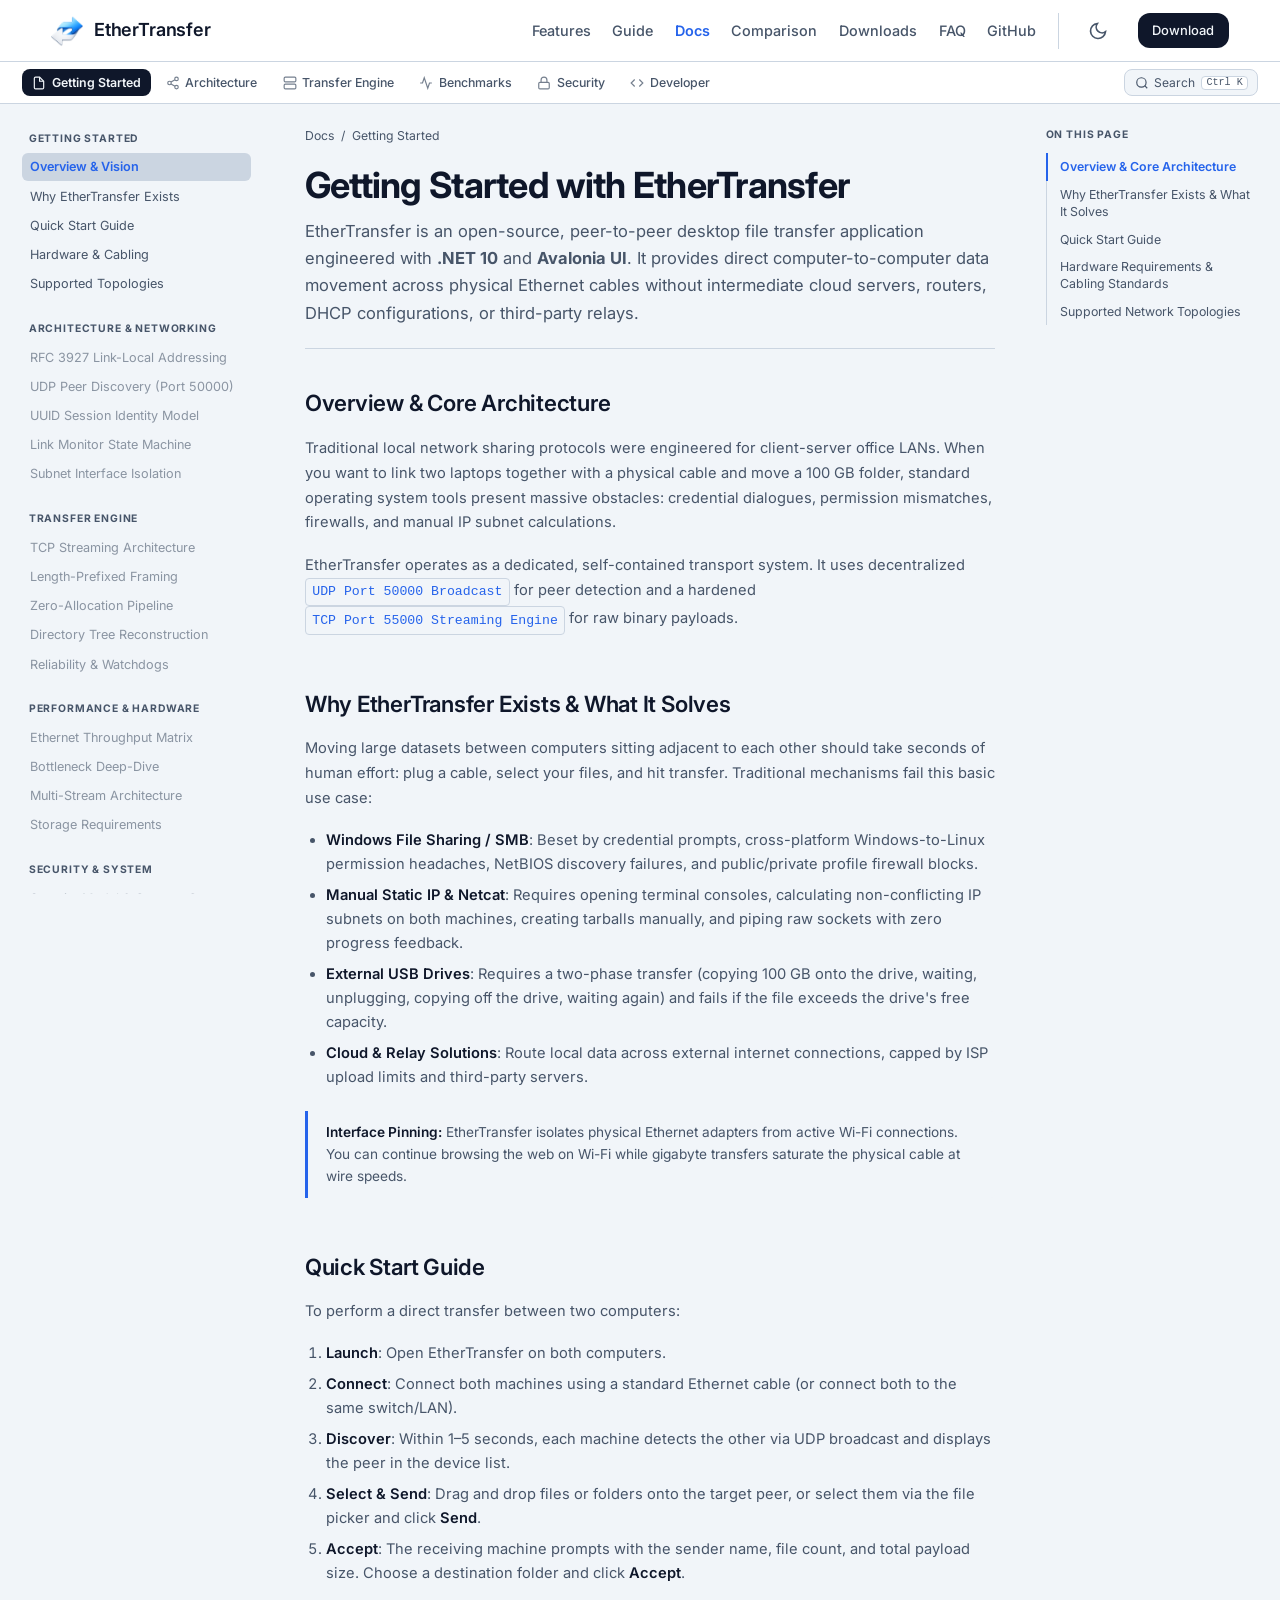
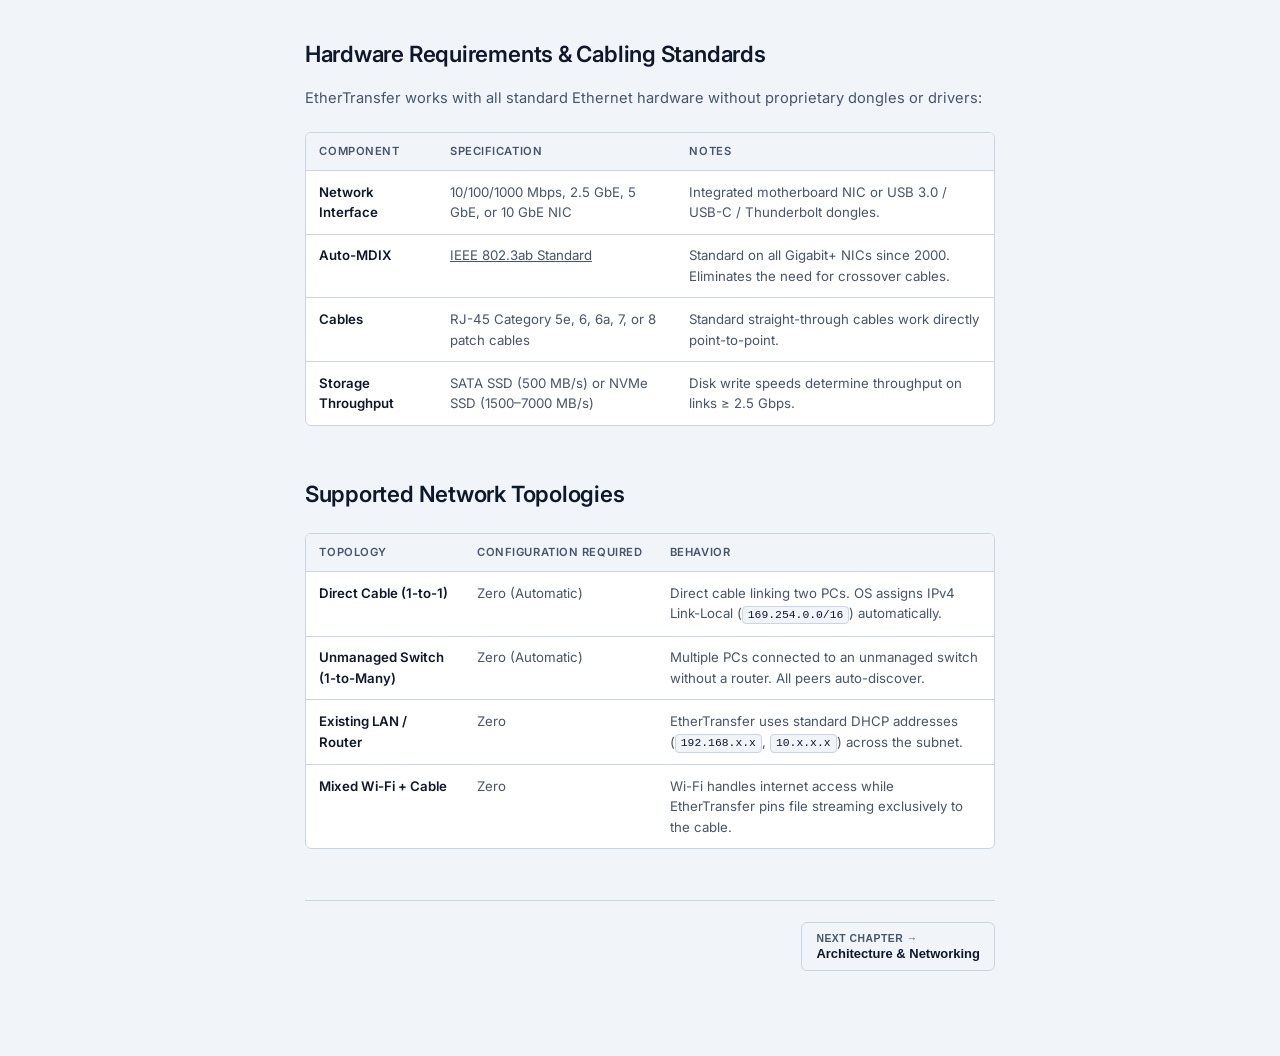
==== commit 05d19323: "preparation for new release" ====
--- a/website/docs.html
+++ b/website/docs.html
@@ -39,7 +39,6 @@
                     <a href="index.html#guide" class="nav-link">Guide</a>
                     <a href="docs.html" class="nav-link" style="color: var(--accent); font-weight: 600;">Docs</a>
                     <a href="index.html#comparison" class="nav-link">Comparison</a>
-                    <a href="index.html#roadmap" class="nav-link">Roadmap</a>
                     <a href="index.html#downloads" class="nav-link">Downloads</a>
                     <a href="index.html#faq" class="nav-link">FAQ</a>
                     <a href="https://github.com/divyviradiya2/ethertransfer" target="_blank" rel="noopener noreferrer" class="nav-link">GitHub</a>
@@ -81,10 +80,6 @@
                     <span>Speed Comparison</span>
                     <svg viewBox="0 0 24 24" width="18" height="18" stroke="currentColor" stroke-width="2" fill="none"><polyline points="9 18 15 12 9 6"></polyline></svg>
                 </a>
-                <a href="index.html#roadmap" class="mobile-nav-link">
-                    <span>Roadmap</span>
-                    <svg viewBox="0 0 24 24" width="18" height="18" stroke="currentColor" stroke-width="2" fill="none"><polyline points="9 18 15 12 9 6"></polyline></svg>
-                </a>
                 <a href="index.html#downloads" class="mobile-nav-link">
                     <span>All Downloads</span>
                     <svg viewBox="0 0 24 24" width="18" height="18" stroke="currentColor" stroke-width="2" fill="none"><polyline points="9 18 15 12 9 6"></polyline></svg>
@@ -180,7 +175,7 @@
                 <div class="sidebar-category-title">Performance & Hardware</div>
                 <a href="#speed-matrix" class="sidebar-doc-link">Ethernet Throughput Matrix</a>
                 <a href="#bottlenecks-analysis" class="sidebar-doc-link">Bottleneck Deep-Dive</a>
-                <a href="#multi-stream-pipelining" class="sidebar-doc-link">Multi-Stream Roadmap</a>
+                <a href="#multi-stream-pipelining" class="sidebar-doc-link">Multi-Stream Architecture</a>
                 <a href="#storage-prerequisites" class="sidebar-doc-link">Storage Requirements</a>
             </div>
 
@@ -508,33 +503,38 @@
                     <span>Transfer Engine & Protocols</span>
                 </div>
 
-                <h1>Transfer Engine & Streaming Architecture</h1>
+                <h1>Transfer Engine &amp; Streaming Architecture</h1>
                 <p class="docs-article-lead">
-                    EtherTransfer implements a high-throughput length-prefixed TCP streaming protocol on port 55000 utilizing zero-allocation buffer pooling and deterministic watchdog timeouts.
+                    EtherTransfer implements an enterprise-grade, double-buffered pipelined streaming engine over TCP port 55000, combining 32 MB <code>System.Threading.Channels</code> in-flight cushions, zero-allocation binary folder framing, and parallel asynchronous disk worker pools.
                 </p>
 
                 <!-- 3.1 TCP Streaming Protocol -->
                 <section class="docs-chapter-section">
                     <h2 id="tcp-streaming-protocol">TCP Streaming Architecture (Port 55000)</h2>
                     <p>
-                        Transfer sessions operate over a dedicated TCP stream with socket keep-alives enabled. The transfer handshake and execution sequence:
+                        Transfer sessions operate over a dedicated TCP stream with socket keep-alives and tuned 2 MB socket buffers. The transfer handshake and execution sequence:
                     </p>
 
                     <div class="code-box">
                         <pre><code>Sender                                                                Receiver
                                                                         
-   1. TCP Handshake (Port 55000) 
+   1. TCP Handshake (Port 55000) &amp; Socket Tuning (2 MB Buffers)
    2. TRANSFER_REQUEST [TotalFiles, TotalSize, RootElements] 
-                                                                         [Prompt User]
+                                                                         [Prompt User Authorization]
    3. TRANSFER_RESPONSE [Accepted: true/false, Reason] 
                                                                         
-      === For each file in payload ===                                  
-   4. FILE_BEGIN 
-   5. FileItemMetadata [RelativePath, RootName, Size] 
-   6. Binary Payload Stream (1 MB sequential chunks)  [Write to Disk]
+      === Single Large Files ===                                        
+   4. FILE_BEGIN [FileItemMetadata: RelativePath, RootName, Size]
+   5. Pipelined 32 MB Channel Stream (2 MB Chunks) ──> [Pre-allocated Extents &amp; Direct I/O]
+                                                                        
+      === Folder &amp; Multi-File Containers ===                            
+   6. FOLDER_BEGIN [FolderStreamMetadata: RootName, TotalFiles, TotalSize]
+   7. Raw Binary Framed Stream:
+      [4B PathLen][UTF-8 Path][8B FileSize][Payload] ──> [Parallel Disk Worker Pool (4-16 Threads)]
+   8. Folder End Marker [4-Byte 0 EOF]
                                                                         
       === End of transmission ===                                       
-   7. TRANSFER_END  [Finalize Result]
+   9. TRANSFER_END  [Finalize Result &amp; Verify Rollback State]
                                                                         </code></pre>
                         <button class="copy-btn" type="button">Copy</button>
                     </div>
@@ -542,70 +542,57 @@
 
                 <!-- 3.2 Framing & Serialization -->
                 <section class="docs-chapter-section">
-                    <h2 id="framing-serialization">Length-Prefixed Framing & DoS Protection</h2>
-                    <p>
-                        All metadata messages in <a href="https://github.com/divyviradiya2/ethertransfer/blob/master/EtherTransfer.Transfer/ProtocolHelper.cs" target="_blank" class="source-route-link">ProtocolHelper.cs</a> are serialized with a <strong>4-byte little-endian length prefix</strong> (Int32) followed by UTF-8 encoded JSON:
+                    <h2 id="framing-serialization">Binary Stream Framing &amp; Zero TAR/ZIP Overhead</h2>
+                    <p>
+                        Instead of heavy archive formats like TAR or ZIP which introduce 512-byte block padding and lockstep stalls, <a href="https://github.com/divyviradiya2/ethertransfer/blob/master/EtherTransfer.Transfer/TransferSender.cs" target="_blank" class="source-route-link">TransferSender.cs</a> and <a href="https://github.com/divyviradiya2/ethertransfer/blob/master/EtherTransfer.Transfer/TransferReceiver.cs" target="_blank" class="source-route-link">TransferReceiver.cs</a> use compact, zero-allocation length-prefixed binary framing:
                     </p>
                     <div class="code-box">
-                        <pre><code>[ 4-Byte Payload Length (LE Int32) ] [ UTF-8 JSON Metadata Body ] [ Binary File Data Chunks... ]</code></pre>
+                        <pre><code>[ 4-Byte Path Length (LE Int32) ] [ N-Byte UTF-8 Relative Path ] [ 8-Byte File Size (LE Int64) ] [ L-Byte Raw File Payload ] ... [ 4-Byte 0 EOF Marker ]</code></pre>
                         <button class="copy-btn" type="button">Copy</button>
                     </div>
-                    <blockquote class="docs-note">
-                        <strong>Allocation Guard:</strong> To prevent memory exhaustion denial-of-service attacks, the receiver strictly enforces a 10 MB maximum header size. Any length prefix exceeding 10 MB causes immediate socket termination.
-                    </blockquote>
-                </section>
-
-                <!-- 3.3 Zero-Allocation Pipeline -->
-                <section class="docs-chapter-section">
-                    <h2 id="memory-pipeline">Zero-Allocation Memory Pipeline (ArrayPool)</h2>
-                    <p>
-                        Instead of allocating new <code>byte[]</code> arrays per chunk, <a href="https://github.com/divyviradiya2/ethertransfer/blob/master/EtherTransfer.Transfer/TransferSender.cs" target="_blank" class="source-route-link">TransferSender.cs</a> and <a href="https://github.com/divyviradiya2/ethertransfer/blob/master/EtherTransfer.Transfer/TransferReceiver.cs" target="_blank" class="source-route-link">TransferReceiver.cs</a> rent <strong>1 MB buffers</strong> from <code>System.Buffers.ArrayPool&lt;byte&gt;.Shared</code>:
-                    </p>
-                    <div class="code-box">
-                        <pre><code>byte[] buffer = ArrayPool&lt;byte&gt;.Shared.Rent(1024 * 1024); // 1 MB buffer
-try
-{
-    while (remainingBytes > 0)
-    {
-        int bytesToRead = (int)Math.Min(buffer.Length, remainingBytes);
-        int bytesRead = await fileStream.ReadAsync(buffer.AsMemory(0, bytesToRead), cancellationToken);
-        await networkStream.WriteAsync(buffer.AsMemory(0, bytesRead), cancellationToken);
-        remainingBytes -= bytesRead;
-    }
-}
-finally
-{
-    ArrayPool&lt;byte&gt;.Shared.Return(buffer);
-}</code></pre>
-                        <button class="copy-btn" type="button">Copy</button>
-                    </div>
-                    <p>
-                        This ensures process working set memory remains under <strong>100 MB</strong> even when streaming 500 GB+ datasets.
-                    </p>
+                    <ul>
+                        <li><strong>Header Overhead</strong>: Reduced from 1,024 bytes per file down to only <strong>12–24 bytes</strong>.</li>
+                        <li><strong>Padding Waste</strong>: <strong>0 bytes</strong> (exact byte sizes, zero 512-byte sector rounding).</li>
+                        <li><strong>Small-File Coalescing</strong>: Files &le; 64 KB are packed with their headers and written to the socket in a single <code>WriteAsync</code> call.</li>
+                    </ul>
+                </section>
+
+                <!-- 3.3 Double-Buffered Pipeline -->
+                <section class="docs-chapter-section">
+                    <h2 id="memory-pipeline">Pipelined Double-Buffering &amp; Parallel Disk Ingestion</h2>
+                    <p>
+                        EtherTransfer decouples disk I/O from network transmission on both ends of the wire:
+                    </p>
+                    <ul>
+                        <li><strong>Sender Pipeline (<a href="https://github.com/divyviradiya2/ethertransfer/blob/master/EtherTransfer.Transfer/PipelinedTransferStream.cs" target="_blank" class="source-route-link">PipelinedTransferStream.cs</a>)</strong>: A 32 MB bounded producer-consumer channel (16 &times; 2 MB chunks) pre-fetches data from disk, insulating the network socket from NTFS flushes and background antivirus scans.</li>
+                        <li><strong>Receiver Disk Worker Pool</strong>: The network receiver ingests files at full 115 MB/s wire speed into memory, dispatching file writes to a pool of <strong>4 to 16 concurrent asynchronous disk workers</strong>. This eliminates the 1.5ms NTFS file handle creation tax on folders with thousands of small files.</li>
+                        <li><strong>Direct Kernel I/O</strong>: Standalone streams use <code>bufferSize: 1</code> (unbuffered direct write) with <code>FileOptions.SequentialScan</code> and pre-allocated NTFS extents.</li>
+                    </ul>
                 </section>
 
                 <!-- 3.4 Directory Serialization -->
                 <section class="docs-chapter-section">
-                    <h2 id="directory-serialization">Deep Directory Hierarchy Reconstruction</h2>
-                    <p>
-                        EtherTransfer recursively traverses folders using <code>Directory.EnumerateFiles</code> with <code>IgnoreInaccessible = true</code>.
-                    </p>
-                    <ul>
-                        <li><strong>No Archive Overhead</strong>: Folders are streamed natively on-the-fly without requiring intermediate <code>.zip</code> or <code>.tar</code> creation.</li>
-                        <li><strong>Path Normalization</strong>: Relative directory paths are transmitted with forward-slash delimiters and sanitized on the receiving platform to maintain cross-platform structure integrity.</li>
+                    <h2 id="directory-serialization">Security Sandboxing &amp; Path Traversal Protection</h2>
+                    <p>
+                        All incoming paths are strictly validated through <a href="https://github.com/divyviradiya2/ethertransfer/blob/master/EtherTransfer.Transfer/PathSanitizer.cs" target="_blank" class="source-route-link">PathSanitizer.cs</a>:
+                    </p>
+                    <ul>
+                        <li><strong>Directory Traversal Guard</strong>: Strips <code>../</code> and verifies the resolved path remains within the user's chosen destination sandbox.</li>
+                        <li><strong>Windows Reserved Name Protection</strong>: Sanitizes reserved names like <code>CON</code>, <code>PRN</code>, <code>AUX</code>, <code>NUL</code>, and <code>COM1–COM9</code>.</li>
+                        <li><strong>Directory Caching</strong>: Destination directories are cached in-memory so <code>Directory.CreateDirectory</code> is executed only once per unique folder.</li>
                     </ul>
                 </section>
 
                 <!-- 3.5 Reliability & Watchdogs -->
                 <section class="docs-chapter-section">
-                    <h2 id="reliability-watchdogs">Reliability & Watchdog Timeouts</h2>
-                    <p>
-                        Direct point-to-point links do not always trigger an OS socket abort when a cable is severed. EtherTransfer protects against hangs using active timeouts:
-                    </p>
-                    <ul>
-                        <li><strong>Metadata Operations</strong>: Strict 2-second timeout watchdog.</li>
-                        <li><strong>Payload Chunks</strong>: 5-second watchdog per 1 MB chunk. If a chunk fails to transfer within 5 seconds over a physical cable, the connection is aborted cleanly.</li>
-                        <li><strong>Atomic Rollback</strong>: Incomplete files are deleted upon transfer cancellation or network disconnect. Completely transferred items in multi-file sessions are preserved.</li>
+                    <h2 id="reliability-watchdogs">Reliability, Speed Tracking &amp; Cancellation Rollback</h2>
+                    <p>
+                        Direct point-to-point links do not always trigger an OS socket abort when a cable is severed. EtherTransfer guarantees reliability:
+                    </p>
+                    <ul>
+                        <li><strong>Watchdog Timeouts</strong>: Strict 3–5 second watchdog per payload chunk and socket keep-alives.</li>
+                        <li><strong>Stabilized Speed Meter</strong>: Uses a 500 ms sampling window with Exponential Moving Average (&alpha; = 0.20) to filter out TCP ACK burst jitter and display accurate sustained wire speed.</li>
+                        <li><strong>Atomic Rollback</strong>: Incomplete elements are automatically deleted upon transfer cancellation or cable disconnect. Fully completed root elements in multi-item sessions are safely preserved.</li>
                     </ul>
                 </section>
 
@@ -648,7 +635,7 @@
                                     <th>Line Rate</th>
                                     <th>TCP Theoretical Max</th>
                                     <th>Single-Stream Speed (Current)</th>
-                                    <th>Multi-Stream (Planned Roadmap)</th>
+                                    <th>Multi-Stream (10 GbE Parallel)</th>
                                     <th>Storage Requirement</th>
                                 </tr>
                             </thead>
@@ -682,7 +669,7 @@
                                     <td>1250.0 MB/s</td>
                                     <td>~1184.0 MB/s</td>
                                     <td><strong>450 – 850 MB/s</strong></td>
-                                    <td><strong>1,100 – 1,150 MB/s</strong> (Roadmap)</td>
+                                    <td><strong>1,100 – 1,150 MB/s</strong></td>
                                     <td>PCIe Gen 3/4 NVMe SSD</td>
                                 </tr>
                                 <tr>
@@ -690,7 +677,7 @@
                                     <td>1250.0 MB/s</td>
                                     <td>~1235.0 MB/s</td>
                                     <td><strong>850 – 1,050 MB/s</strong></td>
-                                    <td><strong>1,180 – 1,220 MB/s</strong> (Roadmap)</td>
+                                    <td><strong>1,180 – 1,220 MB/s</strong></td>
                                     <td>PCIe Gen 4 NVMe SSD</td>
                                 </tr>
                             </tbody>
@@ -711,16 +698,16 @@
                     </p>
                 </section>
 
-                <!-- 4.3 Multi-Stream Pipelining Roadmap -->
-                <section class="docs-chapter-section">
-                    <h2 id="multi-stream-pipelining">Architecture Roadmap: Multi-Stream Pipelining (10 GbE)</h2>
-                    <p>
-                        EtherTransfer v0.1.1 transmits data over a high-performance single TCP stream (delivering <strong>110–115 MB/s on 1 GbE</strong>, <strong>270–285 MB/s on 2.5 GbE</strong>, and <strong>450–850 MB/s on 10 GbE</strong>). To achieve full 10 GbE line-rate saturation (1,150+ MB/s), the following multi-stream architecture is scheduled for milestone <strong>v0.3.0</strong> (see our interactive <a href="index.html#roadmap" class="text-link">Engineering Roadmap</a>):
+                <!-- 4.3 Multi-Stream Pipelining Architecture -->
+                <section class="docs-chapter-section">
+                    <h2 id="multi-stream-pipelining">Multi-Stream Saturation &amp; Session Resumption (10 GbE)</h2>
+                    <p>
+                        EtherTransfer's high-speed engine delivers sustained wire-speed transfers (<strong>110–115 MB/s on 1 GbE</strong>, <strong>270–285 MB/s on 2.5 GbE</strong>, and <strong>450–850 MB/s on 10 GbE</strong>) powered by its 32 MB <code>System.Threading.Channels</code> pipeline and parallel disk ingestion. To achieve full 10 GbE line-rate saturation (1,150+ MB/s) and session recovery:
                     </p>
                     <ul>
                         <li><strong>Multi-Socket Connection Pooling (4–8 Sockets)</strong>: Distribute payload packet processing across multiple CPU cores to eliminate single-core interrupt bottlenecks on standard 1500 MTU links.</li>
-                        <li><strong>Asynchronous Channels (<code>System.Threading.Channels</code>)</strong>: Decouple concurrent NVMe disk reading from network transmission loops, maintaining simultaneous 100% duty cycles on storage and network PHY.</li>
-                        <li><strong>High Bandwidth-Delay Window Tuning</strong>: Expand socket send/receive buffer windows to prevent TCP window stalls across high-throughput multi-gigabit connections.</li>
+                        <li><strong>Byte-Offset Checkpoint Journaling</strong>: Persist progress metadata so interrupted transfers can resume seamlessly without re-transmitting completed files.</li>
+                        <li><strong>Streaming SIMD SHA-256 Validation</strong>: Hardware-accelerated cryptographic integrity validation calculated on-the-fly during transmission.</li>
                     </ul>
                 </section>
 
--- a/website/styles.css
+++ b/website/styles.css
@@ -1192,195 +1192,6 @@
     font-weight: 500;
     color: var(--text-main);
     white-space: nowrap;
-}
-
-/* ==========================================================================
-   Roadmap Section Styling (Line-based Journey Timeline)
-   ========================================================================== */
-.roadmap-section {
-    padding: 6rem 0;
-    border-top: 1px solid var(--border-color);
-}
-
-.roadmap-journey {
-    position: relative;
-    max-width: 860px;
-    margin: 3.5rem auto 0 auto;
-    padding-left: 2.75rem;
-}
-
-.roadmap-journey::before {
-    content: '';
-    position: absolute;
-    top: 12px;
-    bottom: 12px;
-    left: 11px;
-    width: 2px;
-    background: var(--border-color);
-}
-
-.journey-step {
-    position: relative;
-    padding-bottom: 3rem;
-    display: flex;
-    flex-direction: column;
-}
-
-.journey-step:last-child {
-    padding-bottom: 0;
-}
-
-.journey-node {
-    position: absolute;
-    left: -2.75rem;
-    top: 2px;
-    width: 24px;
-    height: 24px;
-    display: flex;
-    align-items: center;
-    justify-content: center;
-    z-index: 2;
-}
-
-.node-dot {
-    width: 22px;
-    height: 22px;
-    border-radius: 50%;
-    background-color: var(--bg-panel);
-    border: 2px solid var(--border-color);
-    display: flex;
-    align-items: center;
-    justify-content: center;
-    color: var(--text-muted);
-    transition: all 0.2s ease;
-}
-
-.step-completed .node-dot {
-    background-color: var(--text-main);
-    border-color: var(--text-main);
-    color: var(--bg-panel);
-}
-
-.step-active .node-dot {
-    background-color: var(--accent);
-    border-color: var(--accent);
-}
-
-.node-dot.active-dot::after {
-    content: '';
-    width: 8px;
-    height: 8px;
-    border-radius: 50%;
-    background-color: #ffffff;
-}
-
-.journey-content {
-    background-color: var(--bg-panel);
-    border: 1px solid var(--border-color);
-    border-radius: var(--radius-md);
-    padding: 1.75rem 2rem;
-    box-shadow: 0 4px 16px -4px rgba(0, 0, 0, 0.04);
-    transition: border-color 0.2s, box-shadow 0.2s;
-}
-
-.journey-content:hover {
-    border-color: var(--text-muted);
-}
-
-.step-active .journey-content {
-    border-color: var(--accent);
-    box-shadow: 0 6px 20px -4px rgba(37, 99, 235, 0.08);
-}
-
-[data-theme="dark"] .step-active .journey-content {
-    box-shadow: 0 6px 20px -4px rgba(0, 122, 255, 0.15);
-}
-
-.journey-header {
-    display: flex;
-    justify-content: space-between;
-    align-items: center;
-    flex-wrap: wrap;
-    gap: 0.75rem;
-    margin-bottom: 0.65rem;
-}
-
-.journey-title-wrap {
-    display: flex;
-    align-items: center;
-    gap: 0.75rem;
-}
-
-.journey-ver {
-    font-size: 1.2rem;
-    font-weight: 700;
-    letter-spacing: -0.01em;
-    color: var(--text-main);
-    font-variant-numeric: tabular-nums;
-}
-
-.journey-badge {
-    display: inline-block;
-    font-size: 0.72rem;
-    font-weight: 600;
-    text-transform: uppercase;
-    letter-spacing: 0.05em;
-    padding: 0.2rem 0.55rem;
-    border-radius: 4px;
-    border: 1px solid var(--border-color);
-    background-color: var(--bg-base);
-    color: var(--text-muted);
-}
-
-.journey-badge.badge-active {
-    color: var(--accent);
-    background-color: rgba(37, 99, 235, 0.06);
-    border-color: rgba(37, 99, 235, 0.25);
-}
-
-[data-theme="dark"] .journey-badge.badge-active {
-    background-color: rgba(0, 122, 255, 0.1);
-    border-color: rgba(0, 122, 255, 0.3);
-}
-
-.journey-quarter {
-    font-size: 0.82rem;
-    color: var(--text-muted);
-    font-weight: 500;
-}
-
-.journey-heading {
-    font-size: 1.15rem;
-    font-weight: 600;
-    color: var(--text-main);
-    margin-bottom: 0.4rem;
-}
-
-.journey-desc {
-    font-size: 0.95rem;
-    color: var(--text-muted);
-    line-height: 1.5;
-    margin-bottom: 1rem;
-}
-
-.journey-list {
-    list-style-type: disc;
-    padding-left: 1.25rem;
-    display: flex;
-    flex-direction: column;
-    gap: 0.45rem;
-    color: var(--text-muted);
-    font-size: 0.92rem;
-    line-height: 1.55;
-}
-
-.journey-list code {
-    font-size: 0.88em;
-    padding: 0.15em 0.35em;
-    background-color: var(--bg-base);
-    border: 1px solid var(--border-color);
-    border-radius: 4px;
-    font-family: monospace;
 }
 
 .faq-section {
@@ -1917,37 +1728,8 @@
     }
 
     .comparison-section,
-    .roadmap-section,
     .faq-section {
         padding: 4.5rem 0;
-    }
-
-    .roadmap-journey {
-        padding-left: 2.25rem;
-        margin-top: 2rem;
-    }
-
-    .roadmap-journey::before {
-        left: 9px;
-    }
-
-    .journey-node {
-        left: -2.25rem;
-    }
-
-    .node-dot {
-        width: 20px;
-        height: 20px;
-    }
-
-    .journey-content {
-        padding: 1.25rem 1.25rem;
-    }
-
-    .journey-header {
-        flex-direction: column;
-        align-items: flex-start;
-        gap: 0.35rem;
     }
 
     .section-header {
